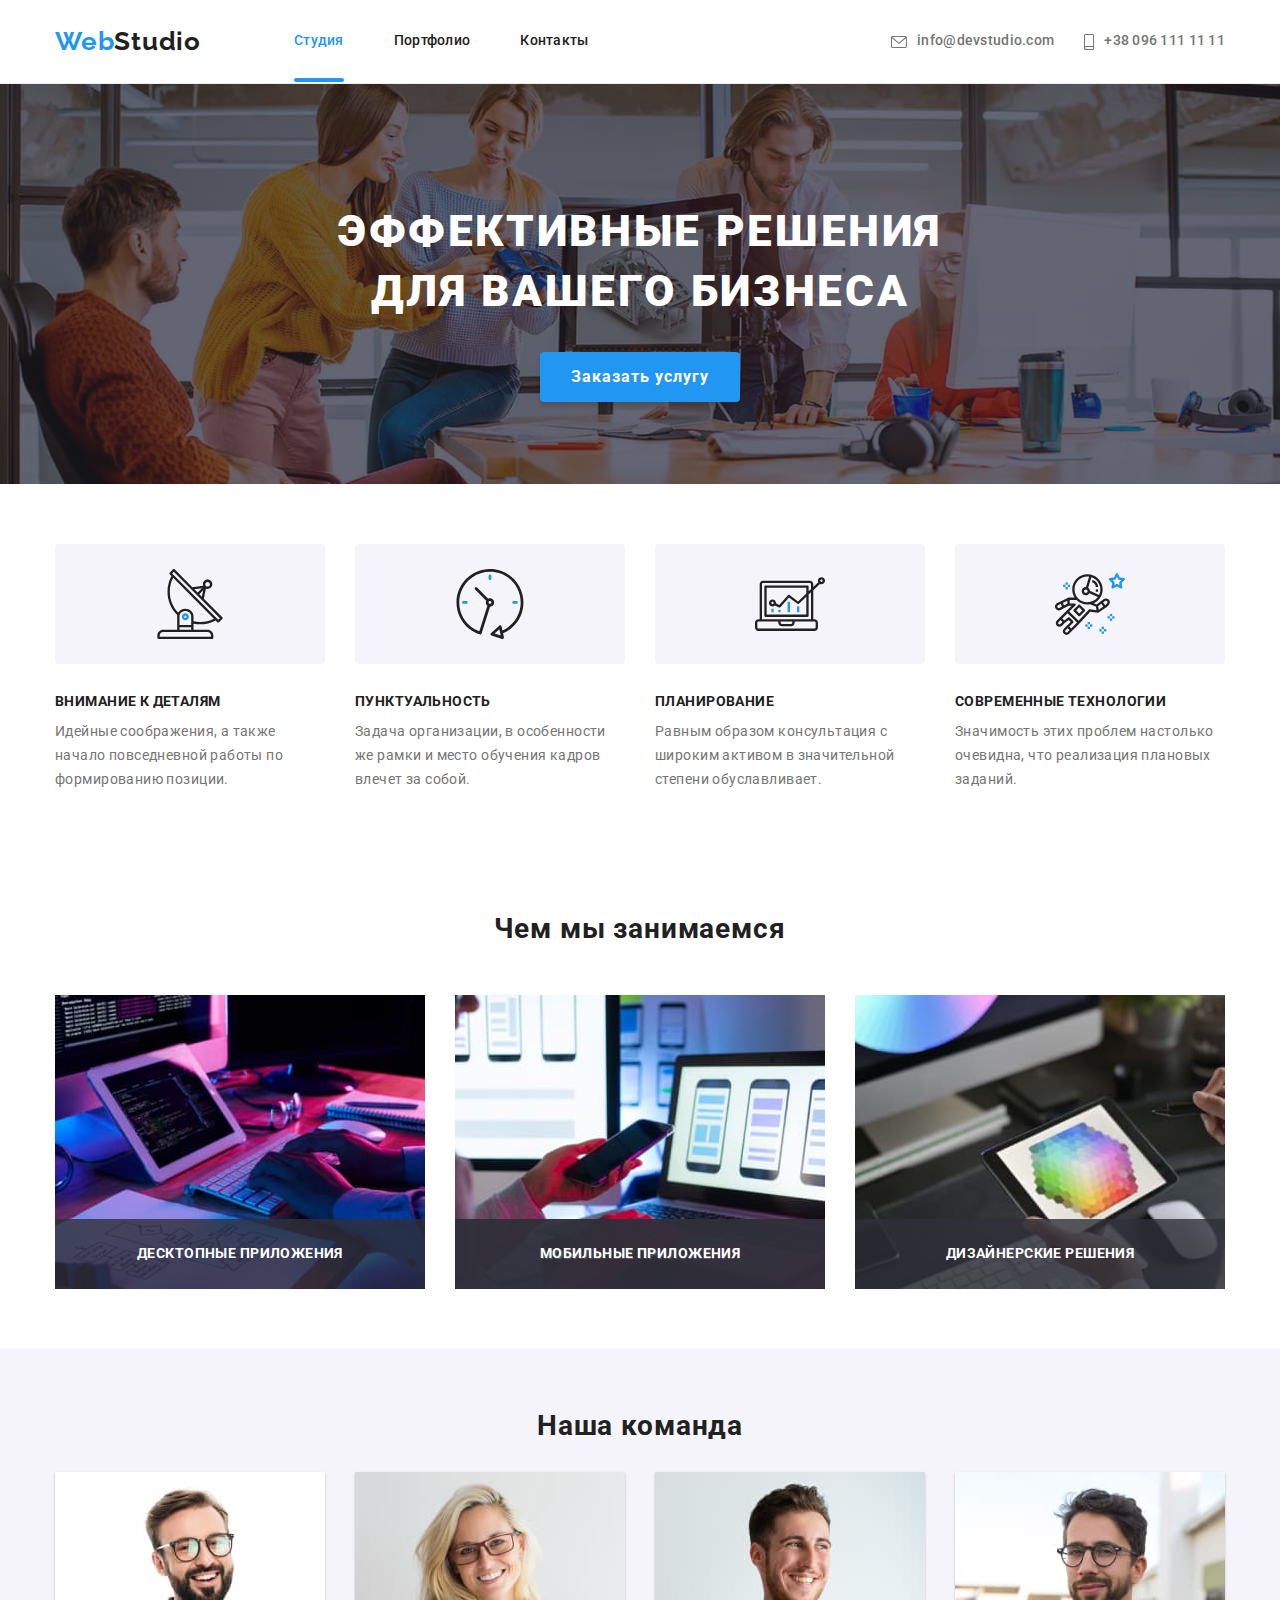
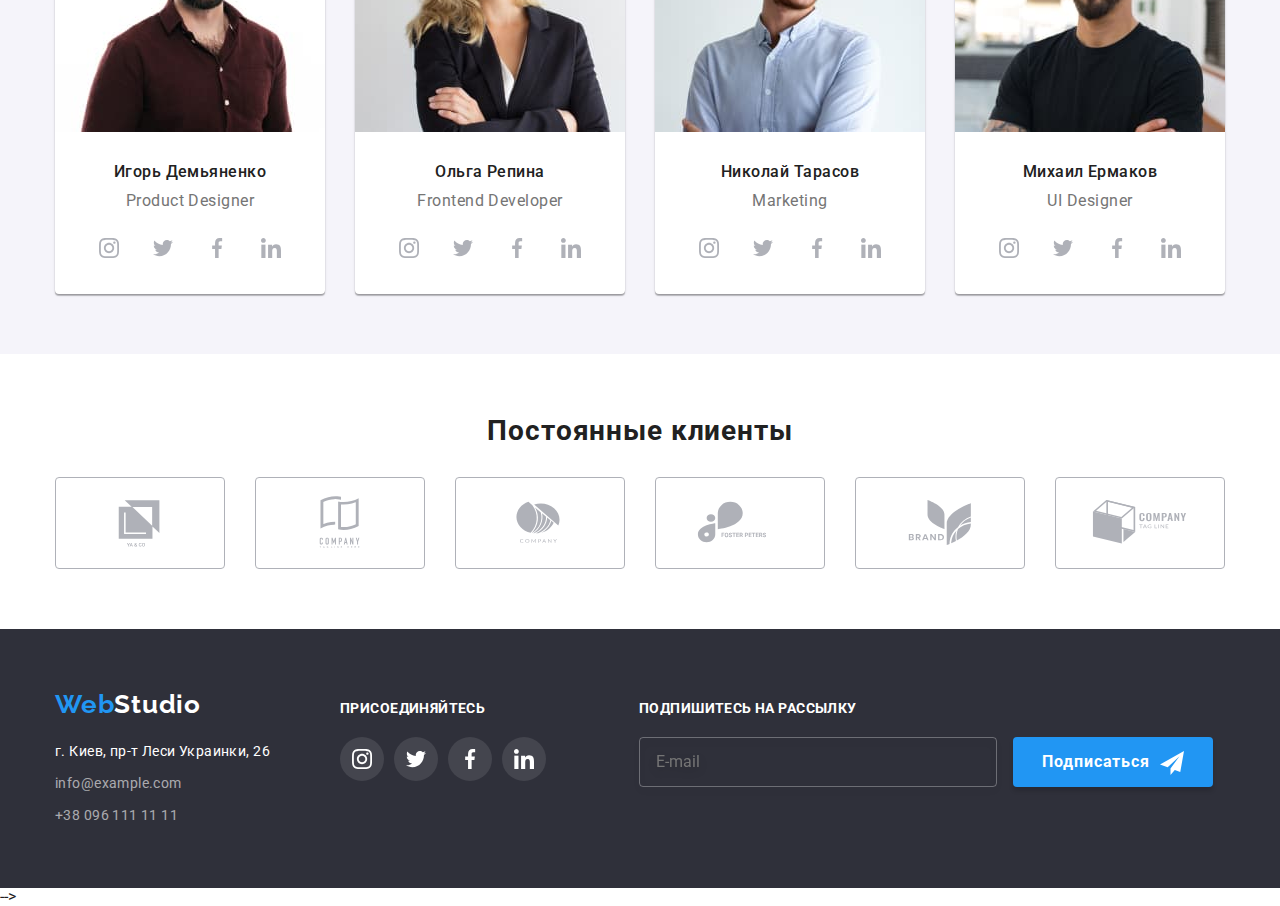
==== index.html @ 26224d2b "Homework-08" ====
<!DOCTYPE html>
<html lang="ru">
  <head>
    <meta charset="UTF-8" />
    <meta http-equiv="X-UA-Compatible" content="IE=edge" />
    <meta name="viewport" content="width=device-width, initial-scale=1.0" />
    <meta name="description" content="Эффективные решения для вашего бизнеса" />
    <title lang="en">WebStudio</title>
    <link rel="stylesheet" href="./css/main.min.css" />
    <link rel="preconnect" href="https://fonts.googleapis.com" />
    <link rel="preconnect" href="https://fonts.gstatic.com" crossorigin />
    <link
      href="https://fonts.googleapis.com/css2?family=Raleway:wght@700&family=Roboto:wght@400;500;700;900&display=swap"
      rel="stylesheet"
    />
  </head>
  <body>
    <header class="header header--line">
      <div class="container container--header">
        <a class="link logo" href="" lang="en"><span class="w-logo">Web</span>Studio</a>
        <button class="btn-menu-open" type="button" data-menu-button-open aria-expanded="false">
          <svg
            class="svg-icon-menu"
            width="40"
            height="40"
            aria-label="Переключатель мобильного меню"
            aria-expanded="false"
            aria-controls="mobile-menu"
          >
            <use class="icon-menu" href="./images/icons.svg#menu"></use>
          </svg>
        </button>
        <div class="sandwich" id="mobile-menu" data-menu>
          <button class="btn-close-menu" data-menu-button-close>
            <svg
              class="svg-icon-menu"
              width="40"
              height="40"
              aria-label="Переключатель мобильного меню"
            >
              <use class="icon-close-menu" href="./images/icons.svg#close-menu"></use>
            </svg>
          </button>
          <nav class="nav">
            <ul class="nav__list">
              <li>
                <a class="link nav__link current" href="./">Студия</a>
              </li>
              <li><a class="link nav__link" href="./portfolio.html">Портфолио</a></li>
              <li><a class="link nav__link" href="">Контакты</a></li>
            </ul>
          </nav>
          <div class="header-contakt">
            <a class="link nav__email" href="mailto:info@devstudio.com">
              <svg width="14" height="10" class="icon-envelope">
                <use href="./images/icons.svg#envelope"></use>
              </svg>info@devstudio.com
            </a>

            <a class="link nav__tel" href="tel:+380961111111">
              <svg width="10" height="14" class="icon-smartphone">
                <use href="./images/icons.svg#smartphone"></use>
              </svg>+38 096 111 11 11
            </a>
          </div>
          <ul class="sandwich-social-list">
            <li class="sandwich__social-link"><a class="link" href="">Instagram</a></li>
            <li class="sandwich__social-link"><a class="link" href="">Twitter</a></li>
            <li class="sandwich__social-link"><a class="link" href="">Facebook</a></li>
            <li class="sandwich__social-link"><a class="link" href="">LinkedIn</a></li>
          </ul>
        </div>
      </div>
    </header>

    <main>
      <section class="section hero">
        <div class="container">
          <h1 class="header-1">ЭФФЕКТИВНЫЕ РЕШЕНИЯ ДЛЯ ВАШЕГО БИЗНЕСА</h1>
          <button data-modal-open class="button button--hero" type="button">Заказать услугу</button>
        </div>
      </section>

      <section class="section skills">
        <div class="container">
          <!-- Hide h2 Наши скилы -->
          <h2 class="visually-hidden">Наши скилы</h2>
          <ul class="skills__list">
            <li>
              <div class="field">
                <svg class="field__icon-skills">
                  <use href="./images/icons.svg#antenna"></use>
                </svg>
              </div>
              <h3 class="skills__header-3">ВНИМАНИЕ К ДЕТАЛЯМ</h3>
              <p class="skills__text">
                Идейные соображения, а также начало повседневной работы по формированию позиции.
              </p>
            </li>
            <li>
              <div class="field">
                <svg class="field__icon-skills">
                  <use href="./images/icons.svg#clock"></use>
                </svg>
              </div>
              <h3 class="skills__header-3">ПУНКТУАЛЬНОСТЬ</h3>
              <p class="skills__text">
                Задача организации, в особенности же рамки и место обучения кадров влечет за собой.
              </p>
            </li>
            <li>
              <div class="field">
                <svg class="field__icon-skills">
                  <use href="./images/icons.svg#diagram"></use>
                </svg>
              </div>
              <h3 class="skills__header-3">ПЛАНИРОВАНИЕ</h3>
              <p class="skills__text">
                Равным образом консультация с широким активом в значительной степени обуславливает.
              </p>
            </li>
            <li>
              <div class="field">
                <svg class="field__icon-skills">
                  <use href="./images/icons.svg#astronaut"></use>
                </svg>
              </div>
              <h3 class="skills__header-3">СОВРЕМЕННЫЕ ТЕХНОЛОГИИ</h3>
              <p class="skills__text">
                Значимость этих проблем настолько очевидна, что реализация плановых заданий.
              </p>
            </li>
          </ul>
        </div>
      </section>

      <section class="section section--we-do">
        <div class="container">
          <h2 class="header-2">Чем мы занимаемся</h2>
          <ul class="we-do">
            <li>
              <div class="works-board">
                <img
                  srcset="./images/image1-d.jpg, ./images/image1-d@2x.jpg 2x"
                  src="./images/image1-d.jpg"
                  alt="Рабочий стол 1"
                  width="370"
                />
                <p class="works-board__label">Десктопные приложения</p>
              </div>
            </li>
            <li>
              <div class="works-board">
                <img
                  srcset="./images/image2-d.jpg, ./images/image2-d@2x.jpg 2x"
                  src="./images/image2-d.jpg"
                  alt="Рабочий стол 2"
                  width="370"
                />
                <p class="works-board__label">Мобильные приложения</p>
              </div>
            </li>
            <li>
              <div class="works-board">
                <img
                  srcset="./images/image3-d.jpg, ./images/image3-d@2x.jpg 2x"
                  src="./images/image3-d.jpg"
                  alt="Рабочий стол 3"
                  width="370"
                />
                <p class="works-board__label">Дизайнерские решения</p>
              </div>
            </li>
          </ul>
        </div>
      </section>

      <section class="section section--command">
        <div class="container">
          <h2 class="header-2">Наша команда</h2>
          <ul class="command">
            <li class="staff">
              <img
                class="staff__photo"
                srcset="
                  ./images/worker1-d.jpg    270w,
                  ./images/worker1-t.jpg    354w,
                  ./images/worker1.jpg      450w,
                  ./images/worker1-d@2x.jpg 540w,
                  ./images/worker1-t@2x.jpg 708w,
                  ./images/worker1@2x.jpg   900w
                "
                sizes="(min-width: 1200px) 270px, (min-width: 768px) 354px, 100vw"
                src="./images/worker1.jpg"
                alt="Photo of worker1"
              />
              <h3 class="staff__name">Игорь Демьяненко</h3>
              <p class="staff__profession">Product Designer</p>
              <ul class="set-social-icons">
                <li class="icon-social-canvas">
                  <a class="link social-link" href="#">
                    <svg class="icon-social">
                      <use href="./images/icons.svg#instagram"></use>
                    </svg>
                  </a>
                </li>
                <li>
                  <a class="link social-link" href="#">
                    <svg class="icon-social">
                      <use href="./images/icons.svg#twitter"></use>
                    </svg>
                  </a>
                </li>
                <li>
                  <a class="link social-link" href="#">
                    <svg class="icon-social">
                      <use href="./images/icons.svg#facebook"></use>
                    </svg>
                  </a>
                </li>
                <li>
                  <a class="link social-link" href="#">
                    <svg class="icon-social">
                      <use href="./images/icons.svg#linkedin"></use>
                    </svg>
                  </a>
                </li>
              </ul>
            </li>
            <li class="staff">
              <img
                class="staff__photo"
                srcset="
                  ./images/worker2-d.jpg    270w,
                  ./images/worker2-t.jpg    354w,
                  ./images/worker2.jpg      450w,
                  ./images/worker2-d@2x.jpg 540w,
                  ./images/worker2-t@2x.jpg 708w,
                  ./images/worker2@2x.jpg   900w
                "
                sizes="(min-width: 1200px) 270px, (min-width: 768px) 354px, 100vw"
                src="./images/worker2.jpg"
                alt="Photo of worker2"
              />
              <h3 class="staff__name">Ольга Репина</h3>
              <p class="staff__profession">Frontend Developer</p>
              <ul class="set-social-icons">
                <li>
                  <a class="link social-link" href="#">
                    <svg class="icon-social">
                      <use href="./images/icons.svg#instagram"></use>
                    </svg>
                  </a>
                </li>
                <li>
                  <a class="link social-link" href="#">
                    <svg class="icon-social">
                      <use href="./images/icons.svg#twitter"></use>
                    </svg>
                  </a>
                </li>
                <li>
                  <a class="link social-link" href="#">
                    <svg class="icon-social">
                      <use href="./images/icons.svg#facebook"></use>
                    </svg>
                  </a>
                </li>
                <li>
                  <a class="link social-link" href="#">
                    <svg class="icon-social">
                      <use href="./images/icons.svg#linkedin"></use>
                    </svg>
                  </a>
                </li>
              </ul>
            </li>
            <li class="staff">
              <img
                class="staff__photo"
                srcset="
                  ./images/worker3-d.jpg    270w,
                  ./images/worker3-t.jpg    354w,
                  ./images/worker3.jpg      450w,
                  ./images/worker3-d@2x.jpg 540w,
                  ./images/worker3-t@2x.jpg 708w,
                  ./images/worker3@2x.jpg   900w
                "
                sizes="(min-width: 1200px) 270px, (min-width: 768px) 354px, 100vw"
                src="./images/worker3.jpg"
                alt="Photo of worker3"
              />
              <h3 class="staff__name">Николай Тарасов</h3>
              <p class="staff__profession">Marketing</p>
              <ul class="set-social-icons">
                <li>
                  <a class="link social-link" href="#">
                    <svg class="icon-social">
                      <use href="./images/icons.svg#instagram"></use>
                    </svg>
                  </a>
                </li>
                <li>
                  <a class="link social-link" href="#">
                    <svg class="icon-social">
                      <use href="./images/icons.svg#twitter"></use>
                    </svg>
                  </a>
                </li>
                <li>
                  <a class="link social-link" href="#">
                    <svg class="icon-social">
                      <use href="./images/icons.svg#facebook"></use>
                    </svg>
                  </a>
                </li>
                <li>
                  <a class="link social-link" href="#">
                    <svg class="icon-social">
                      <use href="./images/icons.svg#linkedin"></use>
                    </svg>
                  </a>
                </li>
              </ul>
            </li>
            <li class="staff">
              <img
                class="staff__photo"
                srcset="
                  ./images/worker4-d.jpg    270w,
                  ./images/worker4-t.jpg    354w,
                  ./images/worker4.jpg      450w,
                  ./images/worker4-d@2x.jpg 540w,
                  ./images/worker4-t@2x.jpg 708w,
                  ./images/worker4@2x.jpg   900w
                "
                sizes="(min-width: 1200px) 270px, (min-width: 768px) 354px, 100vw"
                src="./images/worker4.jpg"
                alt="Photo of worker4"
              />
              <h3 class="staff__name">Михаил Ермаков</h3>
              <p class="staff__profession">UI Designer</p>
              <ul class="set-social-icons">
                <li>
                  <a class="link social-link" href="#">
                    <svg class="icon-social">
                      <use href="./images/icons.svg#instagram"></use>
                    </svg>
                  </a>
                </li>
                <li>
                  <a class="link social-link" href="#">
                    <svg class="icon-social">
                      <use href="./images/icons.svg#twitter"></use>
                    </svg>
                  </a>
                </li>
                <li>
                  <a class="link social-link" href="#">
                    <svg class="icon-social">
                      <use href="./images/icons.svg#facebook"></use>
                    </svg>
                  </a>
                </li>
                <li>
                  <a class="link social-link" href="#">
                    <svg class="icon-social">
                      <use href="./images/icons.svg#linkedin"></use>
                    </svg>
                  </a>
                </li>
              </ul>
            </li>
          </ul>
        </div>
      </section>

      <section class="section">
        <div class="container">
          <h2 class="header-2">Постоянные клиенты</h2>
          <ul class="clients">
            <li class="client">
              <a class="link client__link" href="#">
                <svg class="icon-client">
                  <use href="./images/icons.svg#logo-client-1"></use>
                </svg>
              </a>
            </li>
            <li class="client">
              <a class="link client__link" href="#">
                <svg class="icon-client"><use href="./images/icons.svg#logo-client-2"></use></svg>
              </a>
            </li>
            <li class="client">
              <a class="link client__link" href="#">
                <svg class="icon-client"><use href="./images/icons.svg#logo-client-3"></use></svg>
              </a>
            </li>
            <li class="client">
              <a class="link client__link" href="#">
                <svg class="icon-client"><use href="./images/icons.svg#logo-client-4"></use></svg>
              </a>
            </li>
            <li class="client">
              <a class="link client__link" href="#">
                <svg class="icon-client"><use href="./images/icons.svg#logo-client-5"></use></svg>
              </a>
            </li>
            <li class="client">
              <a class="link client__link" href="#">
                <svg class="icon-client"><use href="./images/icons.svg#logo-client-6"></use></svg>
              </a>
            </li>
          </ul>
        </div>
      </section>
    </main>

    <footer class="footer">
      <div class="container container--footer">
        <div class="footer-info">
          <div class="logo-address">
            <a class="link logo logo--footer" href="" lang="en"
              ><span class="w-logo">Web</span>Studio</a
            >
            <div class="address">
              <address class="addr">г. Киев, пр-т Леси Украинки, 26</address>
              <ul class="">
                <li class="address__contakt">
                  <a class="link contakt" href="mailto:info@example.com">info@example.com</a>
                </li>
                <li class="address__contakt">
                  <a class="link contakt" href="tel:+380961111111">+38 096 111 11 11</a>
                </li>
              </ul>
            </div>
          </div>
          <div class="offer">
            <p class="offer__label">присоединяйтесь</p>
            <ul class="set-social-icons offer__set-social-icons">
              <li>
                <a class="link offer__social-link" href="#">
                  <svg class="icon-social">
                    <use href="./images/icons.svg#instagram"></use>
                  </svg>
                </a>
              </li>
              <li>
                <a class="link offer__social-link" href="#">
                  <svg class="icon-social">
                    <use href="./images/icons.svg#twitter"></use>
                  </svg>
                </a>
              </li>
              <li>
                <a class="link offer__social-link" href="#">
                  <svg class="icon-social">
                    <use href="./images/icons.svg#facebook"></use>
                  </svg>
                </a>
              </li>
              <li>
                <a class="link offer__social-link" href="#">
                  <svg class="icon-social">
                    <use href="./images/icons.svg#linkedin"></use>
                  </svg>
                </a>
              </li>
            </ul>
          </div>
        </div>

        <form class="subscriber" name="subscriber" action="#">
          <label class="subscriber__label" for="subscriber-mail"> Подпишитесь на рассылку</label>
          <input
            class="subscriber__mail"
            type="email"
            name="subscriber-mail"
            id="mail-subscriber"
            placeholder="E-mail"
          />
          <button class="button button__subscriber" type="submit" name="subscriber-button">
            Подписаться<svg class="button--send" width="24" height="24">
              <use href="./images/icons.svg#send"></use>
            </svg>
          </button>
        </form>
      </div>
    </footer>

    <!--  _______________ Modal window ______________   -->
    <div class="backdrop is-hidden" data-modal>
      <div class="modal">
        <form class="form" action="#">
          <h2 class="form__h2">Оставьте свои данные, мы вам перезвоним</h2>
          <label class="form__label-input" for="name">Имя </label>
          <div class="form__input-zone">
            <input class="form__input" type="text" name="name" id="name" />
            <svg class="form__icon">
              <use href="./images/icons.svg#person"></use>
            </svg>
          </div>
          <label class="form__label-input" for="tel">Телефон</label>
          <div class="form__input-zone">
            <input class="form__input" type="tel" name="tel" id="tel" />
            <svg class="form__icon">
              <use href="./images/icons.svg#phone"></use>
            </svg>
          </div>
          <label class="form__label-input" for="email">Почта</label>
          <div class="form__input-zone">
            <input class="form__input" type="email" name="email" id="email" />
            <svg class="form__icon">
              <use href="./images/icons.svg#email"></use>
            </svg>
          </div>
          <label class="form__label-input" for="comment">Комментарий</label>
          <textarea
            class="form__textarea"
            name="comment"
            id="comment"
            placeholder="Введите текст"
          ></textarea>
          <div class="form__checkbox">
            <input
              class="visually-hidden form__input-checkbox"
              type="checkbox"
              name="agreement"
              id="agreement"
            />
            <label class="form__label-checkbox" for="agreement">
              <span>
                <svg class="form__icon-check" width="16" height="15">
                  <use href="./images/icons.svg#icon-check"></use>
                </svg>
              </span>
              <p>Соглашаюсь с рассылкой и принимаю&#160;<a href="">Условия договора</a></p>
            </label>
          </div>
          <button class="button button--modal" type="button" name="send">Отправить</button>
        </form>
        <button type="submit" class="modal__btn-close" data-modal-close>
          <svg class="icon-close">
            <use href="./images/icons.svg#close-modal"></use>
          </svg>
          <span class="visually-hidden">Закрыть</span>
        </button>
      </div>
    </div>
    -->

    <script src="./js/modal.js"></script>
    <script src="./js/menu.js"></script>
  </body>
</html>
---- css/main.min.css ----
/*! modern-normalize v1.1.0 | MIT License | https://github.com/sindresorhus/modern-normalize */*,::before,::after{-webkit-box-sizing:border-box;box-sizing:border-box}html{line-height:1.15;-webkit-text-size-adjust:100%;-moz-tab-size:4;-o-tab-size:4;tab-size:4}body{margin:0;font-family:system-ui,-apple-system,"Segoe UI",Roboto,Helvetica,Arial,sans-serif,"Apple Color Emoji","Segoe UI Emoji"}hr{height:0;color:inherit}abbr[title]{-webkit-text-decoration:underline dotted;text-decoration:underline dotted}b,strong{font-weight:bolder}code,kbd,samp,pre{font-family:ui-monospace, SFMono-Regular, Consolas, 'Liberation Mono', Menlo, monospace;font-size:1em}small{font-size:80%}sub,sup{font-size:75%;line-height:0;position:relative;vertical-align:baseline}sub{bottom:-0.25em}sup{top:-0.5em}table{text-indent:0;border-color:inherit}button,input,optgroup,select,textarea{font-family:inherit;font-size:100%;line-height:1.15;margin:0}button,select{text-transform:none}button,[type='button'],[type='reset'],[type='submit']{-webkit-appearance:button}::-moz-focus-inner{border-style:none;padding:0}:-moz-focusring{outline:1px dotted ButtonText}:-moz-ui-invalid{box-shadow:none}legend{padding:0}progress{vertical-align:baseline}::-webkit-inner-spin-button,::-webkit-outer-spin-button{height:auto}[type='search']{-webkit-appearance:textfield;outline-offset:-2px}::-webkit-search-decoration{-webkit-appearance:none}::-webkit-file-upload-button{-webkit-appearance:button;font:inherit}summary{display:list-item}:root{--accent-color: #2196f3;--main-color: #212121;--main-color2: #757575;--main-color3: #afb1b8;--hero-bg: #c4c4c4;--icon-color: #fff;--icon-color2: AFB1B8;--icon-bg: #ffffff1a;--bg-color: #f5f4fa;--bg-color2: #2f303a;--bg-card-color: #fff;--color-logo: #000000;--footer-color: #fff;--footer-color2: #ffffff99;--btn-text-color: #fff;--btn-text-color2: #212121;--btn-background-color: #f5f4fa;--modal-ovarley: #00000033;--modal-bg-color: #fff;--transition-cub: cubic-bezier(0.4, 0, 0.2, 1);--transition-during: 250ms}body{font-family:'Roboto', sans-serif;color:var(--main-color)}h1,h2,h3,p,ul{padding:0;margin:0}ul{list-style:none}.container{margin:0 auto;padding-left:15px;padding-right:15px;max-width:480px}.section{padding-top:60px;padding-bottom:60px}.visually-hidden{position:absolute;width:1px;height:1px;margin:-1px;border:0;padding:0;white-space:nowrap;-webkit-clip-path:inset(100%);clip-path:inset(100%);clip:rect(0 0 0 0);overflow:hidden}.link{display:block;text-decoration:none;color:var(--main-color);font-weight:500;font-size:14px;line-height:1.14;letter-spacing:.02em;cursor:pointer;-webkit-transition-property:color;transition-property:color;-webkit-transition-duration:var(--transition-during);transition-duration:var(--transition-during);-webkit-transition-timing-function:var(--transition-cub);transition-timing-function:var(--transition-cub)}.link:hover,.link:focus{color:var(--accent-color)}@media screen and (min-width: 768px){.container{max-width:initial;width:768px}}@media screen and (min-width: 1200px){.container{max-width:initial;width:1200px}}.logo{font-family:Raleway;font-style:normal;font-weight:700;font-size:24px;line-height:1.19;letter-spacing:.03em;color:var(--main-color)}@media screen and (min-width: 1200px){.logo{font-family:Raleway;font-style:normal;font-weight:700;font-size:26px;line-height:1.19;letter-spacing:.03em}}.button{font-family:inherit;font-style:normal;font-weight:700;font-size:16px;line-height:1.86;letter-spacing:.06em;text-align:center;width:200px;height:50px;padding:0;color:var(--btn-text-color);background-color:var(--accent-color);-webkit-box-shadow:0px 4px 4px rgba(0,0,0,0.15);box-shadow:0px 4px 4px rgba(0,0,0,0.15);border:none;border-radius:4px;-webkit-transition-property:background-color;transition-property:background-color;-webkit-transition-duration:var(--transition-during);transition-duration:var(--transition-during);-webkit-transition-timing-function:var(--transition-cub);transition-timing-function:var(--transition-cub)}@media screen and (min-width: 1200px){.button:hover,.button:focus,.button:active{background-color:#188ce8}}.set-social-icons{display:-webkit-box;display:-ms-flexbox;display:flex;-webkit-box-pack:center;-ms-flex-pack:center;justify-content:center;margin:0 auto}.set-social-icons>:not(:last-child){margin-right:10px}.icon-social{width:20px;height:20px;fill:currentColor}.social-link{display:-webkit-box;display:-ms-flexbox;display:flex;-webkit-box-pack:center;-ms-flex-pack:center;justify-content:center;-webkit-box-align:center;-ms-flex-align:center;align-items:center;width:44px;height:44px;border-radius:50%;color:var(--main-color3)}.social-link{background-color:var(--icon-bg);-webkit-transition-property:background-color;transition-property:background-color;-webkit-transition-duration:var(--transition-during);transition-duration:var(--transition-during);-webkit-transition-timing-function:var(--transition-cub);transition-timing-function:var(--transition-cub)}.social-link:hover,.social-link:focus{color:var(--icon-color);background-color:var(--accent-color)}.header{position:relative;margin:0 auto;padding-top:16px;padding-bottom:16px;max-width:480px}.header--line{border-bottom:1px solid #ececec}.w-logo{color:var(--accent-color)}.svg-icon-menu{fill:var(--main-color)}.btn-menu-open{position:absolute;right:15px;top:10px;display:-webkit-box;display:-ms-flexbox;display:flex;border:none;padding:0;background-color:transparent}@media screen and (min-width: 768px){.container--header{display:-webkit-box;display:-ms-flexbox;display:flex;-webkit-box-align:center;-ms-flex-align:center;align-items:center;position:relative;width:768px}.header{max-width:initial;padding-top:26px;padding-bottom:26px}.btn-menu-open{display:none}}@media screen and (min-width: 1200px){.container--header{width:1200px}}.sandwich{display:none;padding:40px calc(50vw - 200px);position:fixed;-webkit-box-orient:vertical;-webkit-box-direction:normal;-ms-flex-direction:column;flex-direction:column;left:0;top:0;z-index:100;width:100vw;height:100vh;opacity:0;visibility:hidden;background-color:var(--modal-bg-color)}.sandwich.is-open{display:-webkit-box;display:-ms-flexbox;display:flex;opacity:1;visibility:visible}.nav__list>:not(:last-child){margin-bottom:32px}.nav__link{font-family:Roboto;font-style:normal;font-weight:500;font-size:40px;line-height:1.17;letter-spacing:.02em;color:var(--main-color)}.btn-close-menu{display:block;position:fixed;top:10px;right:initial;left:calc(50vw + 185px);border:none;padding:0;z-index:101;background-color:transparent}.btn-close-menu:hover .svg-icon-menu,.btn-close-menu:focus .svg-icon-menu,.btn-close-menu:active .svg-icon-menu{fill:var(--accent-color)}.header-contakt{display:-webkit-box;display:-ms-flexbox;display:flex;-webkit-box-orient:vertical;-webkit-box-direction:reverse;-ms-flex-direction:column-reverse;flex-direction:column-reverse;margin-top:auto}.nav__tel{font-family:Roboto;font-style:normal;font-weight:500;font-size:34px;line-height:1.17;letter-spacing:.02em;color:var(--accent-color)}.nav__email{font-family:Roboto;font-style:normal;font-weight:500;font-size:24px;line-height:1.17;letter-spacing:.02em;color:var(--main-color2);margin-top:32px}.icon-envelope,.icon-smartphone{display:none}.sandwich-social-list{display:-webkit-box;display:-ms-flexbox;display:flex;-webkit-box-pack:center;-ms-flex-pack:center;justify-content:center}.sandwich__social-link{display:-webkit-box;display:-ms-flexbox;display:flex;-ms-flex-line-pack:center;align-content:center;margin-top:64px}.sandwich__social-link>:nth-child(n+1){font-family:Roboto;font-style:normal;font-weight:500;font-size:18px;line-height:1.12;letter-spacing:.02em;color:var(--accent-color)}.sandwich__social-link:not(:last-child)::after{content:'';height:22px;width:0;border-left:1px solid rgba(33,33,33,0.2);margin-left:10px;margin-right:10px}@media screen and (max-width: 480px){.sandwich{padding:40px 48px}.btn-close-menu{left:initial;right:15px}}@media screen and (min-width: 768px){.sandwich{position:initial;opacity:1;visibility:visible;display:-webkit-box;display:-ms-flexbox;display:flex;-webkit-box-orient:horizontal;-webkit-box-direction:normal;-ms-flex-direction:row;flex-direction:row;-webkit-box-align:center;-ms-flex-align:center;align-items:center;width:initial;height:initial;padding:initial;margin-left:88px;-webkit-box-flex:1;-ms-flex-positive:1;flex-grow:1}.btn-close-menu{display:none}.nav__list{display:-webkit-box;display:-ms-flexbox;display:flex;-webkit-box-align:center;-ms-flex-align:center;align-items:center}.nav__list>:not(:last-child){margin-bottom:initial;margin-right:50px}.nav__list>:nth-child(n+1){position:relative}.nav__link{font-family:Roboto;font-style:normal;font-weight:500;font-size:14px;line-height:1.14;letter-spacing:.02em;color:var(--main-color)}.sandwich-social-list{display:none}.header-contakt{position:absolute;display:-webkit-box;display:-ms-flexbox;display:flex;-webkit-box-orient:vertical;-webkit-box-direction:normal;-ms-flex-direction:column;flex-direction:column;top:-5px;right:15px}.nav__email,.nav__tel{font-family:Roboto;font-style:normal;font-weight:500;font-size:12px;line-height:1.16;letter-spacing:.02em;color:var(--main-color2);margin:initial}.nav__email{margin-bottom:10px}.icon-envelope,.icon-smartphone{vertical-align:middle;display:initial;margin-right:8px;fill:currentColor}.current::after{content:'';position:absolute;bottom:-33px;left:0;width:100%;height:4px;border-radius:2px;background-color:var(--accent-color)}}@media screen and (min-width: 1200px){.sandwich{position:initial;opacity:1;visibility:visible;display:-webkit-box;display:-ms-flexbox;display:flex;-webkit-box-orient:horizontal;-webkit-box-direction:normal;-ms-flex-direction:row;flex-direction:row;-webkit-box-align:center;-ms-flex-align:center;align-items:center;width:initial;height:initial;padding:initial;margin-left:93px;-webkit-box-flex:1;-ms-flex-positive:1;flex-grow:1}.header-contakt{position:initial;display:-webkit-box;display:-ms-flexbox;display:flex;-webkit-box-orient:horizontal;-webkit-box-direction:normal;-ms-flex-direction:row;flex-direction:row;-webkit-box-align:center;-ms-flex-align:center;align-items:center;margin-left:auto}.nav__email,.nav__tel{display:block;font-family:Roboto;font-style:normal;font-weight:500;font-size:14px;line-height:1.14;letter-spacing:.02em}.nav__email{margin-right:30px;margin-bottom:0}.icon-smartphone{width:10px;height:16px;margin-right:10px}.icon-envelope{width:16px;height:12px;margin-right:10px}}.current{color:var(--accent-color)}.backdrop{position:fixed;top:0;left:0;width:100%;height:100%;z-index:199;background-color:var(--modal-ovarley)}.backdrop.is-hidden{visibility:hidden;pointer-events:none}.backdrop.is-hidden .modal{opacity:0;visibility:hidden;-webkit-transform:translate(-50%, -50%) rotateX(90deg);transform:translate(-50%, -50%) rotateX(90deg);-webkit-transition-property:opacity, visibility, -webkit-transform;transition-property:opacity, visibility, -webkit-transform;transition-property:transform, opacity, visibility;transition-property:transform, opacity, visibility, -webkit-transform;-webkit-transition-duration:var(--transition-during);transition-duration:var(--transition-during);-webkit-transition-timing-function:var(--transition-cub);transition-timing-function:var(--transition-cub)}.modal{position:relative;top:50%;left:50%;z-index:200;max-width:450px;height:auto;padding:40px;background:var(--modal-bg-color);-webkit-box-shadow:0px 1px 3px rgba(0,0,0,0.12),0px 1px 1px rgba(0,0,0,0.14),0px 2px 1px rgba(0,0,0,0.2);box-shadow:0px 1px 3px rgba(0,0,0,0.12),0px 1px 1px rgba(0,0,0,0.14),0px 2px 1px rgba(0,0,0,0.2);border-radius:4px;opacity:1;visibility:visible;-webkit-transform:translate(-50%, -50%) rotateX(0deg);transform:translate(-50%, -50%) rotateX(0deg);-webkit-transition-property:opacity, -webkit-transform;transition-property:opacity, -webkit-transform;transition-property:transform, opacity;transition-property:transform, opacity, -webkit-transform;-webkit-transition-duration:var(--transition-during);transition-duration:var(--transition-during);-webkit-transition-timing-function:var(--transition-cub);transition-timing-function:var(--transition-cub)}.modal__btn-close{position:absolute;display:-webkit-box;display:-ms-flexbox;display:flex;-webkit-box-align:center;-ms-flex-align:center;align-items:center;-webkit-box-pack:center;-ms-flex-pack:center;justify-content:center;width:30px;height:30px;padding:0;top:8px;right:8px;-webkit-box-sizing:border-box;box-sizing:border-box;background:var(--modal-bg-color);border:1px solid rgba(0,0,0,0.1);border-radius:50%;cursor:pointer;-webkit-transition-property:fill;transition-property:fill;-webkit-transition-duration:var(--transition-during);transition-duration:var(--transition-during);-webkit-transition-timing-function:var(--transition-cub);transition-timing-function:var(--transition-cub)}.modal__btn-close:focus .icon-close,.modal__btn-close:hover .icon-close,.modal__btn-close:active .icon-close{fill:var(--accent-color)}.icon-close{width:18px;height:18px}.form{display:block}.form__h2{font-family:Roboto;font-style:normal;font-weight:700;font-size:20px;line-height:1.5;letter-spacing:.03em;text-align:center;color:var(--btn-text-color2);margin-bottom:12px}.form__label-input{display:block;font-family:Roboto;font-style:normal;font-weight:400;font-size:12px;line-height:1.16;letter-spacing:.01em;color:var(--main-color2);margin-bottom:4px}.form__input-zone{position:relative;color:var(--main-color);margin-bottom:10px}.form__input{width:100%;height:40px;padding-left:42px;border:1px solid rgba(33,33,33,0.2);-webkit-box-sizing:border-box;box-sizing:border-box;border-radius:4px;background-color:transparent;font-family:Roboto;font-style:normal;font-weight:400;font-size:12px;line-height:1.16;letter-spacing:.01em;color:rgba(117,117,117,0.5);-webkit-transition-property:border-color;transition-property:border-color;-webkit-transition-duration:var(--transition-during);transition-duration:var(--transition-during);-webkit-transition-timing-function:var(--transition-cub);transition-timing-function:var(--transition-cub)}.form__icon{position:absolute;width:18px;height:18px;top:50%;left:12px;-webkit-transform:translateY(-50%);transform:translateY(-50%);fill:currentColor;-webkit-transition-property:fill;transition-property:fill;-webkit-transition-duration:var(--transition-during);transition-duration:var(--transition-during);-webkit-transition-timing-function:var(--transition-cub);transition-timing-function:var(--transition-cub)}.form__input:hover,.form__input:focus,.form__textarea:hover,.form__textarea:focus{border-color:var(--accent-color);outline:none;cursor:pointer}.form__input:hover+.form__icon,.form__input:focus+.form__icon{fill:var(--accent-color)}.form__textarea{width:100%;height:120px;padding:12px 16px;margin-bottom:20px;border:1px solid rgba(33,33,33,0.2);-webkit-box-sizing:border-box;box-sizing:border-box;border-radius:4px;resize:none;font-family:Roboto;font-style:normal;font-weight:400;font-size:12px;line-height:1.16;letter-spacing:.01em;color:rgba(117,117,117,0.5);-webkit-transition-property:border-color;transition-property:border-color;-webkit-transition-duration:var(--transition-during);transition-duration:var(--transition-during);-webkit-transition-timing-function:var(--transition-cub);transition-timing-function:var(--transition-cub)}.form__checkbox{margin-bottom:30px;text-align:center}.form__label-checkbox{display:-webkit-box;display:-ms-flexbox;display:flex;-webkit-box-align:center;-ms-flex-align:center;align-items:center;font-family:Roboto;font-style:normal;font-weight:400;font-size:12px;line-height:1.17;letter-spacing:.03em;margin-bottom:30px;color:var(--main-color2)}.form__label-checkbox a{color:var(--accent-color)}.form__label-checkbox span{display:-webkit-box;display:-ms-flexbox;display:flex;-webkit-box-align:center;-ms-flex-align:center;align-items:center;width:16px;height:15px;margin-right:7px;border:2px solid var(--btn-text-color2);border-radius:2px}.form__icon-check{fill:transparent;-webkit-transition-property:fill;transition-property:fill;-webkit-transition-duration:var(--transition-during);transition-duration:var(--transition-during);-webkit-transition-timing-function:var(--transition-cub);transition-timing-function:var(--transition-cub)}.form__input-checkbox:checked+.form__label-checkbox span{background-color:var(--accent-color);border:none}.form__input-checkbox:checked+.form__label-checkbox .form__icon-check{fill:#fff}.form__input-checkbox:focus+.form__label-checkbox span{outline:2px solid var(--accent-color)}.button--modal{display:block;margin-right:auto;margin-left:auto;cursor:pointer}.button--modal:hover,.button--modal:focus{background-color:#188ce8}@media screen and (max-height: 615px){.modal{height:calc(100vh - 10px);overflow-y:scroll}}.hero{height:400px;background-color:var(--hero-bg);background-image:-webkit-gradient(linear, left top, left bottom, from(rgba(47,48,58,0.4)), to(rgba(47,48,58,0.4))),url(../images/hero-bg.jpg);background-image:linear-gradient(rgba(47,48,58,0.4), rgba(47,48,58,0.4)),url(../images/hero-bg.jpg);background-size:480px;background-repeat:no-repeat;background-position:center;padding-top:118px;padding-bottom:118px;text-align:center}@media (min-device-pixel-ratio: 2), (-webkit-min-device-pixel-ratio: 2), (min-resolution: 192dpi), (min-resolution: 2dppx){.hero{background-image:-webkit-gradient(linear, left top, left bottom, from(rgba(47,48,58,0.4)), to(rgba(47,48,58,0.4))),url(../images/hero-bg@2x.jpg);background-image:linear-gradient(rgba(47,48,58,0.4), rgba(47,48,58,0.4)),url(../images/hero-bg@2x.jpg)}}.header-1{font-family:Roboto;font-style:normal;font-weight:900;font-size:26px;line-height:1.61;letter-spacing:.06em;color:var(--footer-color);margin:0 auto 30px;text-transform:uppercase;max-width:360px}.button--hero:hover,.button--hero:focus{background-color:#188ce8}@media screen and (min-width: 768px){.hero{background-image:-webkit-gradient(linear, left top, left bottom, from(rgba(47,48,58,0.4)), to(rgba(47,48,58,0.4))),url(../images/hero-bg-t.jpg);background-image:linear-gradient(rgba(47,48,58,0.4), rgba(47,48,58,0.4)),url(../images/hero-bg-t.jpg);background-size:cover}}@media screen and (min-width: 768px) and (min-device-pixel-ratio: 2), screen and (min-width: 768px) and (-webkit-min-device-pixel-ratio: 2), screen and (min-width: 768px) and (min-resolution: 192dpi), screen and (min-width: 768px) and (min-resolution: 2dppx){.hero{background-image:-webkit-gradient(linear, left top, left bottom, from(rgba(47,48,58,0.4)), to(rgba(47,48,58,0.4))),url(../images/hero-bg-t@2x.jpg);background-image:linear-gradient(rgba(47,48,58,0.4), rgba(47,48,58,0.4)),url(../images/hero-bg-t@2x.jpg)}}@media screen and (min-width: 1200px){.hero{background-image:-webkit-gradient(linear, left top, left bottom, from(rgba(47,48,58,0.4)), to(rgba(47,48,58,0.4))),url(../images/hero-bg-d.jpg);background-image:linear-gradient(rgba(47,48,58,0.4), rgba(47,48,58,0.4)),url(../images/hero-bg-d.jpg);background-size:cover}}@media screen and (min-width: 1200px) and (min-device-pixel-ratio: 2), screen and (min-width: 1200px) and (-webkit-min-device-pixel-ratio: 2), screen and (min-width: 1200px) and (min-resolution: 192dpi), screen and (min-width: 1200px) and (min-resolution: 2dppx){.hero{background-image:-webkit-gradient(linear, left top, left bottom, from(rgba(47,48,58,0.4)), to(rgba(47,48,58,0.4))),url(../images/hero-bg-d@2x.jpg);background-image:linear-gradient(rgba(47,48,58,0.4), rgba(47,48,58,0.4)),url(../images/hero-bg-d@2x.jpg)}}@media screen and (min-width: 1200px){.header-1{font-family:Roboto;font-style:normal;font-weight:900;font-size:44px;line-height:1.36;letter-spacing:.06em;max-width:700px}}.skills__list>:not(:last-child){margin-bottom:30px}.field{display:-webkit-box;display:-ms-flexbox;display:flex;-webkit-box-pack:center;-ms-flex-pack:center;justify-content:center;-webkit-box-align:center;-ms-flex-align:center;align-items:center;height:120px;background-color:var(--bg-color);border-radius:4px}.field__icon-skills{width:70px;height:70px}.skills__header-3{font-family:Roboto;font-style:normal;font-weight:700;font-size:14px;line-height:1.14;letter-spacing:.03em;text-transform:uppercase;text-align:center;margin-top:30px;color:var(--main-color)}.skills__text{font-family:Roboto;font-style:normal;font-weight:400;font-size:14px;line-height:1.71;letter-spacing:.03em;color:var(--main-color2);margin-top:10px}@media screen and (min-width: 768px){.skills__list{display:-webkit-box;display:-ms-flexbox;display:flex;-ms-flex-wrap:wrap;flex-wrap:wrap}.skills__list>:nth-child(n+1){-ms-flex-preferred-size:calc((100% + 30px) / 2 - 30px);flex-basis:calc((100% + 30px) / 2 - 30px);margin:30px 30px 0 0}.skills__list>:nth-child(-n+2){margin-top:0}.skills__list>:nth-child(2n){margin-right:0}.skills__header-3{text-align:start}}@media screen and (min-width: 1200px){.skills__list>:nth-child(n+1){-ms-flex-preferred-size:calc((100% + 30px) / 4 - 30px);flex-basis:calc((100% + 30px) / 4 - 30px);margin:30px 30px 0 0}.skills__list>:nth-child(-n+4){margin-top:0}.skills__list>:nth-child(4n){margin-right:0}}.section--we-do{display:none}@media screen and (min-width: 1200px){.section--we-do{display:block}.header-2{font-family:Roboto;font-style:normal;font-weight:700;font-size:36px;line-height:1.16;letter-spacing:.03em;text-align:center}.we-do{display:-webkit-box;display:-ms-flexbox;display:flex;-webkit-box-pack:center;-ms-flex-pack:center;justify-content:center;margin-top:50px}.we-do>:not(:last-child){margin-right:30px}.works-board{position:relative}.works-board>:nth-child(n+1){display:block}.works-board__label{position:absolute;bottom:0;padding-top:27px;font-family:Roboto;font-style:normal;font-weight:700;font-size:14px;line-height:1.14;letter-spacing:.03em;text-align:center;text-transform:uppercase;color:var(--btn-text-color);background-color:rgba(47,48,58,0.8);height:70px;width:100%}}.section--command{background:var(--bg-color)}.header-2{font-family:Roboto;font-style:normal;font-weight:700;font-size:28px;line-height:1.18;letter-spacing:.03em;margin-bottom:30px;text-align:center}.command>:not(:last-child){margin-bottom:30px}.command>:nth-child(n+1){padding-bottom:24px;background-color:var(--bg-card-color);-webkit-box-shadow:0px 1px 3px rgba(0,0,0,0.12),0px 1px 1px rgba(0,0,0,0.14),0px 2px 1px rgba(0,0,0,0.2);box-shadow:0px 1px 3px rgba(0,0,0,0.12),0px 1px 1px rgba(0,0,0,0.14),0px 2px 1px rgba(0,0,0,0.2);border-radius:0px 0px 4px 4px}.staff__photo{display:block;max-width:100%;height:auto;overflow:hidden;margin-bottom:30px}.staff__name{font-family:Roboto;font-style:normal;font-weight:500;font-size:16px;line-height:1.19;letter-spacing:.03em;color:var(--main-color);text-align:center;margin-bottom:10px}.staff__profession{font-family:Roboto;font-style:normal;font-weight:400;font-size:16px;line-height:1.19;letter-spacing:.03em;color:var(--main-color2);text-align:center;margin-bottom:16px}@media screen and (min-width: 768px){.command{display:-webkit-box;display:-ms-flexbox;display:flex;-ms-flex-wrap:wrap;flex-wrap:wrap}.command>:nth-child(n+1){-ms-flex-preferred-size:calc((100% + 30px) / 2 - 30px);flex-basis:calc((100% + 30px) / 2 - 30px);margin:30px 30px 0 0}.command>:nth-child(-n+2){margin-top:0}.command>:nth-child(2n){margin-right:0}}@media screen and (min-width: 1200px){.command{display:-webkit-box;display:-ms-flexbox;display:flex;-ms-flex-wrap:wrap;flex-wrap:wrap}.command>:nth-child(n+1){-ms-flex-preferred-size:calc((100% + 30px) / 4 - 30px);flex-basis:calc((100% + 30px) / 4 - 30px);margin:30px 30px 0 0}.command>:nth-child(-n+4){margin-top:0}.command>:nth-child(4n){margin-right:0}}.clients{display:-webkit-box;display:-ms-flexbox;display:flex;-ms-flex-wrap:wrap;flex-wrap:wrap;margin-top:30px}.client{display:block;-ms-flex-preferred-size:calc((100% + 30px) / 2 - 30px);flex-basis:calc((100% + 30px) / 2 - 30px);margin-top:30px;margin-right:30px;cursor:pointer}.client:nth-child(2n+2){margin-right:0}.client:nth-child(-n+2){margin-top:0}.icon-client{width:106px;height:60px;fill:currentColor}.client__link{display:-webkit-box;display:-ms-flexbox;display:flex;-webkit-box-pack:center;-ms-flex-pack:center;justify-content:center;-webkit-box-align:center;-ms-flex-align:center;align-items:center;border:1px solid var(--main-color3);border-radius:4px;height:92px;color:var(--main-color3);outline:none;-webkit-transition-property:border-color, color;transition-property:border-color, color;-webkit-transition-duration:var(--transition-during),var(--transition-during);transition-duration:var(--transition-during),var(--transition-during);-webkit-transition-timing-function:var(--transition-cub),var(--transition-cub);transition-timing-function:var(--transition-cub),var(--transition-cub)}.client__link:hover,.client__link:active,.client__link:focus{border-color:var(--accent-color)}@media screen and (min-width: 768px){.clients>:nth-child(n){-ms-flex-preferred-size:calc((100% + 30px) / 3 - 30px);flex-basis:calc((100% + 30px) / 3 - 30px);margin:30px 30px 0 0}.clients>:nth-child(-n+3){margin-top:0}.clients>:nth-child(3n){margin-right:0}}@media screen and (min-width: 1200px){.clients>:nth-child(n){-ms-flex-preferred-size:calc((100% + 30px) / 6 - 30px);flex-basis:calc((100% + 30px) / 6 - 30px);margin:30px 30px 0 0}.clients>:nth-child(-n+6){margin-top:0}.clients>:nth-child(6n){margin-right:0}}.footer{padding-top:60px;padding-bottom:60px;background-color:var(--bg-color2)}.container--footer{text-align:center}@media screen and (min-width: 768px){.container--footer{text-align:initial}}.logo--footer{color:var(--footer-color)}.address{margin-top:20px;margin-left:auto;margin-right:auto}.addr{font-family:Roboto;font-style:normal;font-weight:400;font-size:14px;line-height:1.71;letter-spacing:.03em;color:var(--footer-color)}.contakt{font-family:Roboto;font-style:normal;font-weight:400;font-size:14px;line-height:1.71;letter-spacing:.03em;color:var(--footer-color2);margin-top:8px}.offer{margin:60px auto 0;text-align:center}.offer__label{font-family:Roboto;font-style:normal;font-weight:700;font-size:14px;line-height:1.14;letter-spacing:.03em;text-transform:uppercase;color:var(--footer-color)}.offer__set-social-icons{margin-top:20px}.offer__social-link{display:-webkit-box;display:-ms-flexbox;display:flex;-webkit-box-pack:center;-ms-flex-pack:center;justify-content:center;-webkit-box-align:center;-ms-flex-align:center;align-items:center;width:44px;height:44px;border-radius:50%;background-color:var(--icon-bg);color:var(--footer-color)}.subscriber{max-width:100%;margin-top:60px;text-align:center}.subscriber__label{display:block;font-family:Roboto;font-style:normal;font-weight:700;font-size:14px;line-height:1.14;letter-spacing:.03em;text-transform:uppercase;color:var(--footer-color)}.subscriber__mail{display:block;margin-top:20px;width:100%;height:50px;background-color:transparent;color:var(--footer-color2);border:1px solid rgba(255,255,255,0.3);-webkit-box-sizing:border-box;box-sizing:border-box;-webkit-filter:drop-shadow(0px 4px 4px rgba(0,0,0,0.15));filter:drop-shadow(0px 4px 4px rgba(0,0,0,0.15));border-radius:4px;padding-left:16px}.button__subscriber{margin-top:20px}.button--send{margin-left:10px;vertical-align:middle}@media screen and (min-width: 768px){.footer-info{margin-left:61px;display:-webkit-box;display:-ms-flexbox;display:flex;-webkit-box-pack:start;-ms-flex-pack:start;justify-content:start;-webkit-box-align:start;-ms-flex-align:start;align-items:start}.logo-address{text-align:center}.logo--footer{margin:initial;margin-bottom:20px}.address{margin:initial}.offer{margin:5px auto 20px;text-align:start}.subscriber__mail{width:450px;margin-left:auto;margin-right:auto}}@media screen and (min-width: 1200px){.footer-info{margin-left:0}.logo-address{text-align:left}.offer{margin:12px 0 0 70px}.container--footer{display:-webkit-box;display:-ms-flexbox;display:flex}.subscriber{margin-top:12px;margin-left:93px;text-align:left}.subscriber__mail{display:initial;width:358px;margin-right:12px}.offer__social-link{background-color:var(--icon-bg);-webkit-transition-property:background-color;transition-property:background-color;-webkit-transition-duration:var(--transition-during);transition-duration:var(--transition-during);-webkit-transition-timing-function:var(--transition-cub);transition-timing-function:var(--transition-cub)}.offer__social-link:hover,.offer__social-link:focus{background-color:var(--accent-color)}.offer__social-link:hover .icon-social,.offer__social-link:focus .icon-social{fill:var(--footer-color)}}.btn-container{display:-webkit-box;display:-ms-flexbox;display:flex;-ms-flex-wrap:wrap;flex-wrap:wrap;-webkit-box-pack:start;-ms-flex-pack:start;justify-content:flex-start}.btn-container>:not(:last-child){margin-right:8px}.btn{font-family:Roboto;font-style:normal;font-weight:500;font-size:16px;line-height:1.62;letter-spacing:.03em;text-align:center;color:var(--btn-text-color2);background-color:var(--btn-background-color);border:transparent;padding:6px 22px;border-radius:4px;margin-bottom:15px;-webkit-transition-property:color, background-color, -webkit-box-shadow;transition-property:color, background-color, -webkit-box-shadow;transition-property:color, background-color, box-shadow;transition-property:color, background-color, box-shadow, -webkit-box-shadow;-webkit-transition-duration:var(--transition-during);transition-duration:var(--transition-during);-webkit-transition-timing-function:var(--transition-cub);transition-timing-function:var(--transition-cub)}.btn:hover,.btn :active,.btn :focus{color:var(--btn-text-color);background-color:var(--accent-color);-webkit-box-shadow:0px 3px 1px rgba(0,0,0,0.1),0px 1px 2px rgba(0,0,0,0.08),0px 2px 2px rgba(0,0,0,0.12);box-shadow:0px 3px 1px rgba(0,0,0,0.1),0px 1px 2px rgba(0,0,0,0.08),0px 2px 2px rgba(0,0,0,0.12)}.card__label{padding:20px 24px;border:1px solid #eeeeee;border-top:none}.card__caption{font-family:Roboto;font-style:normal;font-weight:700;font-size:18px;line-height:2;letter-spacing:.06em;color:var(--main-color);margin-bottom:4px}.card__comment{font-family:Roboto;font-style:normal;font-weight:400;font-size:16px;line-height:1.87;letter-spacing:.03em;color:var(--main-color2)}.card-set{display:block;margin-top:25px}.card{max-width:450px}.card:not(:last-child){margin-bottom:30px}.card:hover .card__img-overlay{-webkit-transform:translateY(0);transform:translateY(0)}@media screen and (min-width: 768px){.btn{margin-bottom:0}.card-set{display:-webkit-box;display:-ms-flexbox;display:flex;-ms-flex-wrap:wrap;flex-wrap:wrap;margin-top:30px}.card{max-width:initial;display:-webkit-box;display:-ms-flexbox;display:flex}.card:nth-child(n){-ms-flex-preferred-size:calc((100% + 30px) / 2 - 30px);flex-basis:calc((100% + 30px) / 2 - 30px);margin:30px 30px 0 0}.card:nth-child(-n+2){margin-top:0}.card:nth-child(2n){margin-right:0}.card>:nth-child(n){-webkit-box-flex:1;-ms-flex-positive:1;flex-grow:1;display:-webkit-box;display:-ms-flexbox;display:flex;-webkit-box-orient:vertical;-webkit-box-direction:normal;-ms-flex-direction:column;flex-direction:column}.card__label{-webkit-box-flex:1;-ms-flex-positive:1;flex-grow:1}}@media screen and (min-width: 1200px){.card-set{display:-webkit-box;display:-ms-flexbox;display:flex;-ms-flex-wrap:wrap;flex-wrap:wrap;margin-top:50px}.card{max-width:initial;display:-webkit-box;display:-ms-flexbox;display:flex}.card:nth-child(n){-ms-flex-preferred-size:calc((100% + 30px) / 3 - 30px);flex-basis:calc((100% + 30px) / 3 - 30px);margin:30px 30px 0 0}.card:nth-child(-n+3){margin-top:0}.card:nth-child(3n){margin-right:0}.card>:nth-child(n){-webkit-box-flex:1;-ms-flex-positive:1;flex-grow:1;display:-webkit-box;display:-ms-flexbox;display:flex;-webkit-box-orient:vertical;-webkit-box-direction:normal;-ms-flex-direction:column;flex-direction:column}.card__label{-webkit-box-flex:1;-ms-flex-positive:1;flex-grow:1}}.card__representation{position:relative;overflow:hidden}.card__img-overlay{display:inline-block;position:absolute;top:0;width:100%;height:100%;font-family:Roboto;font-style:normal;font-weight:400;font-size:18px;line-height:1.56;letter-spacing:.03em;color:#ffffff;background-color:rgba(33,150,243,0.9);padding:24px 24px;overflow:hidden;overflow-y:auto;-webkit-transform:translateY(101%);transform:translateY(101%);-webkit-transition:-webkit-transform var(--transition-during) var(--transition-cub);transition:-webkit-transform var(--transition-during) var(--transition-cub);transition:transform var(--transition-during) var(--transition-cub);transition:transform var(--transition-during) var(--transition-cub), -webkit-transform var(--transition-during) var(--transition-cub)}@media screen and (min-width: 768px){.card__img-overlay{padding:49px 24px}}@media screen and (min-width: 1200px){.card__img-overlay{overflow-y:hidden;padding:63px 24px}}@media screen and (min-width: 768px){.card__img-overlay{padding:42px 24px}}.image{display:block;max-width:100%;height:auto}
/*# sourceMappingURL=main.min.css.map */
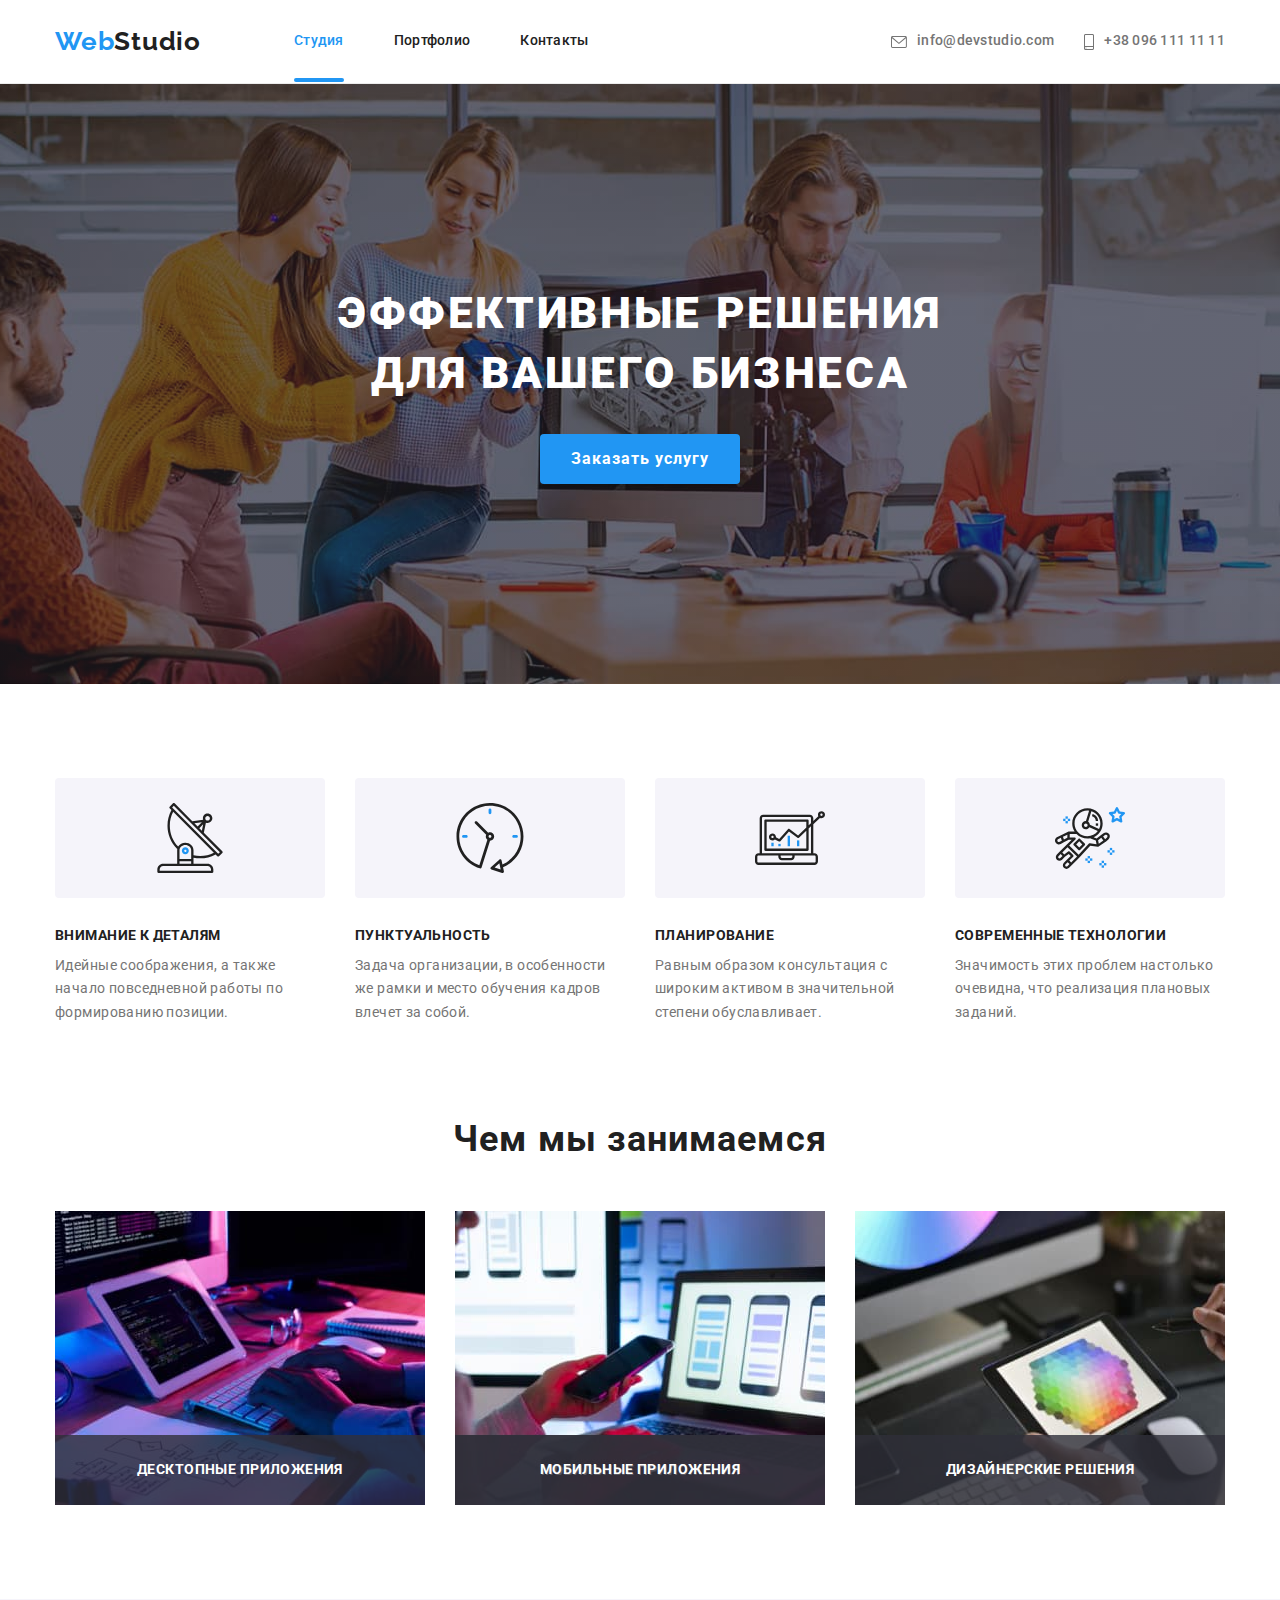
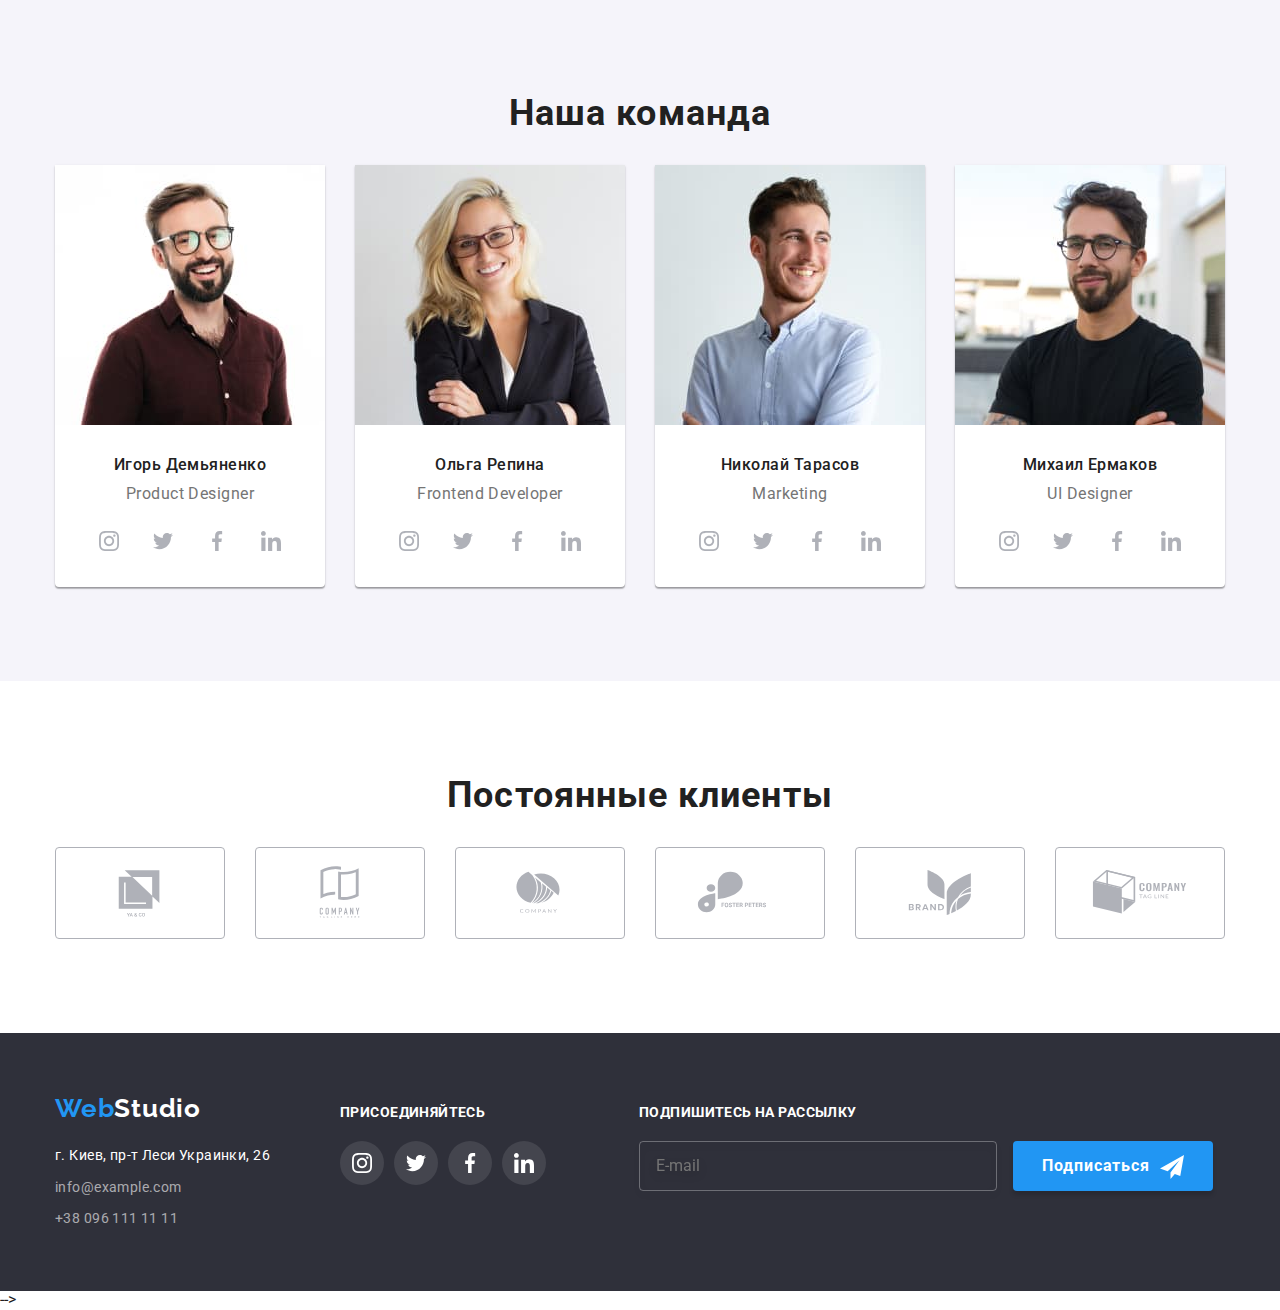
==== commit 009979ab: "Homework 08" ====
--- a/index.html
+++ b/index.html
@@ -53,14 +53,14 @@
           <div class="header-contakt">
             <a class="link nav__email" href="mailto:info@devstudio.com">
               <svg width="14" height="10" class="icon-envelope">
-                <use href="./images/icons.svg#envelope"></use>
-              </svg>info@devstudio.com
+                <use href="./images/icons.svg#envelope"></use></svg
+              >info@devstudio.com
             </a>
 
             <a class="link nav__tel" href="tel:+380961111111">
               <svg width="10" height="14" class="icon-smartphone">
-                <use href="./images/icons.svg#smartphone"></use>
-              </svg>+38 096 111 11 11
+                <use href="./images/icons.svg#smartphone"></use></svg
+              >+38 096 111 11 11
             </a>
           </div>
           <ul class="sandwich-social-list">
--- a/css/main.min.css
+++ b/css/main.min.css
@@ -1,2 +1,2 @@
-/*! modern-normalize v1.1.0 | MIT License | https://github.com/sindresorhus/modern-normalize */*,::before,::after{-webkit-box-sizing:border-box;box-sizing:border-box}html{line-height:1.15;-webkit-text-size-adjust:100%;-moz-tab-size:4;-o-tab-size:4;tab-size:4}body{margin:0;font-family:system-ui,-apple-system,"Segoe UI",Roboto,Helvetica,Arial,sans-serif,"Apple Color Emoji","Segoe UI Emoji"}hr{height:0;color:inherit}abbr[title]{-webkit-text-decoration:underline dotted;text-decoration:underline dotted}b,strong{font-weight:bolder}code,kbd,samp,pre{font-family:ui-monospace, SFMono-Regular, Consolas, 'Liberation Mono', Menlo, monospace;font-size:1em}small{font-size:80%}sub,sup{font-size:75%;line-height:0;position:relative;vertical-align:baseline}sub{bottom:-0.25em}sup{top:-0.5em}table{text-indent:0;border-color:inherit}button,input,optgroup,select,textarea{font-family:inherit;font-size:100%;line-height:1.15;margin:0}button,select{text-transform:none}button,[type='button'],[type='reset'],[type='submit']{-webkit-appearance:button}::-moz-focus-inner{border-style:none;padding:0}:-moz-focusring{outline:1px dotted ButtonText}:-moz-ui-invalid{box-shadow:none}legend{padding:0}progress{vertical-align:baseline}::-webkit-inner-spin-button,::-webkit-outer-spin-button{height:auto}[type='search']{-webkit-appearance:textfield;outline-offset:-2px}::-webkit-search-decoration{-webkit-appearance:none}::-webkit-file-upload-button{-webkit-appearance:button;font:inherit}summary{display:list-item}:root{--accent-color: #2196f3;--main-color: #212121;--main-color2: #757575;--main-color3: #afb1b8;--hero-bg: #c4c4c4;--icon-color: #fff;--icon-color2: AFB1B8;--icon-bg: #ffffff1a;--bg-color: #f5f4fa;--bg-color2: #2f303a;--bg-card-color: #fff;--color-logo: #000000;--footer-color: #fff;--footer-color2: #ffffff99;--btn-text-color: #fff;--btn-text-color2: #212121;--btn-background-color: #f5f4fa;--modal-ovarley: #00000033;--modal-bg-color: #fff;--transition-cub: cubic-bezier(0.4, 0, 0.2, 1);--transition-during: 250ms}body{font-family:'Roboto', sans-serif;color:var(--main-color)}h1,h2,h3,p,ul{padding:0;margin:0}ul{list-style:none}.container{margin:0 auto;padding-left:15px;padding-right:15px;max-width:480px}.section{padding-top:60px;padding-bottom:60px}.visually-hidden{position:absolute;width:1px;height:1px;margin:-1px;border:0;padding:0;white-space:nowrap;-webkit-clip-path:inset(100%);clip-path:inset(100%);clip:rect(0 0 0 0);overflow:hidden}.link{display:block;text-decoration:none;color:var(--main-color);font-weight:500;font-size:14px;line-height:1.14;letter-spacing:.02em;cursor:pointer;-webkit-transition-property:color;transition-property:color;-webkit-transition-duration:var(--transition-during);transition-duration:var(--transition-during);-webkit-transition-timing-function:var(--transition-cub);transition-timing-function:var(--transition-cub)}.link:hover,.link:focus{color:var(--accent-color)}@media screen and (min-width: 768px){.container{max-width:initial;width:768px}}@media screen and (min-width: 1200px){.container{max-width:initial;width:1200px}}.logo{font-family:Raleway;font-style:normal;font-weight:700;font-size:24px;line-height:1.19;letter-spacing:.03em;color:var(--main-color)}@media screen and (min-width: 1200px){.logo{font-family:Raleway;font-style:normal;font-weight:700;font-size:26px;line-height:1.19;letter-spacing:.03em}}.button{font-family:inherit;font-style:normal;font-weight:700;font-size:16px;line-height:1.86;letter-spacing:.06em;text-align:center;width:200px;height:50px;padding:0;color:var(--btn-text-color);background-color:var(--accent-color);-webkit-box-shadow:0px 4px 4px rgba(0,0,0,0.15);box-shadow:0px 4px 4px rgba(0,0,0,0.15);border:none;border-radius:4px;-webkit-transition-property:background-color;transition-property:background-color;-webkit-transition-duration:var(--transition-during);transition-duration:var(--transition-during);-webkit-transition-timing-function:var(--transition-cub);transition-timing-function:var(--transition-cub)}@media screen and (min-width: 1200px){.button:hover,.button:focus,.button:active{background-color:#188ce8}}.set-social-icons{display:-webkit-box;display:-ms-flexbox;display:flex;-webkit-box-pack:center;-ms-flex-pack:center;justify-content:center;margin:0 auto}.set-social-icons>:not(:last-child){margin-right:10px}.icon-social{width:20px;height:20px;fill:currentColor}.social-link{display:-webkit-box;display:-ms-flexbox;display:flex;-webkit-box-pack:center;-ms-flex-pack:center;justify-content:center;-webkit-box-align:center;-ms-flex-align:center;align-items:center;width:44px;height:44px;border-radius:50%;color:var(--main-color3)}.social-link{background-color:var(--icon-bg);-webkit-transition-property:background-color;transition-property:background-color;-webkit-transition-duration:var(--transition-during);transition-duration:var(--transition-during);-webkit-transition-timing-function:var(--transition-cub);transition-timing-function:var(--transition-cub)}.social-link:hover,.social-link:focus{color:var(--icon-color);background-color:var(--accent-color)}.header{position:relative;margin:0 auto;padding-top:16px;padding-bottom:16px;max-width:480px}.header--line{border-bottom:1px solid #ececec}.w-logo{color:var(--accent-color)}.svg-icon-menu{fill:var(--main-color)}.btn-menu-open{position:absolute;right:15px;top:10px;display:-webkit-box;display:-ms-flexbox;display:flex;border:none;padding:0;background-color:transparent}@media screen and (min-width: 768px){.container--header{display:-webkit-box;display:-ms-flexbox;display:flex;-webkit-box-align:center;-ms-flex-align:center;align-items:center;position:relative;width:768px}.header{max-width:initial;padding-top:26px;padding-bottom:26px}.btn-menu-open{display:none}}@media screen and (min-width: 1200px){.container--header{width:1200px}}.sandwich{display:none;padding:40px calc(50vw - 200px);position:fixed;-webkit-box-orient:vertical;-webkit-box-direction:normal;-ms-flex-direction:column;flex-direction:column;left:0;top:0;z-index:100;width:100vw;height:100vh;opacity:0;visibility:hidden;background-color:var(--modal-bg-color)}.sandwich.is-open{display:-webkit-box;display:-ms-flexbox;display:flex;opacity:1;visibility:visible}.nav__list>:not(:last-child){margin-bottom:32px}.nav__link{font-family:Roboto;font-style:normal;font-weight:500;font-size:40px;line-height:1.17;letter-spacing:.02em;color:var(--main-color)}.btn-close-menu{display:block;position:fixed;top:10px;right:initial;left:calc(50vw + 185px);border:none;padding:0;z-index:101;background-color:transparent}.btn-close-menu:hover .svg-icon-menu,.btn-close-menu:focus .svg-icon-menu,.btn-close-menu:active .svg-icon-menu{fill:var(--accent-color)}.header-contakt{display:-webkit-box;display:-ms-flexbox;display:flex;-webkit-box-orient:vertical;-webkit-box-direction:reverse;-ms-flex-direction:column-reverse;flex-direction:column-reverse;margin-top:auto}.nav__tel{font-family:Roboto;font-style:normal;font-weight:500;font-size:34px;line-height:1.17;letter-spacing:.02em;color:var(--accent-color)}.nav__email{font-family:Roboto;font-style:normal;font-weight:500;font-size:24px;line-height:1.17;letter-spacing:.02em;color:var(--main-color2);margin-top:32px}.icon-envelope,.icon-smartphone{display:none}.sandwich-social-list{display:-webkit-box;display:-ms-flexbox;display:flex;-webkit-box-pack:center;-ms-flex-pack:center;justify-content:center}.sandwich__social-link{display:-webkit-box;display:-ms-flexbox;display:flex;-ms-flex-line-pack:center;align-content:center;margin-top:64px}.sandwich__social-link>:nth-child(n+1){font-family:Roboto;font-style:normal;font-weight:500;font-size:18px;line-height:1.12;letter-spacing:.02em;color:var(--accent-color)}.sandwich__social-link:not(:last-child)::after{content:'';height:22px;width:0;border-left:1px solid rgba(33,33,33,0.2);margin-left:10px;margin-right:10px}@media screen and (max-width: 480px){.sandwich{padding:40px 48px}.btn-close-menu{left:initial;right:15px}}@media screen and (min-width: 768px){.sandwich{position:initial;opacity:1;visibility:visible;display:-webkit-box;display:-ms-flexbox;display:flex;-webkit-box-orient:horizontal;-webkit-box-direction:normal;-ms-flex-direction:row;flex-direction:row;-webkit-box-align:center;-ms-flex-align:center;align-items:center;width:initial;height:initial;padding:initial;margin-left:88px;-webkit-box-flex:1;-ms-flex-positive:1;flex-grow:1}.btn-close-menu{display:none}.nav__list{display:-webkit-box;display:-ms-flexbox;display:flex;-webkit-box-align:center;-ms-flex-align:center;align-items:center}.nav__list>:not(:last-child){margin-bottom:initial;margin-right:50px}.nav__list>:nth-child(n+1){position:relative}.nav__link{font-family:Roboto;font-style:normal;font-weight:500;font-size:14px;line-height:1.14;letter-spacing:.02em;color:var(--main-color)}.sandwich-social-list{display:none}.header-contakt{position:absolute;display:-webkit-box;display:-ms-flexbox;display:flex;-webkit-box-orient:vertical;-webkit-box-direction:normal;-ms-flex-direction:column;flex-direction:column;top:-5px;right:15px}.nav__email,.nav__tel{font-family:Roboto;font-style:normal;font-weight:500;font-size:12px;line-height:1.16;letter-spacing:.02em;color:var(--main-color2);margin:initial}.nav__email{margin-bottom:10px}.icon-envelope,.icon-smartphone{vertical-align:middle;display:initial;margin-right:8px;fill:currentColor}.current::after{content:'';position:absolute;bottom:-33px;left:0;width:100%;height:4px;border-radius:2px;background-color:var(--accent-color)}}@media screen and (min-width: 1200px){.sandwich{position:initial;opacity:1;visibility:visible;display:-webkit-box;display:-ms-flexbox;display:flex;-webkit-box-orient:horizontal;-webkit-box-direction:normal;-ms-flex-direction:row;flex-direction:row;-webkit-box-align:center;-ms-flex-align:center;align-items:center;width:initial;height:initial;padding:initial;margin-left:93px;-webkit-box-flex:1;-ms-flex-positive:1;flex-grow:1}.header-contakt{position:initial;display:-webkit-box;display:-ms-flexbox;display:flex;-webkit-box-orient:horizontal;-webkit-box-direction:normal;-ms-flex-direction:row;flex-direction:row;-webkit-box-align:center;-ms-flex-align:center;align-items:center;margin-left:auto}.nav__email,.nav__tel{display:block;font-family:Roboto;font-style:normal;font-weight:500;font-size:14px;line-height:1.14;letter-spacing:.02em}.nav__email{margin-right:30px;margin-bottom:0}.icon-smartphone{width:10px;height:16px;margin-right:10px}.icon-envelope{width:16px;height:12px;margin-right:10px}}.current{color:var(--accent-color)}.backdrop{position:fixed;top:0;left:0;width:100%;height:100%;z-index:199;background-color:var(--modal-ovarley)}.backdrop.is-hidden{visibility:hidden;pointer-events:none}.backdrop.is-hidden .modal{opacity:0;visibility:hidden;-webkit-transform:translate(-50%, -50%) rotateX(90deg);transform:translate(-50%, -50%) rotateX(90deg);-webkit-transition-property:opacity, visibility, -webkit-transform;transition-property:opacity, visibility, -webkit-transform;transition-property:transform, opacity, visibility;transition-property:transform, opacity, visibility, -webkit-transform;-webkit-transition-duration:var(--transition-during);transition-duration:var(--transition-during);-webkit-transition-timing-function:var(--transition-cub);transition-timing-function:var(--transition-cub)}.modal{position:relative;top:50%;left:50%;z-index:200;max-width:450px;height:auto;padding:40px;background:var(--modal-bg-color);-webkit-box-shadow:0px 1px 3px rgba(0,0,0,0.12),0px 1px 1px rgba(0,0,0,0.14),0px 2px 1px rgba(0,0,0,0.2);box-shadow:0px 1px 3px rgba(0,0,0,0.12),0px 1px 1px rgba(0,0,0,0.14),0px 2px 1px rgba(0,0,0,0.2);border-radius:4px;opacity:1;visibility:visible;-webkit-transform:translate(-50%, -50%) rotateX(0deg);transform:translate(-50%, -50%) rotateX(0deg);-webkit-transition-property:opacity, -webkit-transform;transition-property:opacity, -webkit-transform;transition-property:transform, opacity;transition-property:transform, opacity, -webkit-transform;-webkit-transition-duration:var(--transition-during);transition-duration:var(--transition-during);-webkit-transition-timing-function:var(--transition-cub);transition-timing-function:var(--transition-cub)}.modal__btn-close{position:absolute;display:-webkit-box;display:-ms-flexbox;display:flex;-webkit-box-align:center;-ms-flex-align:center;align-items:center;-webkit-box-pack:center;-ms-flex-pack:center;justify-content:center;width:30px;height:30px;padding:0;top:8px;right:8px;-webkit-box-sizing:border-box;box-sizing:border-box;background:var(--modal-bg-color);border:1px solid rgba(0,0,0,0.1);border-radius:50%;cursor:pointer;-webkit-transition-property:fill;transition-property:fill;-webkit-transition-duration:var(--transition-during);transition-duration:var(--transition-during);-webkit-transition-timing-function:var(--transition-cub);transition-timing-function:var(--transition-cub)}.modal__btn-close:focus .icon-close,.modal__btn-close:hover .icon-close,.modal__btn-close:active .icon-close{fill:var(--accent-color)}.icon-close{width:18px;height:18px}.form{display:block}.form__h2{font-family:Roboto;font-style:normal;font-weight:700;font-size:20px;line-height:1.5;letter-spacing:.03em;text-align:center;color:var(--btn-text-color2);margin-bottom:12px}.form__label-input{display:block;font-family:Roboto;font-style:normal;font-weight:400;font-size:12px;line-height:1.16;letter-spacing:.01em;color:var(--main-color2);margin-bottom:4px}.form__input-zone{position:relative;color:var(--main-color);margin-bottom:10px}.form__input{width:100%;height:40px;padding-left:42px;border:1px solid rgba(33,33,33,0.2);-webkit-box-sizing:border-box;box-sizing:border-box;border-radius:4px;background-color:transparent;font-family:Roboto;font-style:normal;font-weight:400;font-size:12px;line-height:1.16;letter-spacing:.01em;color:rgba(117,117,117,0.5);-webkit-transition-property:border-color;transition-property:border-color;-webkit-transition-duration:var(--transition-during);transition-duration:var(--transition-during);-webkit-transition-timing-function:var(--transition-cub);transition-timing-function:var(--transition-cub)}.form__icon{position:absolute;width:18px;height:18px;top:50%;left:12px;-webkit-transform:translateY(-50%);transform:translateY(-50%);fill:currentColor;-webkit-transition-property:fill;transition-property:fill;-webkit-transition-duration:var(--transition-during);transition-duration:var(--transition-during);-webkit-transition-timing-function:var(--transition-cub);transition-timing-function:var(--transition-cub)}.form__input:hover,.form__input:focus,.form__textarea:hover,.form__textarea:focus{border-color:var(--accent-color);outline:none;cursor:pointer}.form__input:hover+.form__icon,.form__input:focus+.form__icon{fill:var(--accent-color)}.form__textarea{width:100%;height:120px;padding:12px 16px;margin-bottom:20px;border:1px solid rgba(33,33,33,0.2);-webkit-box-sizing:border-box;box-sizing:border-box;border-radius:4px;resize:none;font-family:Roboto;font-style:normal;font-weight:400;font-size:12px;line-height:1.16;letter-spacing:.01em;color:rgba(117,117,117,0.5);-webkit-transition-property:border-color;transition-property:border-color;-webkit-transition-duration:var(--transition-during);transition-duration:var(--transition-during);-webkit-transition-timing-function:var(--transition-cub);transition-timing-function:var(--transition-cub)}.form__checkbox{margin-bottom:30px;text-align:center}.form__label-checkbox{display:-webkit-box;display:-ms-flexbox;display:flex;-webkit-box-align:center;-ms-flex-align:center;align-items:center;font-family:Roboto;font-style:normal;font-weight:400;font-size:12px;line-height:1.17;letter-spacing:.03em;margin-bottom:30px;color:var(--main-color2)}.form__label-checkbox a{color:var(--accent-color)}.form__label-checkbox span{display:-webkit-box;display:-ms-flexbox;display:flex;-webkit-box-align:center;-ms-flex-align:center;align-items:center;width:16px;height:15px;margin-right:7px;border:2px solid var(--btn-text-color2);border-radius:2px}.form__icon-check{fill:transparent;-webkit-transition-property:fill;transition-property:fill;-webkit-transition-duration:var(--transition-during);transition-duration:var(--transition-during);-webkit-transition-timing-function:var(--transition-cub);transition-timing-function:var(--transition-cub)}.form__input-checkbox:checked+.form__label-checkbox span{background-color:var(--accent-color);border:none}.form__input-checkbox:checked+.form__label-checkbox .form__icon-check{fill:#fff}.form__input-checkbox:focus+.form__label-checkbox span{outline:2px solid var(--accent-color)}.button--modal{display:block;margin-right:auto;margin-left:auto;cursor:pointer}.button--modal:hover,.button--modal:focus{background-color:#188ce8}@media screen and (max-height: 615px){.modal{height:calc(100vh - 10px);overflow-y:scroll}}.hero{height:400px;background-color:var(--hero-bg);background-image:-webkit-gradient(linear, left top, left bottom, from(rgba(47,48,58,0.4)), to(rgba(47,48,58,0.4))),url(../images/hero-bg.jpg);background-image:linear-gradient(rgba(47,48,58,0.4), rgba(47,48,58,0.4)),url(../images/hero-bg.jpg);background-size:480px;background-repeat:no-repeat;background-position:center;padding-top:118px;padding-bottom:118px;text-align:center}@media (min-device-pixel-ratio: 2), (-webkit-min-device-pixel-ratio: 2), (min-resolution: 192dpi), (min-resolution: 2dppx){.hero{background-image:-webkit-gradient(linear, left top, left bottom, from(rgba(47,48,58,0.4)), to(rgba(47,48,58,0.4))),url(../images/hero-bg@2x.jpg);background-image:linear-gradient(rgba(47,48,58,0.4), rgba(47,48,58,0.4)),url(../images/hero-bg@2x.jpg)}}.header-1{font-family:Roboto;font-style:normal;font-weight:900;font-size:26px;line-height:1.61;letter-spacing:.06em;color:var(--footer-color);margin:0 auto 30px;text-transform:uppercase;max-width:360px}.button--hero:hover,.button--hero:focus{background-color:#188ce8}@media screen and (min-width: 768px){.hero{background-image:-webkit-gradient(linear, left top, left bottom, from(rgba(47,48,58,0.4)), to(rgba(47,48,58,0.4))),url(../images/hero-bg-t.jpg);background-image:linear-gradient(rgba(47,48,58,0.4), rgba(47,48,58,0.4)),url(../images/hero-bg-t.jpg);background-size:cover}}@media screen and (min-width: 768px) and (min-device-pixel-ratio: 2), screen and (min-width: 768px) and (-webkit-min-device-pixel-ratio: 2), screen and (min-width: 768px) and (min-resolution: 192dpi), screen and (min-width: 768px) and (min-resolution: 2dppx){.hero{background-image:-webkit-gradient(linear, left top, left bottom, from(rgba(47,48,58,0.4)), to(rgba(47,48,58,0.4))),url(../images/hero-bg-t@2x.jpg);background-image:linear-gradient(rgba(47,48,58,0.4), rgba(47,48,58,0.4)),url(../images/hero-bg-t@2x.jpg)}}@media screen and (min-width: 1200px){.hero{background-image:-webkit-gradient(linear, left top, left bottom, from(rgba(47,48,58,0.4)), to(rgba(47,48,58,0.4))),url(../images/hero-bg-d.jpg);background-image:linear-gradient(rgba(47,48,58,0.4), rgba(47,48,58,0.4)),url(../images/hero-bg-d.jpg);background-size:cover}}@media screen and (min-width: 1200px) and (min-device-pixel-ratio: 2), screen and (min-width: 1200px) and (-webkit-min-device-pixel-ratio: 2), screen and (min-width: 1200px) and (min-resolution: 192dpi), screen and (min-width: 1200px) and (min-resolution: 2dppx){.hero{background-image:-webkit-gradient(linear, left top, left bottom, from(rgba(47,48,58,0.4)), to(rgba(47,48,58,0.4))),url(../images/hero-bg-d@2x.jpg);background-image:linear-gradient(rgba(47,48,58,0.4), rgba(47,48,58,0.4)),url(../images/hero-bg-d@2x.jpg)}}@media screen and (min-width: 1200px){.header-1{font-family:Roboto;font-style:normal;font-weight:900;font-size:44px;line-height:1.36;letter-spacing:.06em;max-width:700px}}.skills__list>:not(:last-child){margin-bottom:30px}.field{display:-webkit-box;display:-ms-flexbox;display:flex;-webkit-box-pack:center;-ms-flex-pack:center;justify-content:center;-webkit-box-align:center;-ms-flex-align:center;align-items:center;height:120px;background-color:var(--bg-color);border-radius:4px}.field__icon-skills{width:70px;height:70px}.skills__header-3{font-family:Roboto;font-style:normal;font-weight:700;font-size:14px;line-height:1.14;letter-spacing:.03em;text-transform:uppercase;text-align:center;margin-top:30px;color:var(--main-color)}.skills__text{font-family:Roboto;font-style:normal;font-weight:400;font-size:14px;line-height:1.71;letter-spacing:.03em;color:var(--main-color2);margin-top:10px}@media screen and (min-width: 768px){.skills__list{display:-webkit-box;display:-ms-flexbox;display:flex;-ms-flex-wrap:wrap;flex-wrap:wrap}.skills__list>:nth-child(n+1){-ms-flex-preferred-size:calc((100% + 30px) / 2 - 30px);flex-basis:calc((100% + 30px) / 2 - 30px);margin:30px 30px 0 0}.skills__list>:nth-child(-n+2){margin-top:0}.skills__list>:nth-child(2n){margin-right:0}.skills__header-3{text-align:start}}@media screen and (min-width: 1200px){.skills__list>:nth-child(n+1){-ms-flex-preferred-size:calc((100% + 30px) / 4 - 30px);flex-basis:calc((100% + 30px) / 4 - 30px);margin:30px 30px 0 0}.skills__list>:nth-child(-n+4){margin-top:0}.skills__list>:nth-child(4n){margin-right:0}}.section--we-do{display:none}@media screen and (min-width: 1200px){.section--we-do{display:block}.header-2{font-family:Roboto;font-style:normal;font-weight:700;font-size:36px;line-height:1.16;letter-spacing:.03em;text-align:center}.we-do{display:-webkit-box;display:-ms-flexbox;display:flex;-webkit-box-pack:center;-ms-flex-pack:center;justify-content:center;margin-top:50px}.we-do>:not(:last-child){margin-right:30px}.works-board{position:relative}.works-board>:nth-child(n+1){display:block}.works-board__label{position:absolute;bottom:0;padding-top:27px;font-family:Roboto;font-style:normal;font-weight:700;font-size:14px;line-height:1.14;letter-spacing:.03em;text-align:center;text-transform:uppercase;color:var(--btn-text-color);background-color:rgba(47,48,58,0.8);height:70px;width:100%}}.section--command{background:var(--bg-color)}.header-2{font-family:Roboto;font-style:normal;font-weight:700;font-size:28px;line-height:1.18;letter-spacing:.03em;margin-bottom:30px;text-align:center}.command>:not(:last-child){margin-bottom:30px}.command>:nth-child(n+1){padding-bottom:24px;background-color:var(--bg-card-color);-webkit-box-shadow:0px 1px 3px rgba(0,0,0,0.12),0px 1px 1px rgba(0,0,0,0.14),0px 2px 1px rgba(0,0,0,0.2);box-shadow:0px 1px 3px rgba(0,0,0,0.12),0px 1px 1px rgba(0,0,0,0.14),0px 2px 1px rgba(0,0,0,0.2);border-radius:0px 0px 4px 4px}.staff__photo{display:block;max-width:100%;height:auto;overflow:hidden;margin-bottom:30px}.staff__name{font-family:Roboto;font-style:normal;font-weight:500;font-size:16px;line-height:1.19;letter-spacing:.03em;color:var(--main-color);text-align:center;margin-bottom:10px}.staff__profession{font-family:Roboto;font-style:normal;font-weight:400;font-size:16px;line-height:1.19;letter-spacing:.03em;color:var(--main-color2);text-align:center;margin-bottom:16px}@media screen and (min-width: 768px){.command{display:-webkit-box;display:-ms-flexbox;display:flex;-ms-flex-wrap:wrap;flex-wrap:wrap}.command>:nth-child(n+1){-ms-flex-preferred-size:calc((100% + 30px) / 2 - 30px);flex-basis:calc((100% + 30px) / 2 - 30px);margin:30px 30px 0 0}.command>:nth-child(-n+2){margin-top:0}.command>:nth-child(2n){margin-right:0}}@media screen and (min-width: 1200px){.command{display:-webkit-box;display:-ms-flexbox;display:flex;-ms-flex-wrap:wrap;flex-wrap:wrap}.command>:nth-child(n+1){-ms-flex-preferred-size:calc((100% + 30px) / 4 - 30px);flex-basis:calc((100% + 30px) / 4 - 30px);margin:30px 30px 0 0}.command>:nth-child(-n+4){margin-top:0}.command>:nth-child(4n){margin-right:0}}.clients{display:-webkit-box;display:-ms-flexbox;display:flex;-ms-flex-wrap:wrap;flex-wrap:wrap;margin-top:30px}.client{display:block;-ms-flex-preferred-size:calc((100% + 30px) / 2 - 30px);flex-basis:calc((100% + 30px) / 2 - 30px);margin-top:30px;margin-right:30px;cursor:pointer}.client:nth-child(2n+2){margin-right:0}.client:nth-child(-n+2){margin-top:0}.icon-client{width:106px;height:60px;fill:currentColor}.client__link{display:-webkit-box;display:-ms-flexbox;display:flex;-webkit-box-pack:center;-ms-flex-pack:center;justify-content:center;-webkit-box-align:center;-ms-flex-align:center;align-items:center;border:1px solid var(--main-color3);border-radius:4px;height:92px;color:var(--main-color3);outline:none;-webkit-transition-property:border-color, color;transition-property:border-color, color;-webkit-transition-duration:var(--transition-during),var(--transition-during);transition-duration:var(--transition-during),var(--transition-during);-webkit-transition-timing-function:var(--transition-cub),var(--transition-cub);transition-timing-function:var(--transition-cub),var(--transition-cub)}.client__link:hover,.client__link:active,.client__link:focus{border-color:var(--accent-color)}@media screen and (min-width: 768px){.clients>:nth-child(n){-ms-flex-preferred-size:calc((100% + 30px) / 3 - 30px);flex-basis:calc((100% + 30px) / 3 - 30px);margin:30px 30px 0 0}.clients>:nth-child(-n+3){margin-top:0}.clients>:nth-child(3n){margin-right:0}}@media screen and (min-width: 1200px){.clients>:nth-child(n){-ms-flex-preferred-size:calc((100% + 30px) / 6 - 30px);flex-basis:calc((100% + 30px) / 6 - 30px);margin:30px 30px 0 0}.clients>:nth-child(-n+6){margin-top:0}.clients>:nth-child(6n){margin-right:0}}.footer{padding-top:60px;padding-bottom:60px;background-color:var(--bg-color2)}.container--footer{text-align:center}@media screen and (min-width: 768px){.container--footer{text-align:initial}}.logo--footer{color:var(--footer-color)}.address{margin-top:20px;margin-left:auto;margin-right:auto}.addr{font-family:Roboto;font-style:normal;font-weight:400;font-size:14px;line-height:1.71;letter-spacing:.03em;color:var(--footer-color)}.contakt{font-family:Roboto;font-style:normal;font-weight:400;font-size:14px;line-height:1.71;letter-spacing:.03em;color:var(--footer-color2);margin-top:8px}.offer{margin:60px auto 0;text-align:center}.offer__label{font-family:Roboto;font-style:normal;font-weight:700;font-size:14px;line-height:1.14;letter-spacing:.03em;text-transform:uppercase;color:var(--footer-color)}.offer__set-social-icons{margin-top:20px}.offer__social-link{display:-webkit-box;display:-ms-flexbox;display:flex;-webkit-box-pack:center;-ms-flex-pack:center;justify-content:center;-webkit-box-align:center;-ms-flex-align:center;align-items:center;width:44px;height:44px;border-radius:50%;background-color:var(--icon-bg);color:var(--footer-color)}.subscriber{max-width:100%;margin-top:60px;text-align:center}.subscriber__label{display:block;font-family:Roboto;font-style:normal;font-weight:700;font-size:14px;line-height:1.14;letter-spacing:.03em;text-transform:uppercase;color:var(--footer-color)}.subscriber__mail{display:block;margin-top:20px;width:100%;height:50px;background-color:transparent;color:var(--footer-color2);border:1px solid rgba(255,255,255,0.3);-webkit-box-sizing:border-box;box-sizing:border-box;-webkit-filter:drop-shadow(0px 4px 4px rgba(0,0,0,0.15));filter:drop-shadow(0px 4px 4px rgba(0,0,0,0.15));border-radius:4px;padding-left:16px}.button__subscriber{margin-top:20px}.button--send{margin-left:10px;vertical-align:middle}@media screen and (min-width: 768px){.footer-info{margin-left:61px;display:-webkit-box;display:-ms-flexbox;display:flex;-webkit-box-pack:start;-ms-flex-pack:start;justify-content:start;-webkit-box-align:start;-ms-flex-align:start;align-items:start}.logo-address{text-align:center}.logo--footer{margin:initial;margin-bottom:20px}.address{margin:initial}.offer{margin:5px auto 20px;text-align:start}.subscriber__mail{width:450px;margin-left:auto;margin-right:auto}}@media screen and (min-width: 1200px){.footer-info{margin-left:0}.logo-address{text-align:left}.offer{margin:12px 0 0 70px}.container--footer{display:-webkit-box;display:-ms-flexbox;display:flex}.subscriber{margin-top:12px;margin-left:93px;text-align:left}.subscriber__mail{display:initial;width:358px;margin-right:12px}.offer__social-link{background-color:var(--icon-bg);-webkit-transition-property:background-color;transition-property:background-color;-webkit-transition-duration:var(--transition-during);transition-duration:var(--transition-during);-webkit-transition-timing-function:var(--transition-cub);transition-timing-function:var(--transition-cub)}.offer__social-link:hover,.offer__social-link:focus{background-color:var(--accent-color)}.offer__social-link:hover .icon-social,.offer__social-link:focus .icon-social{fill:var(--footer-color)}}.btn-container{display:-webkit-box;display:-ms-flexbox;display:flex;-ms-flex-wrap:wrap;flex-wrap:wrap;-webkit-box-pack:start;-ms-flex-pack:start;justify-content:flex-start}.btn-container>:not(:last-child){margin-right:8px}.btn{font-family:Roboto;font-style:normal;font-weight:500;font-size:16px;line-height:1.62;letter-spacing:.03em;text-align:center;color:var(--btn-text-color2);background-color:var(--btn-background-color);border:transparent;padding:6px 22px;border-radius:4px;margin-bottom:15px;-webkit-transition-property:color, background-color, -webkit-box-shadow;transition-property:color, background-color, -webkit-box-shadow;transition-property:color, background-color, box-shadow;transition-property:color, background-color, box-shadow, -webkit-box-shadow;-webkit-transition-duration:var(--transition-during);transition-duration:var(--transition-during);-webkit-transition-timing-function:var(--transition-cub);transition-timing-function:var(--transition-cub)}.btn:hover,.btn :active,.btn :focus{color:var(--btn-text-color);background-color:var(--accent-color);-webkit-box-shadow:0px 3px 1px rgba(0,0,0,0.1),0px 1px 2px rgba(0,0,0,0.08),0px 2px 2px rgba(0,0,0,0.12);box-shadow:0px 3px 1px rgba(0,0,0,0.1),0px 1px 2px rgba(0,0,0,0.08),0px 2px 2px rgba(0,0,0,0.12)}.card__label{padding:20px 24px;border:1px solid #eeeeee;border-top:none}.card__caption{font-family:Roboto;font-style:normal;font-weight:700;font-size:18px;line-height:2;letter-spacing:.06em;color:var(--main-color);margin-bottom:4px}.card__comment{font-family:Roboto;font-style:normal;font-weight:400;font-size:16px;line-height:1.87;letter-spacing:.03em;color:var(--main-color2)}.card-set{display:block;margin-top:25px}.card{max-width:450px}.card:not(:last-child){margin-bottom:30px}.card:hover .card__img-overlay{-webkit-transform:translateY(0);transform:translateY(0)}@media screen and (min-width: 768px){.btn{margin-bottom:0}.card-set{display:-webkit-box;display:-ms-flexbox;display:flex;-ms-flex-wrap:wrap;flex-wrap:wrap;margin-top:30px}.card{max-width:initial;display:-webkit-box;display:-ms-flexbox;display:flex}.card:nth-child(n){-ms-flex-preferred-size:calc((100% + 30px) / 2 - 30px);flex-basis:calc((100% + 30px) / 2 - 30px);margin:30px 30px 0 0}.card:nth-child(-n+2){margin-top:0}.card:nth-child(2n){margin-right:0}.card>:nth-child(n){-webkit-box-flex:1;-ms-flex-positive:1;flex-grow:1;display:-webkit-box;display:-ms-flexbox;display:flex;-webkit-box-orient:vertical;-webkit-box-direction:normal;-ms-flex-direction:column;flex-direction:column}.card__label{-webkit-box-flex:1;-ms-flex-positive:1;flex-grow:1}}@media screen and (min-width: 1200px){.card-set{display:-webkit-box;display:-ms-flexbox;display:flex;-ms-flex-wrap:wrap;flex-wrap:wrap;margin-top:50px}.card{max-width:initial;display:-webkit-box;display:-ms-flexbox;display:flex}.card:nth-child(n){-ms-flex-preferred-size:calc((100% + 30px) / 3 - 30px);flex-basis:calc((100% + 30px) / 3 - 30px);margin:30px 30px 0 0}.card:nth-child(-n+3){margin-top:0}.card:nth-child(3n){margin-right:0}.card>:nth-child(n){-webkit-box-flex:1;-ms-flex-positive:1;flex-grow:1;display:-webkit-box;display:-ms-flexbox;display:flex;-webkit-box-orient:vertical;-webkit-box-direction:normal;-ms-flex-direction:column;flex-direction:column}.card__label{-webkit-box-flex:1;-ms-flex-positive:1;flex-grow:1}}.card__representation{position:relative;overflow:hidden}.card__img-overlay{display:inline-block;position:absolute;top:0;width:100%;height:100%;font-family:Roboto;font-style:normal;font-weight:400;font-size:18px;line-height:1.56;letter-spacing:.03em;color:#ffffff;background-color:rgba(33,150,243,0.9);padding:24px 24px;overflow:hidden;overflow-y:auto;-webkit-transform:translateY(101%);transform:translateY(101%);-webkit-transition:-webkit-transform var(--transition-during) var(--transition-cub);transition:-webkit-transform var(--transition-during) var(--transition-cub);transition:transform var(--transition-during) var(--transition-cub);transition:transform var(--transition-during) var(--transition-cub), -webkit-transform var(--transition-during) var(--transition-cub)}@media screen and (min-width: 768px){.card__img-overlay{padding:49px 24px}}@media screen and (min-width: 1200px){.card__img-overlay{overflow-y:hidden;padding:63px 24px}}@media screen and (min-width: 768px){.card__img-overlay{padding:42px 24px}}.image{display:block;max-width:100%;height:auto}
+/*! modern-normalize v1.1.0 | MIT License | https://github.com/sindresorhus/modern-normalize */*,::before,::after{-webkit-box-sizing:border-box;box-sizing:border-box}html{line-height:1.15;-webkit-text-size-adjust:100%;-moz-tab-size:4;-o-tab-size:4;tab-size:4}body{margin:0;font-family:system-ui,-apple-system,"Segoe UI",Roboto,Helvetica,Arial,sans-serif,"Apple Color Emoji","Segoe UI Emoji"}hr{height:0;color:inherit}abbr[title]{-webkit-text-decoration:underline dotted;text-decoration:underline dotted}b,strong{font-weight:bolder}code,kbd,samp,pre{font-family:ui-monospace, SFMono-Regular, Consolas, 'Liberation Mono', Menlo, monospace;font-size:1em}small{font-size:80%}sub,sup{font-size:75%;line-height:0;position:relative;vertical-align:baseline}sub{bottom:-0.25em}sup{top:-0.5em}table{text-indent:0;border-color:inherit}button,input,optgroup,select,textarea{font-family:inherit;font-size:100%;line-height:1.15;margin:0}button,select{text-transform:none}button,[type='button'],[type='reset'],[type='submit']{-webkit-appearance:button}::-moz-focus-inner{border-style:none;padding:0}:-moz-focusring{outline:1px dotted ButtonText}:-moz-ui-invalid{box-shadow:none}legend{padding:0}progress{vertical-align:baseline}::-webkit-inner-spin-button,::-webkit-outer-spin-button{height:auto}[type='search']{-webkit-appearance:textfield;outline-offset:-2px}::-webkit-search-decoration{-webkit-appearance:none}::-webkit-file-upload-button{-webkit-appearance:button;font:inherit}summary{display:list-item}:root{--accent-color: #2196f3;--main-color: #212121;--main-color2: #757575;--main-color3: #afb1b8;--hero-bg: #c4c4c4;--icon-color: #fff;--icon-color2: AFB1B8;--icon-bg: #ffffff1a;--bg-color: #f5f4fa;--bg-color2: #2f303a;--bg-card-color: #fff;--color-logo: #000000;--footer-color: #fff;--footer-color2: #ffffff99;--btn-text-color: #fff;--btn-text-color2: #212121;--btn-background-color: #f5f4fa;--modal-ovarley: #00000033;--modal-bg-color: #fff;--transition-cub: cubic-bezier(0.4, 0, 0.2, 1);--transition-during: 250ms}body{font-family:'Roboto', sans-serif;color:var(--main-color)}h1,h2,h3,p,ul{padding:0;margin:0}ul{list-style:none}.container{margin:0 auto;padding-left:15px;padding-right:15px;max-width:480px}.section{padding-top:60px;padding-bottom:60px}.visually-hidden{position:absolute;width:1px;height:1px;margin:-1px;border:0;padding:0;white-space:nowrap;-webkit-clip-path:inset(100%);clip-path:inset(100%);clip:rect(0 0 0 0);overflow:hidden}.link{display:block;text-decoration:none;color:var(--main-color);font-weight:500;font-size:14px;line-height:1.14;letter-spacing:.02em;cursor:pointer;-webkit-transition-property:color;transition-property:color;-webkit-transition-duration:var(--transition-during);transition-duration:var(--transition-during);-webkit-transition-timing-function:var(--transition-cub);transition-timing-function:var(--transition-cub)}.link:hover,.link:focus{color:var(--accent-color)}@media screen and (min-width: 768px){.container{max-width:initial;width:768px}}@media screen and (min-width: 1200px){.container{max-width:initial;width:1200px}.section{padding-top:94px;padding-bottom:94px}}.logo{font-family:Raleway;font-style:normal;font-weight:700;font-size:24px;line-height:1.19;letter-spacing:.03em;color:var(--main-color)}@media screen and (min-width: 1200px){.logo{font-family:Raleway;font-style:normal;font-weight:700;font-size:26px;line-height:1.19;letter-spacing:.03em}}.button{font-family:inherit;font-style:normal;font-weight:700;font-size:16px;line-height:1.86;letter-spacing:.06em;text-align:center;width:200px;height:50px;padding:0;color:var(--btn-text-color);background-color:var(--accent-color);-webkit-box-shadow:0px 4px 4px rgba(0,0,0,0.15);box-shadow:0px 4px 4px rgba(0,0,0,0.15);border:none;border-radius:4px;-webkit-transition-property:background-color;transition-property:background-color;-webkit-transition-duration:var(--transition-during);transition-duration:var(--transition-during);-webkit-transition-timing-function:var(--transition-cub);transition-timing-function:var(--transition-cub)}@media screen and (min-width: 1200px){.button:hover,.button:focus,.button:active{background-color:#188ce8}}.set-social-icons{display:-webkit-box;display:-ms-flexbox;display:flex;-webkit-box-pack:center;-ms-flex-pack:center;justify-content:center;margin:0 auto}.set-social-icons>:not(:last-child){margin-right:10px}.icon-social{width:20px;height:20px;fill:currentColor}.social-link{display:-webkit-box;display:-ms-flexbox;display:flex;-webkit-box-pack:center;-ms-flex-pack:center;justify-content:center;-webkit-box-align:center;-ms-flex-align:center;align-items:center;width:44px;height:44px;border-radius:50%;color:var(--main-color3)}.social-link{background-color:var(--icon-bg);-webkit-transition-property:background-color;transition-property:background-color;-webkit-transition-duration:var(--transition-during);transition-duration:var(--transition-during);-webkit-transition-timing-function:var(--transition-cub);transition-timing-function:var(--transition-cub)}.social-link:hover,.social-link:focus{color:var(--icon-color);background-color:var(--accent-color)}.header{position:relative;margin:0 auto;padding-top:16px;padding-bottom:16px;max-width:480px}@media screen and (min-width: 481px) and (max-width: 767px){.header{max-width:initial}.header .container--header{width:480px}}.header--line{border-bottom:1px solid #ececec}.w-logo{color:var(--accent-color)}.svg-icon-menu{fill:var(--main-color)}.btn-menu-open{position:absolute;right:15px;top:10px;display:-webkit-box;display:-ms-flexbox;display:flex;border:none;padding:0;background-color:transparent}@media screen and (min-width: 481px) and (max-width: 767px){.btn-menu-open{right:calc(50vw - 225px)}}@media screen and (min-width: 768px){.container--header{display:-webkit-box;display:-ms-flexbox;display:flex;-webkit-box-align:center;-ms-flex-align:center;align-items:center;position:relative;width:768px}.header{max-width:initial;padding-top:26px;padding-bottom:26px}.btn-menu-open{display:none}}@media screen and (min-width: 1200px){.container--header{width:1200px}}.sandwich{display:none;padding:40px calc(50vw - 200px);position:fixed;-webkit-box-orient:vertical;-webkit-box-direction:normal;-ms-flex-direction:column;flex-direction:column;left:0;top:0;z-index:100;width:100vw;height:100vh;opacity:0;visibility:hidden;background-color:var(--modal-bg-color)}.sandwich.is-open{display:-webkit-box;display:-ms-flexbox;display:flex;opacity:1;visibility:visible}.nav__list>:not(:last-child){margin-bottom:32px}.nav__link{font-family:Roboto;font-style:normal;font-weight:500;font-size:40px;line-height:1.17;letter-spacing:.02em;color:var(--main-color)}.btn-close-menu{display:block;position:fixed;top:10px;right:calc(50vw - 225px);border:none;padding:0;z-index:101;background-color:transparent}.btn-close-menu:hover .svg-icon-menu,.btn-close-menu:focus .svg-icon-menu,.btn-close-menu:active .svg-icon-menu{fill:var(--accent-color)}.header-contakt{display:-webkit-box;display:-ms-flexbox;display:flex;-webkit-box-orient:vertical;-webkit-box-direction:reverse;-ms-flex-direction:column-reverse;flex-direction:column-reverse;margin-top:auto}.nav__tel{font-family:Roboto;font-style:normal;font-weight:500;font-size:34px;line-height:1.17;letter-spacing:.02em;color:var(--accent-color)}.nav__email{font-family:Roboto;font-style:normal;font-weight:500;font-size:24px;line-height:1.17;letter-spacing:.02em;color:var(--main-color2);margin-top:32px}.icon-envelope,.icon-smartphone{display:none}.sandwich-social-list{display:-webkit-box;display:-ms-flexbox;display:flex;-webkit-box-pack:center;-ms-flex-pack:center;justify-content:center}.sandwich__social-link{display:-webkit-box;display:-ms-flexbox;display:flex;-ms-flex-line-pack:center;align-content:center;margin-top:64px}.sandwich__social-link>:nth-child(n+1){font-family:Roboto;font-style:normal;font-weight:500;font-size:18px;line-height:1.12;letter-spacing:.02em;color:var(--accent-color)}.sandwich__social-link:not(:last-child)::after{content:'';height:22px;width:0;border-left:1px solid rgba(33,33,33,0.2);margin-left:10px;margin-right:10px}@media screen and (max-width: 480px){.sandwich{padding:40px 48px}.btn-close-menu{left:initial;right:15px}}@media screen and (min-width: 768px){.sandwich{position:initial;opacity:1;visibility:visible;display:-webkit-box;display:-ms-flexbox;display:flex;-webkit-box-orient:horizontal;-webkit-box-direction:normal;-ms-flex-direction:row;flex-direction:row;-webkit-box-align:center;-ms-flex-align:center;align-items:center;width:initial;height:initial;padding:initial;margin-left:88px;-webkit-box-flex:1;-ms-flex-positive:1;flex-grow:1}.btn-close-menu{display:none}.nav__list{display:-webkit-box;display:-ms-flexbox;display:flex;-webkit-box-align:center;-ms-flex-align:center;align-items:center}.nav__list>:not(:last-child){margin-bottom:initial;margin-right:50px}.nav__list>:nth-child(n+1){position:relative}.nav__link{font-family:Roboto;font-style:normal;font-weight:500;font-size:14px;line-height:1.14;letter-spacing:.02em;color:var(--main-color)}.sandwich-social-list{display:none}.header-contakt{position:absolute;display:-webkit-box;display:-ms-flexbox;display:flex;-webkit-box-orient:vertical;-webkit-box-direction:normal;-ms-flex-direction:column;flex-direction:column;top:-5px;right:15px}.nav__email,.nav__tel{font-family:Roboto;font-style:normal;font-weight:500;font-size:12px;line-height:1.16;letter-spacing:.02em;color:var(--main-color2);margin:initial}.nav__email{margin-bottom:10px}.icon-envelope,.icon-smartphone{vertical-align:middle;display:initial;margin-right:8px;fill:currentColor}.current::after{content:'';position:absolute;bottom:-33px;left:0;width:100%;height:4px;border-radius:2px;background-color:var(--accent-color)}}@media screen and (min-width: 1200px){.sandwich{position:initial;opacity:1;visibility:visible;display:-webkit-box;display:-ms-flexbox;display:flex;-webkit-box-orient:horizontal;-webkit-box-direction:normal;-ms-flex-direction:row;flex-direction:row;-webkit-box-align:center;-ms-flex-align:center;align-items:center;width:initial;height:initial;padding:initial;margin-left:93px;-webkit-box-flex:1;-ms-flex-positive:1;flex-grow:1}.header-contakt{position:initial;display:-webkit-box;display:-ms-flexbox;display:flex;-webkit-box-orient:horizontal;-webkit-box-direction:normal;-ms-flex-direction:row;flex-direction:row;-webkit-box-align:center;-ms-flex-align:center;align-items:center;margin-left:auto}.nav__email,.nav__tel{display:block;font-family:Roboto;font-style:normal;font-weight:500;font-size:14px;line-height:1.14;letter-spacing:.02em}.nav__email{margin-right:30px;margin-bottom:0}.icon-smartphone{width:10px;height:16px;margin-right:10px}.icon-envelope{width:16px;height:12px;margin-right:10px}}.current{color:var(--accent-color)}.backdrop{position:fixed;top:0;left:0;width:100%;height:100%;z-index:199;background-color:var(--modal-ovarley)}.backdrop.is-hidden{visibility:hidden;pointer-events:none}.backdrop.is-hidden .modal{opacity:0;visibility:hidden;-webkit-transform:translate(-50%, -50%) rotateX(90deg);transform:translate(-50%, -50%) rotateX(90deg);-webkit-transition-property:opacity, visibility, -webkit-transform;transition-property:opacity, visibility, -webkit-transform;transition-property:transform, opacity, visibility;transition-property:transform, opacity, visibility, -webkit-transform;-webkit-transition-duration:var(--transition-during);transition-duration:var(--transition-during);-webkit-transition-timing-function:var(--transition-cub);transition-timing-function:var(--transition-cub)}.modal{position:relative;top:50%;left:50%;z-index:200;max-width:450px;height:auto;padding:40px;background:var(--modal-bg-color);-webkit-box-shadow:0px 1px 3px rgba(0,0,0,0.12),0px 1px 1px rgba(0,0,0,0.14),0px 2px 1px rgba(0,0,0,0.2);box-shadow:0px 1px 3px rgba(0,0,0,0.12),0px 1px 1px rgba(0,0,0,0.14),0px 2px 1px rgba(0,0,0,0.2);border-radius:4px;opacity:1;visibility:visible;-webkit-transform:translate(-50%, -50%) rotateX(0deg);transform:translate(-50%, -50%) rotateX(0deg);-webkit-transition-property:opacity, -webkit-transform;transition-property:opacity, -webkit-transform;transition-property:transform, opacity;transition-property:transform, opacity, -webkit-transform;-webkit-transition-duration:var(--transition-during);transition-duration:var(--transition-during);-webkit-transition-timing-function:var(--transition-cub);transition-timing-function:var(--transition-cub)}.modal__btn-close{position:absolute;display:-webkit-box;display:-ms-flexbox;display:flex;-webkit-box-align:center;-ms-flex-align:center;align-items:center;-webkit-box-pack:center;-ms-flex-pack:center;justify-content:center;width:30px;height:30px;padding:0;top:8px;right:8px;-webkit-box-sizing:border-box;box-sizing:border-box;background:var(--modal-bg-color);border:1px solid rgba(0,0,0,0.1);border-radius:50%;cursor:pointer;-webkit-transition-property:fill;transition-property:fill;-webkit-transition-duration:var(--transition-during);transition-duration:var(--transition-during);-webkit-transition-timing-function:var(--transition-cub);transition-timing-function:var(--transition-cub)}.modal__btn-close:focus .icon-close,.modal__btn-close:hover .icon-close,.modal__btn-close:active .icon-close{fill:var(--accent-color)}.icon-close{width:18px;height:18px}.form{display:block}.form__h2{font-family:Roboto;font-style:normal;font-weight:700;font-size:20px;line-height:1.5;letter-spacing:.03em;text-align:center;color:var(--btn-text-color2);margin-bottom:12px}.form__label-input{display:block;font-family:Roboto;font-style:normal;font-weight:400;font-size:12px;line-height:1.16;letter-spacing:.01em;color:var(--main-color2);margin-bottom:4px}.form__input-zone{position:relative;color:var(--main-color);margin-bottom:10px}.form__input{width:100%;height:40px;padding-left:42px;border:1px solid rgba(33,33,33,0.2);-webkit-box-sizing:border-box;box-sizing:border-box;border-radius:4px;background-color:transparent;font-family:Roboto;font-style:normal;font-weight:400;font-size:12px;line-height:1.16;letter-spacing:.01em;color:rgba(117,117,117,0.5);-webkit-transition-property:border-color;transition-property:border-color;-webkit-transition-duration:var(--transition-during);transition-duration:var(--transition-during);-webkit-transition-timing-function:var(--transition-cub);transition-timing-function:var(--transition-cub)}.form__icon{position:absolute;width:18px;height:18px;top:50%;left:12px;-webkit-transform:translateY(-50%);transform:translateY(-50%);fill:currentColor;-webkit-transition-property:fill;transition-property:fill;-webkit-transition-duration:var(--transition-during);transition-duration:var(--transition-during);-webkit-transition-timing-function:var(--transition-cub);transition-timing-function:var(--transition-cub)}.form__input:hover,.form__input:focus,.form__textarea:hover,.form__textarea:focus{border-color:var(--accent-color);outline:none;cursor:pointer}.form__input:hover+.form__icon,.form__input:focus+.form__icon{fill:var(--accent-color)}.form__textarea{width:100%;height:120px;padding:12px 16px;margin-bottom:20px;border:1px solid rgba(33,33,33,0.2);-webkit-box-sizing:border-box;box-sizing:border-box;border-radius:4px;resize:none;font-family:Roboto;font-style:normal;font-weight:400;font-size:12px;line-height:1.16;letter-spacing:.01em;color:rgba(117,117,117,0.5);-webkit-transition-property:border-color;transition-property:border-color;-webkit-transition-duration:var(--transition-during);transition-duration:var(--transition-during);-webkit-transition-timing-function:var(--transition-cub);transition-timing-function:var(--transition-cub)}.form__checkbox{margin-bottom:30px;text-align:center}.form__label-checkbox{display:-webkit-box;display:-ms-flexbox;display:flex;-webkit-box-align:center;-ms-flex-align:center;align-items:center;font-family:Roboto;font-style:normal;font-weight:400;font-size:12px;line-height:1.17;letter-spacing:.03em;margin-bottom:30px;color:var(--main-color2)}.form__label-checkbox a{color:var(--accent-color)}.form__label-checkbox span{display:-webkit-box;display:-ms-flexbox;display:flex;-webkit-box-align:center;-ms-flex-align:center;align-items:center;width:16px;height:15px;margin-right:7px;border:2px solid var(--btn-text-color2);border-radius:2px}.form__icon-check{fill:transparent;-webkit-transition-property:fill;transition-property:fill;-webkit-transition-duration:var(--transition-during);transition-duration:var(--transition-during);-webkit-transition-timing-function:var(--transition-cub);transition-timing-function:var(--transition-cub)}.form__input-checkbox:checked+.form__label-checkbox span{background-color:var(--accent-color);border:none}.form__input-checkbox:checked+.form__label-checkbox .form__icon-check{fill:#fff}.form__input-checkbox:focus+.form__label-checkbox span{outline:2px solid var(--accent-color)}.button--modal{display:block;margin-right:auto;margin-left:auto;cursor:pointer}.button--modal:hover,.button--modal:focus{background-color:#188ce8}@media screen and (max-height: 615px){.modal{height:calc(100vh - 10px);overflow-y:scroll}}.hero{background-color:var(--hero-bg);background-image:-webkit-gradient(linear, left top, left bottom, from(rgba(47,48,58,0.4)), to(rgba(47,48,58,0.4))),url(../images/hero-bg.jpg);background-image:linear-gradient(rgba(47,48,58,0.4), rgba(47,48,58,0.4)),url(../images/hero-bg.jpg);background-size:480px;background-repeat:no-repeat;background-position:center;padding-top:118px;padding-bottom:118px;text-align:center}@media (min-device-pixel-ratio: 2), (-webkit-min-device-pixel-ratio: 2), (min-resolution: 192dpi), (min-resolution: 2dppx){.hero{background-image:-webkit-gradient(linear, left top, left bottom, from(rgba(47,48,58,0.4)), to(rgba(47,48,58,0.4))),url(../images/hero-bg@2x.jpg);background-image:linear-gradient(rgba(47,48,58,0.4), rgba(47,48,58,0.4)),url(../images/hero-bg@2x.jpg)}}.header-1{font-family:Roboto;font-style:normal;font-weight:900;font-size:26px;line-height:1.61;letter-spacing:.06em;color:var(--footer-color);margin:0 auto 30px;text-transform:uppercase;max-width:360px}.button--hero:hover,.button--hero:focus{background-color:#188ce8}@media screen and (min-width: 768px){.hero{padding-top:118px;padding-bottom:118px;background-image:-webkit-gradient(linear, left top, left bottom, from(rgba(47,48,58,0.4)), to(rgba(47,48,58,0.4))),url(../images/hero-bg-t.jpg);background-image:linear-gradient(rgba(47,48,58,0.4), rgba(47,48,58,0.4)),url(../images/hero-bg-t.jpg);background-size:cover}}@media screen and (min-width: 768px) and (min-device-pixel-ratio: 2), screen and (min-width: 768px) and (-webkit-min-device-pixel-ratio: 2), screen and (min-width: 768px) and (min-resolution: 192dpi), screen and (min-width: 768px) and (min-resolution: 2dppx){.hero{background-image:-webkit-gradient(linear, left top, left bottom, from(rgba(47,48,58,0.4)), to(rgba(47,48,58,0.4))),url(../images/hero-bg-t@2x.jpg);background-image:linear-gradient(rgba(47,48,58,0.4), rgba(47,48,58,0.4)),url(../images/hero-bg-t@2x.jpg)}}@media screen and (min-width: 1200px){.hero{padding-top:200px;padding-bottom:200px;background-image:-webkit-gradient(linear, left top, left bottom, from(rgba(47,48,58,0.4)), to(rgba(47,48,58,0.4))),url(../images/hero-bg-d.jpg);background-image:linear-gradient(rgba(47,48,58,0.4), rgba(47,48,58,0.4)),url(../images/hero-bg-d.jpg);background-size:cover}}@media screen and (min-width: 1200px) and (min-device-pixel-ratio: 2), screen and (min-width: 1200px) and (-webkit-min-device-pixel-ratio: 2), screen and (min-width: 1200px) and (min-resolution: 192dpi), screen and (min-width: 1200px) and (min-resolution: 2dppx){.hero{background-image:-webkit-gradient(linear, left top, left bottom, from(rgba(47,48,58,0.4)), to(rgba(47,48,58,0.4))),url(../images/hero-bg-d@2x.jpg);background-image:linear-gradient(rgba(47,48,58,0.4), rgba(47,48,58,0.4)),url(../images/hero-bg-d@2x.jpg)}}@media screen and (min-width: 1200px){.header-1{font-family:Roboto;font-style:normal;font-weight:900;font-size:44px;line-height:1.36;letter-spacing:.06em;max-width:700px}}.skills__list>:not(:last-child){margin-bottom:30px}.field{display:-webkit-box;display:-ms-flexbox;display:flex;-webkit-box-pack:center;-ms-flex-pack:center;justify-content:center;-webkit-box-align:center;-ms-flex-align:center;align-items:center;height:120px;background-color:var(--bg-color);border-radius:4px}.field__icon-skills{width:70px;height:70px}.skills__header-3{font-family:Roboto;font-style:normal;font-weight:700;font-size:14px;line-height:1.14;letter-spacing:.03em;text-transform:uppercase;text-align:center;margin-top:30px;color:var(--main-color)}.skills__text{font-family:Roboto;font-style:normal;font-weight:400;font-size:14px;line-height:1.71;letter-spacing:.03em;color:var(--main-color2);margin-top:10px}@media screen and (min-width: 768px){.skills__list{display:-webkit-box;display:-ms-flexbox;display:flex;-ms-flex-wrap:wrap;flex-wrap:wrap}.skills__list>:nth-child(n+1){-ms-flex-preferred-size:calc((100% + 30px) / 2 - 30px);flex-basis:calc((100% + 30px) / 2 - 30px);margin:30px 30px 0 0}.skills__list>:nth-child(-n+2){margin-top:0}.skills__list>:nth-child(2n){margin-right:0}.skills__header-3{text-align:start}}@media screen and (min-width: 1200px){.skills__list>:nth-child(n+1){-ms-flex-preferred-size:calc((100% + 30px) / 4 - 30px);flex-basis:calc((100% + 30px) / 4 - 30px);margin:30px 30px 0 0}.skills__list>:nth-child(-n+4){margin-top:0}.skills__list>:nth-child(4n){margin-right:0}.skills{padding-bottom:0}}.section--we-do{display:none}@media screen and (min-width: 1200px){.section--we-do{display:block}.header-2{font-family:Roboto;font-style:normal;font-weight:700;font-size:36px;line-height:1.16;letter-spacing:.03em;text-align:center}.we-do{display:-webkit-box;display:-ms-flexbox;display:flex;-webkit-box-pack:center;-ms-flex-pack:center;justify-content:center;margin-top:50px}.we-do>:not(:last-child){margin-right:30px}.works-board{position:relative}.works-board>:nth-child(n+1){display:block}.works-board__label{position:absolute;bottom:0;padding-top:27px;font-family:Roboto;font-style:normal;font-weight:700;font-size:14px;line-height:1.14;letter-spacing:.03em;text-align:center;text-transform:uppercase;color:var(--btn-text-color);background-color:rgba(47,48,58,0.8);height:70px;width:100%}}.section--command{background:var(--bg-color)}.header-2{font-family:Roboto;font-style:normal;font-weight:700;font-size:28px;line-height:1.18;letter-spacing:.03em;margin-bottom:30px;text-align:center}.command>:not(:last-child){margin-bottom:30px}.command>:nth-child(n+1){padding-bottom:24px;background-color:var(--bg-card-color);-webkit-box-shadow:0px 1px 3px rgba(0,0,0,0.12),0px 1px 1px rgba(0,0,0,0.14),0px 2px 1px rgba(0,0,0,0.2);box-shadow:0px 1px 3px rgba(0,0,0,0.12),0px 1px 1px rgba(0,0,0,0.14),0px 2px 1px rgba(0,0,0,0.2);border-radius:0px 0px 4px 4px}.staff__photo{display:block;max-width:100%;height:auto;overflow:hidden;margin-bottom:30px}.staff__name{font-family:Roboto;font-style:normal;font-weight:500;font-size:16px;line-height:1.19;letter-spacing:.03em;color:var(--main-color);text-align:center;margin-bottom:10px}.staff__profession{font-family:Roboto;font-style:normal;font-weight:400;font-size:16px;line-height:1.19;letter-spacing:.03em;color:var(--main-color2);text-align:center;margin-bottom:16px}@media screen and (min-width: 768px){.command{display:-webkit-box;display:-ms-flexbox;display:flex;-ms-flex-wrap:wrap;flex-wrap:wrap}.command>:nth-child(n+1){-ms-flex-preferred-size:calc((100% + 30px) / 2 - 30px);flex-basis:calc((100% + 30px) / 2 - 30px);margin:30px 30px 0 0}.command>:nth-child(-n+2){margin-top:0}.command>:nth-child(2n){margin-right:0}.header-2{font-family:Roboto;font-style:normal;font-weight:700;font-size:28px;line-height:1.18;letter-spacing:.03em;margin-bottom:30px;text-align:center}}@media screen and (min-width: 1200px){.command{display:-webkit-box;display:-ms-flexbox;display:flex;-ms-flex-wrap:wrap;flex-wrap:wrap}.command>:nth-child(n+1){-ms-flex-preferred-size:calc((100% + 30px) / 4 - 30px);flex-basis:calc((100% + 30px) / 4 - 30px);margin:30px 30px 0 0}.command>:nth-child(-n+4){margin-top:0}.command>:nth-child(4n){margin-right:0}.header-2{font-family:Roboto;font-style:normal;font-weight:700;font-size:36px;line-height:1.16;letter-spacing:.03em;text-align:center}}.clients{display:-webkit-box;display:-ms-flexbox;display:flex;-ms-flex-wrap:wrap;flex-wrap:wrap;margin-top:30px}.client{display:block;-ms-flex-preferred-size:calc((100% + 30px) / 2 - 30px);flex-basis:calc((100% + 30px) / 2 - 30px);margin-top:30px;margin-right:30px;cursor:pointer}.client:nth-child(2n+2){margin-right:0}.client:nth-child(-n+2){margin-top:0}.icon-client{width:106px;height:60px;fill:currentColor}.client__link{display:-webkit-box;display:-ms-flexbox;display:flex;-webkit-box-pack:center;-ms-flex-pack:center;justify-content:center;-webkit-box-align:center;-ms-flex-align:center;align-items:center;border:1px solid var(--main-color3);border-radius:4px;height:92px;color:var(--main-color3);outline:none;-webkit-transition-property:border-color, color;transition-property:border-color, color;-webkit-transition-duration:var(--transition-during),var(--transition-during);transition-duration:var(--transition-during),var(--transition-during);-webkit-transition-timing-function:var(--transition-cub),var(--transition-cub);transition-timing-function:var(--transition-cub),var(--transition-cub)}.client__link:hover,.client__link:active,.client__link:focus{border-color:var(--accent-color)}@media screen and (min-width: 768px){.clients>:nth-child(n){-ms-flex-preferred-size:calc((100% + 30px) / 3 - 30px);flex-basis:calc((100% + 30px) / 3 - 30px);margin:30px 30px 0 0}.clients>:nth-child(-n+3){margin-top:0}.clients>:nth-child(3n){margin-right:0}}@media screen and (min-width: 1200px){.clients>:nth-child(n){-ms-flex-preferred-size:calc((100% + 30px) / 6 - 30px);flex-basis:calc((100% + 30px) / 6 - 30px);margin:30px 30px 0 0}.clients>:nth-child(-n+6){margin-top:0}.clients>:nth-child(6n){margin-right:0}}.footer{padding-top:60px;padding-bottom:60px;background-color:var(--bg-color2)}.container--footer{text-align:center}@media screen and (min-width: 768px){.container--footer{text-align:initial}}.logo--footer{color:var(--footer-color)}.address{margin-top:20px;margin-left:auto;margin-right:auto}.addr{font-family:Roboto;font-style:normal;font-weight:400;font-size:14px;line-height:1.71;letter-spacing:.03em;color:var(--footer-color)}.contakt{font-family:Roboto;font-style:normal;font-weight:400;font-size:14px;line-height:1.71;letter-spacing:.03em;color:var(--footer-color2);margin-top:8px}.offer{margin:60px auto 0;text-align:center}.offer__label{font-family:Roboto;font-style:normal;font-weight:700;font-size:14px;line-height:1.14;letter-spacing:.03em;text-transform:uppercase;color:var(--footer-color)}.offer__set-social-icons{margin-top:20px}.offer__social-link{display:-webkit-box;display:-ms-flexbox;display:flex;-webkit-box-pack:center;-ms-flex-pack:center;justify-content:center;-webkit-box-align:center;-ms-flex-align:center;align-items:center;width:44px;height:44px;border-radius:50%;background-color:var(--icon-bg);color:var(--footer-color)}.subscriber{max-width:100%;margin-top:60px;text-align:center}.subscriber__label{display:block;font-family:Roboto;font-style:normal;font-weight:700;font-size:14px;line-height:1.14;letter-spacing:.03em;text-transform:uppercase;color:var(--footer-color)}.subscriber__mail{display:block;margin-top:20px;width:100%;height:50px;background-color:transparent;color:var(--footer-color2);border:1px solid rgba(255,255,255,0.3);-webkit-box-sizing:border-box;box-sizing:border-box;-webkit-filter:drop-shadow(0px 4px 4px rgba(0,0,0,0.15));filter:drop-shadow(0px 4px 4px rgba(0,0,0,0.15));border-radius:4px;padding-left:16px}.button__subscriber{margin-top:20px}.button--send{margin-left:10px;vertical-align:middle}@media screen and (min-width: 768px){.footer-info{margin-left:61px;display:-webkit-box;display:-ms-flexbox;display:flex;-webkit-box-pack:start;-ms-flex-pack:start;justify-content:start;-webkit-box-align:start;-ms-flex-align:start;align-items:start}.logo-address{text-align:center}.logo--footer{margin:initial;margin-bottom:20px}.address{margin:initial}.offer{margin-top:5px;margin-left:165px;text-align:start}.subscriber__mail{width:450px;margin-left:auto;margin-right:auto}}@media screen and (min-width: 1200px){.footer-info{margin-left:0}.logo-address{text-align:left}.offer{margin:12px 0 0 70px}.container--footer{display:-webkit-box;display:-ms-flexbox;display:flex}.subscriber{margin-top:12px;margin-left:93px;text-align:left}.subscriber__mail{display:initial;width:358px;margin-right:12px}.offer__social-link{background-color:var(--icon-bg);-webkit-transition-property:background-color;transition-property:background-color;-webkit-transition-duration:var(--transition-during);transition-duration:var(--transition-during);-webkit-transition-timing-function:var(--transition-cub);transition-timing-function:var(--transition-cub)}.offer__social-link:hover,.offer__social-link:focus{background-color:var(--accent-color)}.offer__social-link:hover .icon-social,.offer__social-link:focus .icon-social{fill:var(--footer-color)}}.btn-container{display:-webkit-box;display:-ms-flexbox;display:flex;-ms-flex-wrap:wrap;flex-wrap:wrap;-webkit-box-pack:start;-ms-flex-pack:start;justify-content:flex-start}.btn-container>:not(:last-child){margin-right:8px}.btn{font-family:Roboto;font-style:normal;font-weight:500;font-size:16px;line-height:1.62;letter-spacing:.03em;text-align:center;color:var(--btn-text-color2);background-color:var(--btn-background-color);border:transparent;padding:6px 22px;border-radius:4px;margin-bottom:15px;-webkit-transition-property:color, background-color, -webkit-box-shadow;transition-property:color, background-color, -webkit-box-shadow;transition-property:color, background-color, box-shadow;transition-property:color, background-color, box-shadow, -webkit-box-shadow;-webkit-transition-duration:var(--transition-during);transition-duration:var(--transition-during);-webkit-transition-timing-function:var(--transition-cub);transition-timing-function:var(--transition-cub)}.btn:hover,.btn :active,.btn :focus{color:var(--btn-text-color);background-color:var(--accent-color);-webkit-box-shadow:0px 3px 1px rgba(0,0,0,0.1),0px 1px 2px rgba(0,0,0,0.08),0px 2px 2px rgba(0,0,0,0.12);box-shadow:0px 3px 1px rgba(0,0,0,0.1),0px 1px 2px rgba(0,0,0,0.08),0px 2px 2px rgba(0,0,0,0.12)}.card__label{padding:20px 24px;border:1px solid #eeeeee;border-top:none}.card__caption{font-family:Roboto;font-style:normal;font-weight:700;font-size:18px;line-height:2;letter-spacing:.06em;color:var(--main-color);margin-bottom:4px}.card__comment{font-family:Roboto;font-style:normal;font-weight:400;font-size:16px;line-height:1.87;letter-spacing:.03em;color:var(--main-color2)}.card-set{display:block;margin-top:25px}.card{max-width:450px}.card:not(:last-child){margin-bottom:30px}.card:hover .card__img-overlay{-webkit-transform:translateY(0);transform:translateY(0)}@media screen and (min-width: 768px){.btn-container{-webkit-box-pack:center;-ms-flex-pack:center;justify-content:center}.btn{margin-bottom:0}.card-set{display:-webkit-box;display:-ms-flexbox;display:flex;-ms-flex-wrap:wrap;flex-wrap:wrap;margin-top:30px}.card{max-width:initial;display:-webkit-box;display:-ms-flexbox;display:flex}.card:nth-child(n){-ms-flex-preferred-size:calc((100% + 30px) / 2 - 30px);flex-basis:calc((100% + 30px) / 2 - 30px);margin:30px 30px 0 0}.card:nth-child(-n+2){margin-top:0}.card:nth-child(2n){margin-right:0}.card>:nth-child(n){-webkit-box-flex:1;-ms-flex-positive:1;flex-grow:1;display:-webkit-box;display:-ms-flexbox;display:flex;-webkit-box-orient:vertical;-webkit-box-direction:normal;-ms-flex-direction:column;flex-direction:column}.card__label{-webkit-box-flex:1;-ms-flex-positive:1;flex-grow:1}}@media screen and (min-width: 1200px){.btn-container{-webkit-box-pack:center;-ms-flex-pack:center;justify-content:center}.card-set{display:-webkit-box;display:-ms-flexbox;display:flex;-ms-flex-wrap:wrap;flex-wrap:wrap;margin-top:50px}.card{max-width:initial;display:-webkit-box;display:-ms-flexbox;display:flex}.card:nth-child(n){-ms-flex-preferred-size:calc((100% + 30px) / 3 - 30px);flex-basis:calc((100% + 30px) / 3 - 30px);margin:30px 30px 0 0}.card:nth-child(-n+3){margin-top:0}.card:nth-child(3n){margin-right:0}.card>:nth-child(n){-webkit-box-flex:1;-ms-flex-positive:1;flex-grow:1;display:-webkit-box;display:-ms-flexbox;display:flex;-webkit-box-orient:vertical;-webkit-box-direction:normal;-ms-flex-direction:column;flex-direction:column}.card__label{-webkit-box-flex:1;-ms-flex-positive:1;flex-grow:1}}.card__representation{position:relative;overflow:hidden}.card__img-overlay{display:inline-block;position:absolute;top:0;width:100%;height:100%;font-family:Roboto;font-style:normal;font-weight:400;font-size:18px;line-height:1.56;letter-spacing:.03em;color:#ffffff;background-color:rgba(33,150,243,0.9);padding:24px 24px;overflow:hidden;overflow-y:auto;-webkit-transform:translateY(101%);transform:translateY(101%);-webkit-transition:-webkit-transform var(--transition-during) var(--transition-cub);transition:-webkit-transform var(--transition-during) var(--transition-cub);transition:transform var(--transition-during) var(--transition-cub);transition:transform var(--transition-during) var(--transition-cub), -webkit-transform var(--transition-during) var(--transition-cub)}@media screen and (min-width: 768px){.card__img-overlay{padding:49px 24px}}@media screen and (min-width: 1200px){.card__img-overlay{overflow-y:hidden;padding:63px 24px}}@media screen and (min-width: 768px){.card__img-overlay{padding:42px 24px}}.image{display:block;max-width:100%;height:auto}
 /*# sourceMappingURL=main.min.css.map */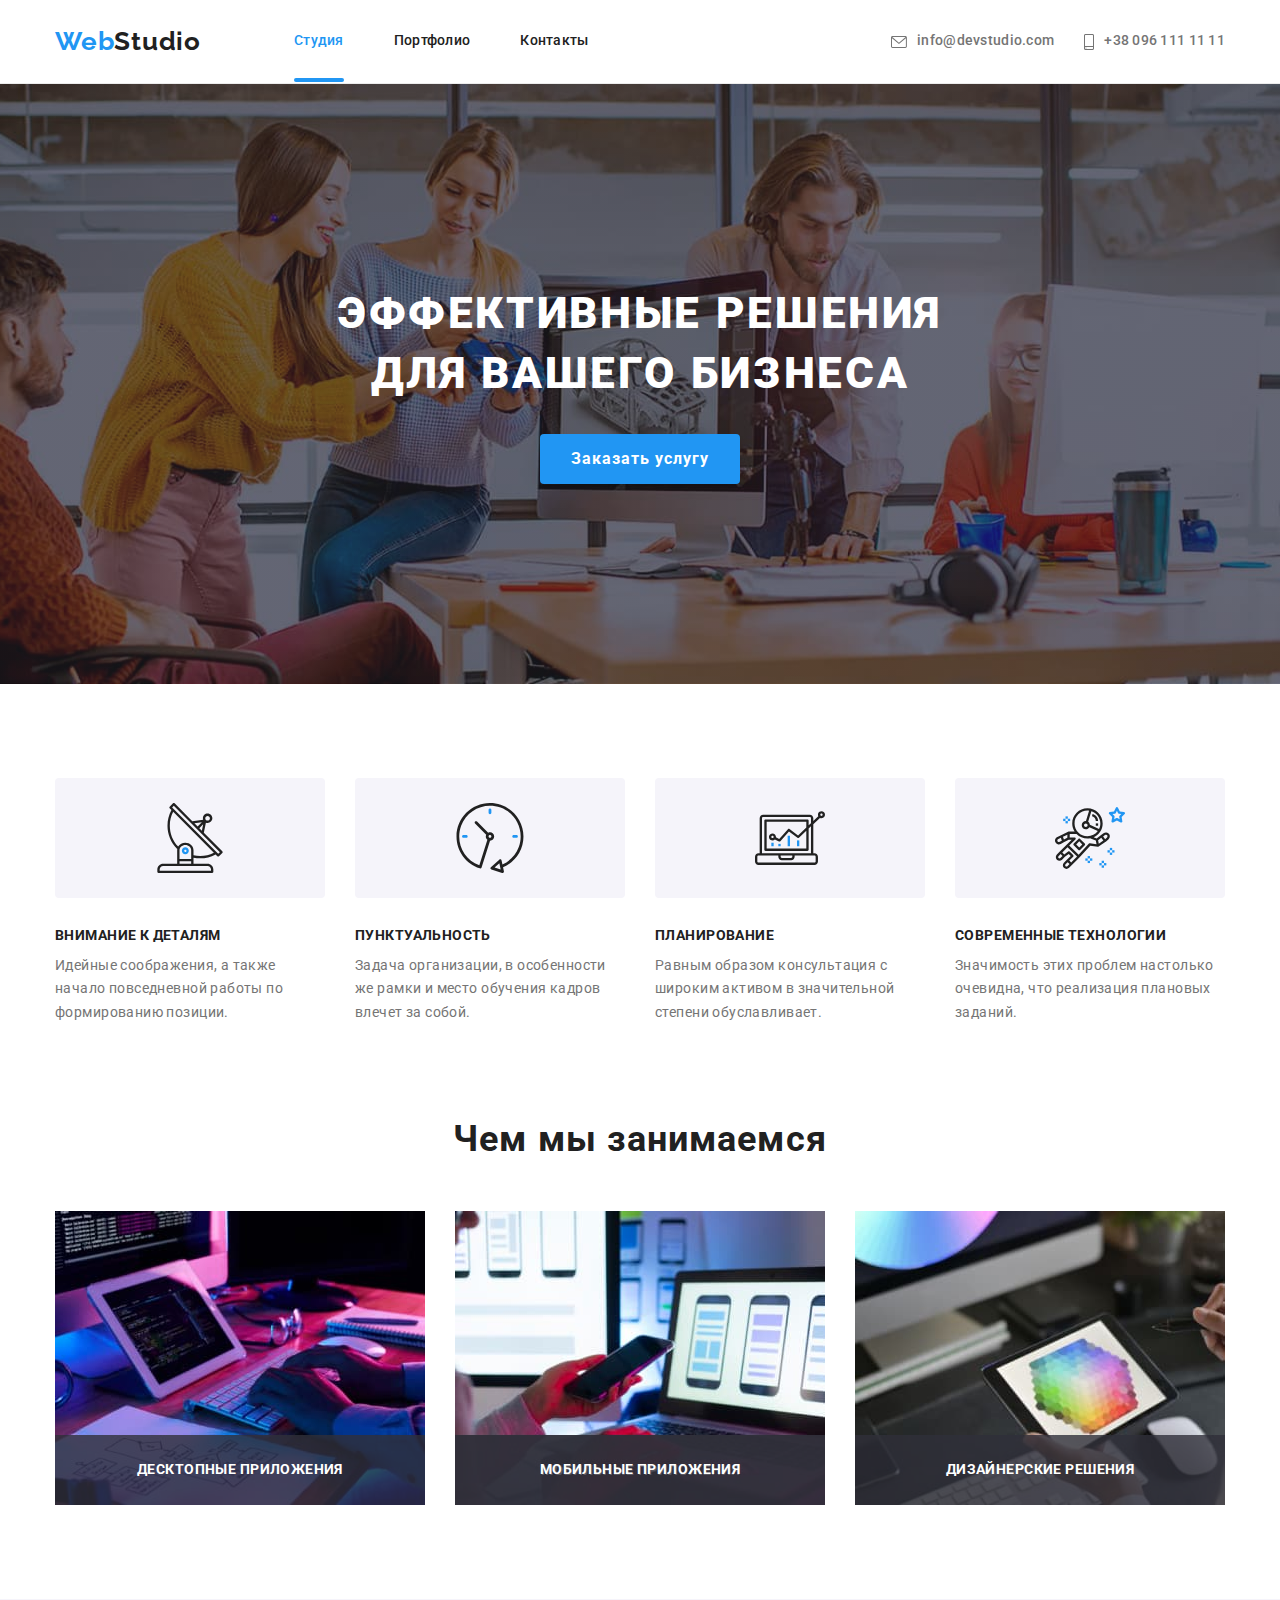
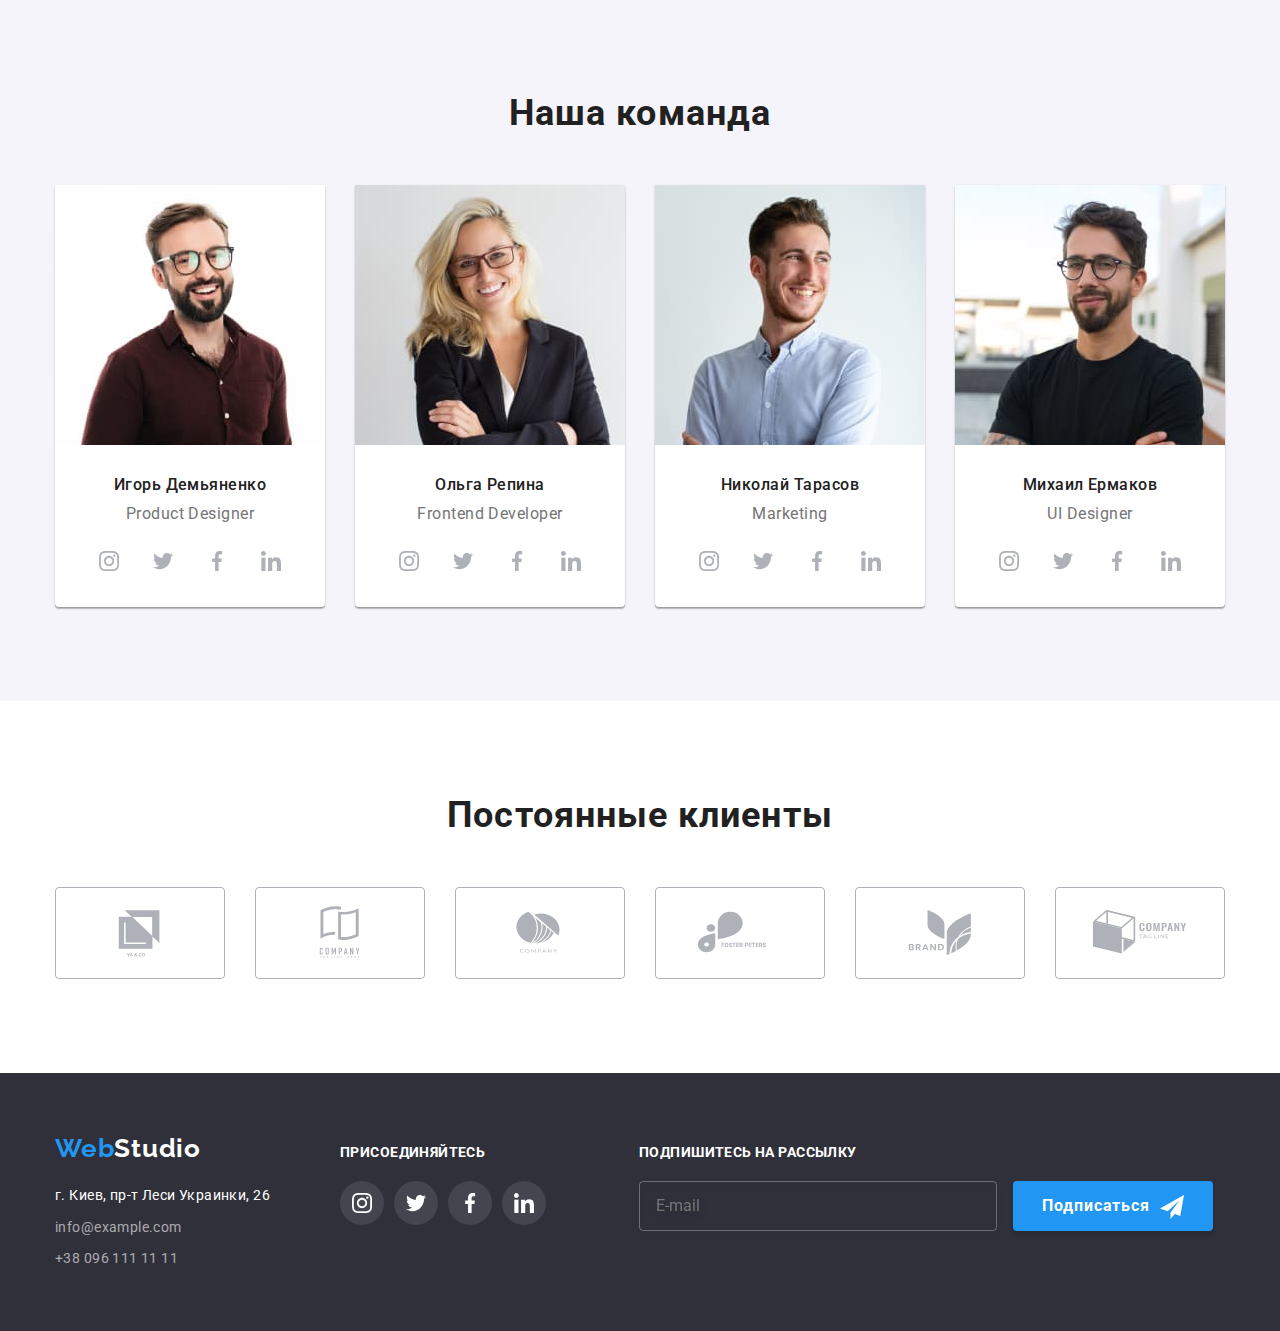
==== commit 7e64f25e: "Homework-08" ====
--- a/index.html
+++ b/index.html
@@ -53,14 +53,14 @@
           <div class="header-contakt">
             <a class="link nav__email" href="mailto:info@devstudio.com">
               <svg width="14" height="10" class="icon-envelope">
-                <use href="./images/icons.svg#envelope"></use></svg
-              >info@devstudio.com
+                <use href="./images/icons.svg#envelope"></use>
+                </svg>info@devstudio.com
             </a>
 
             <a class="link nav__tel" href="tel:+380961111111">
               <svg width="10" height="14" class="icon-smartphone">
-                <use href="./images/icons.svg#smartphone"></use></svg
-              >+38 096 111 11 11
+                <use href="./images/icons.svg#smartphone"></use>
+                </svg>+38 096 111 11 11
             </a>
           </div>
           <ul class="sandwich-social-list">
@@ -83,7 +83,7 @@
 
       <section class="section skills">
         <div class="container">
-          <!-- Hide h2 Наши скилы -->
+      
           <h2 class="visually-hidden">Наши скилы</h2>
           <ul class="skills__list">
             <li>
@@ -489,6 +489,7 @@
     </footer>
 
     <!--  _______________ Modal window ______________   -->
+    
     <div class="backdrop is-hidden" data-modal>
       <div class="modal">
         <form class="form" action="#">
@@ -547,7 +548,6 @@
         </button>
       </div>
     </div>
-    -->
 
     <script src="./js/modal.js"></script>
     <script src="./js/menu.js"></script>
--- a/css/main.min.css
+++ b/css/main.min.css
@@ -1,2 +1,2 @@
-/*! modern-normalize v1.1.0 | MIT License | https://github.com/sindresorhus/modern-normalize */*,::before,::after{-webkit-box-sizing:border-box;box-sizing:border-box}html{line-height:1.15;-webkit-text-size-adjust:100%;-moz-tab-size:4;-o-tab-size:4;tab-size:4}body{margin:0;font-family:system-ui,-apple-system,"Segoe UI",Roboto,Helvetica,Arial,sans-serif,"Apple Color Emoji","Segoe UI Emoji"}hr{height:0;color:inherit}abbr[title]{-webkit-text-decoration:underline dotted;text-decoration:underline dotted}b,strong{font-weight:bolder}code,kbd,samp,pre{font-family:ui-monospace, SFMono-Regular, Consolas, 'Liberation Mono', Menlo, monospace;font-size:1em}small{font-size:80%}sub,sup{font-size:75%;line-height:0;position:relative;vertical-align:baseline}sub{bottom:-0.25em}sup{top:-0.5em}table{text-indent:0;border-color:inherit}button,input,optgroup,select,textarea{font-family:inherit;font-size:100%;line-height:1.15;margin:0}button,select{text-transform:none}button,[type='button'],[type='reset'],[type='submit']{-webkit-appearance:button}::-moz-focus-inner{border-style:none;padding:0}:-moz-focusring{outline:1px dotted ButtonText}:-moz-ui-invalid{box-shadow:none}legend{padding:0}progress{vertical-align:baseline}::-webkit-inner-spin-button,::-webkit-outer-spin-button{height:auto}[type='search']{-webkit-appearance:textfield;outline-offset:-2px}::-webkit-search-decoration{-webkit-appearance:none}::-webkit-file-upload-button{-webkit-appearance:button;font:inherit}summary{display:list-item}:root{--accent-color: #2196f3;--main-color: #212121;--main-color2: #757575;--main-color3: #afb1b8;--hero-bg: #c4c4c4;--icon-color: #fff;--icon-color2: AFB1B8;--icon-bg: #ffffff1a;--bg-color: #f5f4fa;--bg-color2: #2f303a;--bg-card-color: #fff;--color-logo: #000000;--footer-color: #fff;--footer-color2: #ffffff99;--btn-text-color: #fff;--btn-text-color2: #212121;--btn-background-color: #f5f4fa;--modal-ovarley: #00000033;--modal-bg-color: #fff;--transition-cub: cubic-bezier(0.4, 0, 0.2, 1);--transition-during: 250ms}body{font-family:'Roboto', sans-serif;color:var(--main-color)}h1,h2,h3,p,ul{padding:0;margin:0}ul{list-style:none}.container{margin:0 auto;padding-left:15px;padding-right:15px;max-width:480px}.section{padding-top:60px;padding-bottom:60px}.visually-hidden{position:absolute;width:1px;height:1px;margin:-1px;border:0;padding:0;white-space:nowrap;-webkit-clip-path:inset(100%);clip-path:inset(100%);clip:rect(0 0 0 0);overflow:hidden}.link{display:block;text-decoration:none;color:var(--main-color);font-weight:500;font-size:14px;line-height:1.14;letter-spacing:.02em;cursor:pointer;-webkit-transition-property:color;transition-property:color;-webkit-transition-duration:var(--transition-during);transition-duration:var(--transition-during);-webkit-transition-timing-function:var(--transition-cub);transition-timing-function:var(--transition-cub)}.link:hover,.link:focus{color:var(--accent-color)}@media screen and (min-width: 768px){.container{max-width:initial;width:768px}}@media screen and (min-width: 1200px){.container{max-width:initial;width:1200px}.section{padding-top:94px;padding-bottom:94px}}.logo{font-family:Raleway;font-style:normal;font-weight:700;font-size:24px;line-height:1.19;letter-spacing:.03em;color:var(--main-color)}@media screen and (min-width: 1200px){.logo{font-family:Raleway;font-style:normal;font-weight:700;font-size:26px;line-height:1.19;letter-spacing:.03em}}.button{font-family:inherit;font-style:normal;font-weight:700;font-size:16px;line-height:1.86;letter-spacing:.06em;text-align:center;width:200px;height:50px;padding:0;color:var(--btn-text-color);background-color:var(--accent-color);-webkit-box-shadow:0px 4px 4px rgba(0,0,0,0.15);box-shadow:0px 4px 4px rgba(0,0,0,0.15);border:none;border-radius:4px;-webkit-transition-property:background-color;transition-property:background-color;-webkit-transition-duration:var(--transition-during);transition-duration:var(--transition-during);-webkit-transition-timing-function:var(--transition-cub);transition-timing-function:var(--transition-cub)}@media screen and (min-width: 1200px){.button:hover,.button:focus,.button:active{background-color:#188ce8}}.set-social-icons{display:-webkit-box;display:-ms-flexbox;display:flex;-webkit-box-pack:center;-ms-flex-pack:center;justify-content:center;margin:0 auto}.set-social-icons>:not(:last-child){margin-right:10px}.icon-social{width:20px;height:20px;fill:currentColor}.social-link{display:-webkit-box;display:-ms-flexbox;display:flex;-webkit-box-pack:center;-ms-flex-pack:center;justify-content:center;-webkit-box-align:center;-ms-flex-align:center;align-items:center;width:44px;height:44px;border-radius:50%;color:var(--main-color3)}.social-link{background-color:var(--icon-bg);-webkit-transition-property:background-color;transition-property:background-color;-webkit-transition-duration:var(--transition-during);transition-duration:var(--transition-during);-webkit-transition-timing-function:var(--transition-cub);transition-timing-function:var(--transition-cub)}.social-link:hover,.social-link:focus{color:var(--icon-color);background-color:var(--accent-color)}.header{position:relative;margin:0 auto;padding-top:16px;padding-bottom:16px;max-width:480px}@media screen and (min-width: 481px) and (max-width: 767px){.header{max-width:initial}.header .container--header{width:480px}}.header--line{border-bottom:1px solid #ececec}.w-logo{color:var(--accent-color)}.svg-icon-menu{fill:var(--main-color)}.btn-menu-open{position:absolute;right:15px;top:10px;display:-webkit-box;display:-ms-flexbox;display:flex;border:none;padding:0;background-color:transparent}@media screen and (min-width: 481px) and (max-width: 767px){.btn-menu-open{right:calc(50vw - 225px)}}@media screen and (min-width: 768px){.container--header{display:-webkit-box;display:-ms-flexbox;display:flex;-webkit-box-align:center;-ms-flex-align:center;align-items:center;position:relative;width:768px}.header{max-width:initial;padding-top:26px;padding-bottom:26px}.btn-menu-open{display:none}}@media screen and (min-width: 1200px){.container--header{width:1200px}}.sandwich{display:none;padding:40px calc(50vw - 200px);position:fixed;-webkit-box-orient:vertical;-webkit-box-direction:normal;-ms-flex-direction:column;flex-direction:column;left:0;top:0;z-index:100;width:100vw;height:100vh;opacity:0;visibility:hidden;background-color:var(--modal-bg-color)}.sandwich.is-open{display:-webkit-box;display:-ms-flexbox;display:flex;opacity:1;visibility:visible}.nav__list>:not(:last-child){margin-bottom:32px}.nav__link{font-family:Roboto;font-style:normal;font-weight:500;font-size:40px;line-height:1.17;letter-spacing:.02em;color:var(--main-color)}.btn-close-menu{display:block;position:fixed;top:10px;right:calc(50vw - 225px);border:none;padding:0;z-index:101;background-color:transparent}.btn-close-menu:hover .svg-icon-menu,.btn-close-menu:focus .svg-icon-menu,.btn-close-menu:active .svg-icon-menu{fill:var(--accent-color)}.header-contakt{display:-webkit-box;display:-ms-flexbox;display:flex;-webkit-box-orient:vertical;-webkit-box-direction:reverse;-ms-flex-direction:column-reverse;flex-direction:column-reverse;margin-top:auto}.nav__tel{font-family:Roboto;font-style:normal;font-weight:500;font-size:34px;line-height:1.17;letter-spacing:.02em;color:var(--accent-color)}.nav__email{font-family:Roboto;font-style:normal;font-weight:500;font-size:24px;line-height:1.17;letter-spacing:.02em;color:var(--main-color2);margin-top:32px}.icon-envelope,.icon-smartphone{display:none}.sandwich-social-list{display:-webkit-box;display:-ms-flexbox;display:flex;-webkit-box-pack:center;-ms-flex-pack:center;justify-content:center}.sandwich__social-link{display:-webkit-box;display:-ms-flexbox;display:flex;-ms-flex-line-pack:center;align-content:center;margin-top:64px}.sandwich__social-link>:nth-child(n+1){font-family:Roboto;font-style:normal;font-weight:500;font-size:18px;line-height:1.12;letter-spacing:.02em;color:var(--accent-color)}.sandwich__social-link:not(:last-child)::after{content:'';height:22px;width:0;border-left:1px solid rgba(33,33,33,0.2);margin-left:10px;margin-right:10px}@media screen and (max-width: 480px){.sandwich{padding:40px 48px}.btn-close-menu{left:initial;right:15px}}@media screen and (min-width: 768px){.sandwich{position:initial;opacity:1;visibility:visible;display:-webkit-box;display:-ms-flexbox;display:flex;-webkit-box-orient:horizontal;-webkit-box-direction:normal;-ms-flex-direction:row;flex-direction:row;-webkit-box-align:center;-ms-flex-align:center;align-items:center;width:initial;height:initial;padding:initial;margin-left:88px;-webkit-box-flex:1;-ms-flex-positive:1;flex-grow:1}.btn-close-menu{display:none}.nav__list{display:-webkit-box;display:-ms-flexbox;display:flex;-webkit-box-align:center;-ms-flex-align:center;align-items:center}.nav__list>:not(:last-child){margin-bottom:initial;margin-right:50px}.nav__list>:nth-child(n+1){position:relative}.nav__link{font-family:Roboto;font-style:normal;font-weight:500;font-size:14px;line-height:1.14;letter-spacing:.02em;color:var(--main-color)}.sandwich-social-list{display:none}.header-contakt{position:absolute;display:-webkit-box;display:-ms-flexbox;display:flex;-webkit-box-orient:vertical;-webkit-box-direction:normal;-ms-flex-direction:column;flex-direction:column;top:-5px;right:15px}.nav__email,.nav__tel{font-family:Roboto;font-style:normal;font-weight:500;font-size:12px;line-height:1.16;letter-spacing:.02em;color:var(--main-color2);margin:initial}.nav__email{margin-bottom:10px}.icon-envelope,.icon-smartphone{vertical-align:middle;display:initial;margin-right:8px;fill:currentColor}.current::after{content:'';position:absolute;bottom:-33px;left:0;width:100%;height:4px;border-radius:2px;background-color:var(--accent-color)}}@media screen and (min-width: 1200px){.sandwich{position:initial;opacity:1;visibility:visible;display:-webkit-box;display:-ms-flexbox;display:flex;-webkit-box-orient:horizontal;-webkit-box-direction:normal;-ms-flex-direction:row;flex-direction:row;-webkit-box-align:center;-ms-flex-align:center;align-items:center;width:initial;height:initial;padding:initial;margin-left:93px;-webkit-box-flex:1;-ms-flex-positive:1;flex-grow:1}.header-contakt{position:initial;display:-webkit-box;display:-ms-flexbox;display:flex;-webkit-box-orient:horizontal;-webkit-box-direction:normal;-ms-flex-direction:row;flex-direction:row;-webkit-box-align:center;-ms-flex-align:center;align-items:center;margin-left:auto}.nav__email,.nav__tel{display:block;font-family:Roboto;font-style:normal;font-weight:500;font-size:14px;line-height:1.14;letter-spacing:.02em}.nav__email{margin-right:30px;margin-bottom:0}.icon-smartphone{width:10px;height:16px;margin-right:10px}.icon-envelope{width:16px;height:12px;margin-right:10px}}.current{color:var(--accent-color)}.backdrop{position:fixed;top:0;left:0;width:100%;height:100%;z-index:199;background-color:var(--modal-ovarley)}.backdrop.is-hidden{visibility:hidden;pointer-events:none}.backdrop.is-hidden .modal{opacity:0;visibility:hidden;-webkit-transform:translate(-50%, -50%) rotateX(90deg);transform:translate(-50%, -50%) rotateX(90deg);-webkit-transition-property:opacity, visibility, -webkit-transform;transition-property:opacity, visibility, -webkit-transform;transition-property:transform, opacity, visibility;transition-property:transform, opacity, visibility, -webkit-transform;-webkit-transition-duration:var(--transition-during);transition-duration:var(--transition-during);-webkit-transition-timing-function:var(--transition-cub);transition-timing-function:var(--transition-cub)}.modal{position:relative;top:50%;left:50%;z-index:200;max-width:450px;height:auto;padding:40px;background:var(--modal-bg-color);-webkit-box-shadow:0px 1px 3px rgba(0,0,0,0.12),0px 1px 1px rgba(0,0,0,0.14),0px 2px 1px rgba(0,0,0,0.2);box-shadow:0px 1px 3px rgba(0,0,0,0.12),0px 1px 1px rgba(0,0,0,0.14),0px 2px 1px rgba(0,0,0,0.2);border-radius:4px;opacity:1;visibility:visible;-webkit-transform:translate(-50%, -50%) rotateX(0deg);transform:translate(-50%, -50%) rotateX(0deg);-webkit-transition-property:opacity, -webkit-transform;transition-property:opacity, -webkit-transform;transition-property:transform, opacity;transition-property:transform, opacity, -webkit-transform;-webkit-transition-duration:var(--transition-during);transition-duration:var(--transition-during);-webkit-transition-timing-function:var(--transition-cub);transition-timing-function:var(--transition-cub)}.modal__btn-close{position:absolute;display:-webkit-box;display:-ms-flexbox;display:flex;-webkit-box-align:center;-ms-flex-align:center;align-items:center;-webkit-box-pack:center;-ms-flex-pack:center;justify-content:center;width:30px;height:30px;padding:0;top:8px;right:8px;-webkit-box-sizing:border-box;box-sizing:border-box;background:var(--modal-bg-color);border:1px solid rgba(0,0,0,0.1);border-radius:50%;cursor:pointer;-webkit-transition-property:fill;transition-property:fill;-webkit-transition-duration:var(--transition-during);transition-duration:var(--transition-during);-webkit-transition-timing-function:var(--transition-cub);transition-timing-function:var(--transition-cub)}.modal__btn-close:focus .icon-close,.modal__btn-close:hover .icon-close,.modal__btn-close:active .icon-close{fill:var(--accent-color)}.icon-close{width:18px;height:18px}.form{display:block}.form__h2{font-family:Roboto;font-style:normal;font-weight:700;font-size:20px;line-height:1.5;letter-spacing:.03em;text-align:center;color:var(--btn-text-color2);margin-bottom:12px}.form__label-input{display:block;font-family:Roboto;font-style:normal;font-weight:400;font-size:12px;line-height:1.16;letter-spacing:.01em;color:var(--main-color2);margin-bottom:4px}.form__input-zone{position:relative;color:var(--main-color);margin-bottom:10px}.form__input{width:100%;height:40px;padding-left:42px;border:1px solid rgba(33,33,33,0.2);-webkit-box-sizing:border-box;box-sizing:border-box;border-radius:4px;background-color:transparent;font-family:Roboto;font-style:normal;font-weight:400;font-size:12px;line-height:1.16;letter-spacing:.01em;color:rgba(117,117,117,0.5);-webkit-transition-property:border-color;transition-property:border-color;-webkit-transition-duration:var(--transition-during);transition-duration:var(--transition-during);-webkit-transition-timing-function:var(--transition-cub);transition-timing-function:var(--transition-cub)}.form__icon{position:absolute;width:18px;height:18px;top:50%;left:12px;-webkit-transform:translateY(-50%);transform:translateY(-50%);fill:currentColor;-webkit-transition-property:fill;transition-property:fill;-webkit-transition-duration:var(--transition-during);transition-duration:var(--transition-during);-webkit-transition-timing-function:var(--transition-cub);transition-timing-function:var(--transition-cub)}.form__input:hover,.form__input:focus,.form__textarea:hover,.form__textarea:focus{border-color:var(--accent-color);outline:none;cursor:pointer}.form__input:hover+.form__icon,.form__input:focus+.form__icon{fill:var(--accent-color)}.form__textarea{width:100%;height:120px;padding:12px 16px;margin-bottom:20px;border:1px solid rgba(33,33,33,0.2);-webkit-box-sizing:border-box;box-sizing:border-box;border-radius:4px;resize:none;font-family:Roboto;font-style:normal;font-weight:400;font-size:12px;line-height:1.16;letter-spacing:.01em;color:rgba(117,117,117,0.5);-webkit-transition-property:border-color;transition-property:border-color;-webkit-transition-duration:var(--transition-during);transition-duration:var(--transition-during);-webkit-transition-timing-function:var(--transition-cub);transition-timing-function:var(--transition-cub)}.form__checkbox{margin-bottom:30px;text-align:center}.form__label-checkbox{display:-webkit-box;display:-ms-flexbox;display:flex;-webkit-box-align:center;-ms-flex-align:center;align-items:center;font-family:Roboto;font-style:normal;font-weight:400;font-size:12px;line-height:1.17;letter-spacing:.03em;margin-bottom:30px;color:var(--main-color2)}.form__label-checkbox a{color:var(--accent-color)}.form__label-checkbox span{display:-webkit-box;display:-ms-flexbox;display:flex;-webkit-box-align:center;-ms-flex-align:center;align-items:center;width:16px;height:15px;margin-right:7px;border:2px solid var(--btn-text-color2);border-radius:2px}.form__icon-check{fill:transparent;-webkit-transition-property:fill;transition-property:fill;-webkit-transition-duration:var(--transition-during);transition-duration:var(--transition-during);-webkit-transition-timing-function:var(--transition-cub);transition-timing-function:var(--transition-cub)}.form__input-checkbox:checked+.form__label-checkbox span{background-color:var(--accent-color);border:none}.form__input-checkbox:checked+.form__label-checkbox .form__icon-check{fill:#fff}.form__input-checkbox:focus+.form__label-checkbox span{outline:2px solid var(--accent-color)}.button--modal{display:block;margin-right:auto;margin-left:auto;cursor:pointer}.button--modal:hover,.button--modal:focus{background-color:#188ce8}@media screen and (max-height: 615px){.modal{height:calc(100vh - 10px);overflow-y:scroll}}.hero{background-color:var(--hero-bg);background-image:-webkit-gradient(linear, left top, left bottom, from(rgba(47,48,58,0.4)), to(rgba(47,48,58,0.4))),url(../images/hero-bg.jpg);background-image:linear-gradient(rgba(47,48,58,0.4), rgba(47,48,58,0.4)),url(../images/hero-bg.jpg);background-size:480px;background-repeat:no-repeat;background-position:center;padding-top:118px;padding-bottom:118px;text-align:center}@media (min-device-pixel-ratio: 2), (-webkit-min-device-pixel-ratio: 2), (min-resolution: 192dpi), (min-resolution: 2dppx){.hero{background-image:-webkit-gradient(linear, left top, left bottom, from(rgba(47,48,58,0.4)), to(rgba(47,48,58,0.4))),url(../images/hero-bg@2x.jpg);background-image:linear-gradient(rgba(47,48,58,0.4), rgba(47,48,58,0.4)),url(../images/hero-bg@2x.jpg)}}.header-1{font-family:Roboto;font-style:normal;font-weight:900;font-size:26px;line-height:1.61;letter-spacing:.06em;color:var(--footer-color);margin:0 auto 30px;text-transform:uppercase;max-width:360px}.button--hero:hover,.button--hero:focus{background-color:#188ce8}@media screen and (min-width: 768px){.hero{padding-top:118px;padding-bottom:118px;background-image:-webkit-gradient(linear, left top, left bottom, from(rgba(47,48,58,0.4)), to(rgba(47,48,58,0.4))),url(../images/hero-bg-t.jpg);background-image:linear-gradient(rgba(47,48,58,0.4), rgba(47,48,58,0.4)),url(../images/hero-bg-t.jpg);background-size:cover}}@media screen and (min-width: 768px) and (min-device-pixel-ratio: 2), screen and (min-width: 768px) and (-webkit-min-device-pixel-ratio: 2), screen and (min-width: 768px) and (min-resolution: 192dpi), screen and (min-width: 768px) and (min-resolution: 2dppx){.hero{background-image:-webkit-gradient(linear, left top, left bottom, from(rgba(47,48,58,0.4)), to(rgba(47,48,58,0.4))),url(../images/hero-bg-t@2x.jpg);background-image:linear-gradient(rgba(47,48,58,0.4), rgba(47,48,58,0.4)),url(../images/hero-bg-t@2x.jpg)}}@media screen and (min-width: 1200px){.hero{padding-top:200px;padding-bottom:200px;background-image:-webkit-gradient(linear, left top, left bottom, from(rgba(47,48,58,0.4)), to(rgba(47,48,58,0.4))),url(../images/hero-bg-d.jpg);background-image:linear-gradient(rgba(47,48,58,0.4), rgba(47,48,58,0.4)),url(../images/hero-bg-d.jpg);background-size:cover}}@media screen and (min-width: 1200px) and (min-device-pixel-ratio: 2), screen and (min-width: 1200px) and (-webkit-min-device-pixel-ratio: 2), screen and (min-width: 1200px) and (min-resolution: 192dpi), screen and (min-width: 1200px) and (min-resolution: 2dppx){.hero{background-image:-webkit-gradient(linear, left top, left bottom, from(rgba(47,48,58,0.4)), to(rgba(47,48,58,0.4))),url(../images/hero-bg-d@2x.jpg);background-image:linear-gradient(rgba(47,48,58,0.4), rgba(47,48,58,0.4)),url(../images/hero-bg-d@2x.jpg)}}@media screen and (min-width: 1200px){.header-1{font-family:Roboto;font-style:normal;font-weight:900;font-size:44px;line-height:1.36;letter-spacing:.06em;max-width:700px}}.skills__list>:not(:last-child){margin-bottom:30px}.field{display:-webkit-box;display:-ms-flexbox;display:flex;-webkit-box-pack:center;-ms-flex-pack:center;justify-content:center;-webkit-box-align:center;-ms-flex-align:center;align-items:center;height:120px;background-color:var(--bg-color);border-radius:4px}.field__icon-skills{width:70px;height:70px}.skills__header-3{font-family:Roboto;font-style:normal;font-weight:700;font-size:14px;line-height:1.14;letter-spacing:.03em;text-transform:uppercase;text-align:center;margin-top:30px;color:var(--main-color)}.skills__text{font-family:Roboto;font-style:normal;font-weight:400;font-size:14px;line-height:1.71;letter-spacing:.03em;color:var(--main-color2);margin-top:10px}@media screen and (min-width: 768px){.skills__list{display:-webkit-box;display:-ms-flexbox;display:flex;-ms-flex-wrap:wrap;flex-wrap:wrap}.skills__list>:nth-child(n+1){-ms-flex-preferred-size:calc((100% + 30px) / 2 - 30px);flex-basis:calc((100% + 30px) / 2 - 30px);margin:30px 30px 0 0}.skills__list>:nth-child(-n+2){margin-top:0}.skills__list>:nth-child(2n){margin-right:0}.skills__header-3{text-align:start}}@media screen and (min-width: 1200px){.skills__list>:nth-child(n+1){-ms-flex-preferred-size:calc((100% + 30px) / 4 - 30px);flex-basis:calc((100% + 30px) / 4 - 30px);margin:30px 30px 0 0}.skills__list>:nth-child(-n+4){margin-top:0}.skills__list>:nth-child(4n){margin-right:0}.skills{padding-bottom:0}}.section--we-do{display:none}@media screen and (min-width: 1200px){.section--we-do{display:block}.header-2{font-family:Roboto;font-style:normal;font-weight:700;font-size:36px;line-height:1.16;letter-spacing:.03em;text-align:center}.we-do{display:-webkit-box;display:-ms-flexbox;display:flex;-webkit-box-pack:center;-ms-flex-pack:center;justify-content:center;margin-top:50px}.we-do>:not(:last-child){margin-right:30px}.works-board{position:relative}.works-board>:nth-child(n+1){display:block}.works-board__label{position:absolute;bottom:0;padding-top:27px;font-family:Roboto;font-style:normal;font-weight:700;font-size:14px;line-height:1.14;letter-spacing:.03em;text-align:center;text-transform:uppercase;color:var(--btn-text-color);background-color:rgba(47,48,58,0.8);height:70px;width:100%}}.section--command{background:var(--bg-color)}.header-2{font-family:Roboto;font-style:normal;font-weight:700;font-size:28px;line-height:1.18;letter-spacing:.03em;margin-bottom:30px;text-align:center}.command>:not(:last-child){margin-bottom:30px}.command>:nth-child(n+1){padding-bottom:24px;background-color:var(--bg-card-color);-webkit-box-shadow:0px 1px 3px rgba(0,0,0,0.12),0px 1px 1px rgba(0,0,0,0.14),0px 2px 1px rgba(0,0,0,0.2);box-shadow:0px 1px 3px rgba(0,0,0,0.12),0px 1px 1px rgba(0,0,0,0.14),0px 2px 1px rgba(0,0,0,0.2);border-radius:0px 0px 4px 4px}.staff__photo{display:block;max-width:100%;height:auto;overflow:hidden;margin-bottom:30px}.staff__name{font-family:Roboto;font-style:normal;font-weight:500;font-size:16px;line-height:1.19;letter-spacing:.03em;color:var(--main-color);text-align:center;margin-bottom:10px}.staff__profession{font-family:Roboto;font-style:normal;font-weight:400;font-size:16px;line-height:1.19;letter-spacing:.03em;color:var(--main-color2);text-align:center;margin-bottom:16px}@media screen and (min-width: 768px){.command{display:-webkit-box;display:-ms-flexbox;display:flex;-ms-flex-wrap:wrap;flex-wrap:wrap}.command>:nth-child(n+1){-ms-flex-preferred-size:calc((100% + 30px) / 2 - 30px);flex-basis:calc((100% + 30px) / 2 - 30px);margin:30px 30px 0 0}.command>:nth-child(-n+2){margin-top:0}.command>:nth-child(2n){margin-right:0}.header-2{font-family:Roboto;font-style:normal;font-weight:700;font-size:28px;line-height:1.18;letter-spacing:.03em;margin-bottom:30px;text-align:center}}@media screen and (min-width: 1200px){.command{display:-webkit-box;display:-ms-flexbox;display:flex;-ms-flex-wrap:wrap;flex-wrap:wrap}.command>:nth-child(n+1){-ms-flex-preferred-size:calc((100% + 30px) / 4 - 30px);flex-basis:calc((100% + 30px) / 4 - 30px);margin:30px 30px 0 0}.command>:nth-child(-n+4){margin-top:0}.command>:nth-child(4n){margin-right:0}.header-2{font-family:Roboto;font-style:normal;font-weight:700;font-size:36px;line-height:1.16;letter-spacing:.03em;text-align:center}}.clients{display:-webkit-box;display:-ms-flexbox;display:flex;-ms-flex-wrap:wrap;flex-wrap:wrap;margin-top:30px}.client{display:block;-ms-flex-preferred-size:calc((100% + 30px) / 2 - 30px);flex-basis:calc((100% + 30px) / 2 - 30px);margin-top:30px;margin-right:30px;cursor:pointer}.client:nth-child(2n+2){margin-right:0}.client:nth-child(-n+2){margin-top:0}.icon-client{width:106px;height:60px;fill:currentColor}.client__link{display:-webkit-box;display:-ms-flexbox;display:flex;-webkit-box-pack:center;-ms-flex-pack:center;justify-content:center;-webkit-box-align:center;-ms-flex-align:center;align-items:center;border:1px solid var(--main-color3);border-radius:4px;height:92px;color:var(--main-color3);outline:none;-webkit-transition-property:border-color, color;transition-property:border-color, color;-webkit-transition-duration:var(--transition-during),var(--transition-during);transition-duration:var(--transition-during),var(--transition-during);-webkit-transition-timing-function:var(--transition-cub),var(--transition-cub);transition-timing-function:var(--transition-cub),var(--transition-cub)}.client__link:hover,.client__link:active,.client__link:focus{border-color:var(--accent-color)}@media screen and (min-width: 768px){.clients>:nth-child(n){-ms-flex-preferred-size:calc((100% + 30px) / 3 - 30px);flex-basis:calc((100% + 30px) / 3 - 30px);margin:30px 30px 0 0}.clients>:nth-child(-n+3){margin-top:0}.clients>:nth-child(3n){margin-right:0}}@media screen and (min-width: 1200px){.clients>:nth-child(n){-ms-flex-preferred-size:calc((100% + 30px) / 6 - 30px);flex-basis:calc((100% + 30px) / 6 - 30px);margin:30px 30px 0 0}.clients>:nth-child(-n+6){margin-top:0}.clients>:nth-child(6n){margin-right:0}}.footer{padding-top:60px;padding-bottom:60px;background-color:var(--bg-color2)}.container--footer{text-align:center}@media screen and (min-width: 768px){.container--footer{text-align:initial}}.logo--footer{color:var(--footer-color)}.address{margin-top:20px;margin-left:auto;margin-right:auto}.addr{font-family:Roboto;font-style:normal;font-weight:400;font-size:14px;line-height:1.71;letter-spacing:.03em;color:var(--footer-color)}.contakt{font-family:Roboto;font-style:normal;font-weight:400;font-size:14px;line-height:1.71;letter-spacing:.03em;color:var(--footer-color2);margin-top:8px}.offer{margin:60px auto 0;text-align:center}.offer__label{font-family:Roboto;font-style:normal;font-weight:700;font-size:14px;line-height:1.14;letter-spacing:.03em;text-transform:uppercase;color:var(--footer-color)}.offer__set-social-icons{margin-top:20px}.offer__social-link{display:-webkit-box;display:-ms-flexbox;display:flex;-webkit-box-pack:center;-ms-flex-pack:center;justify-content:center;-webkit-box-align:center;-ms-flex-align:center;align-items:center;width:44px;height:44px;border-radius:50%;background-color:var(--icon-bg);color:var(--footer-color)}.subscriber{max-width:100%;margin-top:60px;text-align:center}.subscriber__label{display:block;font-family:Roboto;font-style:normal;font-weight:700;font-size:14px;line-height:1.14;letter-spacing:.03em;text-transform:uppercase;color:var(--footer-color)}.subscriber__mail{display:block;margin-top:20px;width:100%;height:50px;background-color:transparent;color:var(--footer-color2);border:1px solid rgba(255,255,255,0.3);-webkit-box-sizing:border-box;box-sizing:border-box;-webkit-filter:drop-shadow(0px 4px 4px rgba(0,0,0,0.15));filter:drop-shadow(0px 4px 4px rgba(0,0,0,0.15));border-radius:4px;padding-left:16px}.button__subscriber{margin-top:20px}.button--send{margin-left:10px;vertical-align:middle}@media screen and (min-width: 768px){.footer-info{margin-left:61px;display:-webkit-box;display:-ms-flexbox;display:flex;-webkit-box-pack:start;-ms-flex-pack:start;justify-content:start;-webkit-box-align:start;-ms-flex-align:start;align-items:start}.logo-address{text-align:center}.logo--footer{margin:initial;margin-bottom:20px}.address{margin:initial}.offer{margin-top:5px;margin-left:165px;text-align:start}.subscriber__mail{width:450px;margin-left:auto;margin-right:auto}}@media screen and (min-width: 1200px){.footer-info{margin-left:0}.logo-address{text-align:left}.offer{margin:12px 0 0 70px}.container--footer{display:-webkit-box;display:-ms-flexbox;display:flex}.subscriber{margin-top:12px;margin-left:93px;text-align:left}.subscriber__mail{display:initial;width:358px;margin-right:12px}.offer__social-link{background-color:var(--icon-bg);-webkit-transition-property:background-color;transition-property:background-color;-webkit-transition-duration:var(--transition-during);transition-duration:var(--transition-during);-webkit-transition-timing-function:var(--transition-cub);transition-timing-function:var(--transition-cub)}.offer__social-link:hover,.offer__social-link:focus{background-color:var(--accent-color)}.offer__social-link:hover .icon-social,.offer__social-link:focus .icon-social{fill:var(--footer-color)}}.btn-container{display:-webkit-box;display:-ms-flexbox;display:flex;-ms-flex-wrap:wrap;flex-wrap:wrap;-webkit-box-pack:start;-ms-flex-pack:start;justify-content:flex-start}.btn-container>:not(:last-child){margin-right:8px}.btn{font-family:Roboto;font-style:normal;font-weight:500;font-size:16px;line-height:1.62;letter-spacing:.03em;text-align:center;color:var(--btn-text-color2);background-color:var(--btn-background-color);border:transparent;padding:6px 22px;border-radius:4px;margin-bottom:15px;-webkit-transition-property:color, background-color, -webkit-box-shadow;transition-property:color, background-color, -webkit-box-shadow;transition-property:color, background-color, box-shadow;transition-property:color, background-color, box-shadow, -webkit-box-shadow;-webkit-transition-duration:var(--transition-during);transition-duration:var(--transition-during);-webkit-transition-timing-function:var(--transition-cub);transition-timing-function:var(--transition-cub)}.btn:hover,.btn :active,.btn :focus{color:var(--btn-text-color);background-color:var(--accent-color);-webkit-box-shadow:0px 3px 1px rgba(0,0,0,0.1),0px 1px 2px rgba(0,0,0,0.08),0px 2px 2px rgba(0,0,0,0.12);box-shadow:0px 3px 1px rgba(0,0,0,0.1),0px 1px 2px rgba(0,0,0,0.08),0px 2px 2px rgba(0,0,0,0.12)}.card__label{padding:20px 24px;border:1px solid #eeeeee;border-top:none}.card__caption{font-family:Roboto;font-style:normal;font-weight:700;font-size:18px;line-height:2;letter-spacing:.06em;color:var(--main-color);margin-bottom:4px}.card__comment{font-family:Roboto;font-style:normal;font-weight:400;font-size:16px;line-height:1.87;letter-spacing:.03em;color:var(--main-color2)}.card-set{display:block;margin-top:25px}.card{max-width:450px}.card:not(:last-child){margin-bottom:30px}.card:hover .card__img-overlay{-webkit-transform:translateY(0);transform:translateY(0)}@media screen and (min-width: 768px){.btn-container{-webkit-box-pack:center;-ms-flex-pack:center;justify-content:center}.btn{margin-bottom:0}.card-set{display:-webkit-box;display:-ms-flexbox;display:flex;-ms-flex-wrap:wrap;flex-wrap:wrap;margin-top:30px}.card{max-width:initial;display:-webkit-box;display:-ms-flexbox;display:flex}.card:nth-child(n){-ms-flex-preferred-size:calc((100% + 30px) / 2 - 30px);flex-basis:calc((100% + 30px) / 2 - 30px);margin:30px 30px 0 0}.card:nth-child(-n+2){margin-top:0}.card:nth-child(2n){margin-right:0}.card>:nth-child(n){-webkit-box-flex:1;-ms-flex-positive:1;flex-grow:1;display:-webkit-box;display:-ms-flexbox;display:flex;-webkit-box-orient:vertical;-webkit-box-direction:normal;-ms-flex-direction:column;flex-direction:column}.card__label{-webkit-box-flex:1;-ms-flex-positive:1;flex-grow:1}}@media screen and (min-width: 1200px){.btn-container{-webkit-box-pack:center;-ms-flex-pack:center;justify-content:center}.card-set{display:-webkit-box;display:-ms-flexbox;display:flex;-ms-flex-wrap:wrap;flex-wrap:wrap;margin-top:50px}.card{max-width:initial;display:-webkit-box;display:-ms-flexbox;display:flex}.card:nth-child(n){-ms-flex-preferred-size:calc((100% + 30px) / 3 - 30px);flex-basis:calc((100% + 30px) / 3 - 30px);margin:30px 30px 0 0}.card:nth-child(-n+3){margin-top:0}.card:nth-child(3n){margin-right:0}.card>:nth-child(n){-webkit-box-flex:1;-ms-flex-positive:1;flex-grow:1;display:-webkit-box;display:-ms-flexbox;display:flex;-webkit-box-orient:vertical;-webkit-box-direction:normal;-ms-flex-direction:column;flex-direction:column}.card__label{-webkit-box-flex:1;-ms-flex-positive:1;flex-grow:1}}.card__representation{position:relative;overflow:hidden}.card__img-overlay{display:inline-block;position:absolute;top:0;width:100%;height:100%;font-family:Roboto;font-style:normal;font-weight:400;font-size:18px;line-height:1.56;letter-spacing:.03em;color:#ffffff;background-color:rgba(33,150,243,0.9);padding:24px 24px;overflow:hidden;overflow-y:auto;-webkit-transform:translateY(101%);transform:translateY(101%);-webkit-transition:-webkit-transform var(--transition-during) var(--transition-cub);transition:-webkit-transform var(--transition-during) var(--transition-cub);transition:transform var(--transition-during) var(--transition-cub);transition:transform var(--transition-during) var(--transition-cub), -webkit-transform var(--transition-during) var(--transition-cub)}@media screen and (min-width: 768px){.card__img-overlay{padding:49px 24px}}@media screen and (min-width: 1200px){.card__img-overlay{overflow-y:hidden;padding:63px 24px}}@media screen and (min-width: 768px){.card__img-overlay{padding:42px 24px}}.image{display:block;max-width:100%;height:auto}
+/*! modern-normalize v1.1.0 | MIT License | https://github.com/sindresorhus/modern-normalize */*,::before,::after{-webkit-box-sizing:border-box;box-sizing:border-box}html{line-height:1.15;-webkit-text-size-adjust:100%;-moz-tab-size:4;-o-tab-size:4;tab-size:4}body{margin:0;font-family:system-ui,-apple-system,"Segoe UI",Roboto,Helvetica,Arial,sans-serif,"Apple Color Emoji","Segoe UI Emoji"}hr{height:0;color:inherit}abbr[title]{-webkit-text-decoration:underline dotted;text-decoration:underline dotted}b,strong{font-weight:bolder}code,kbd,samp,pre{font-family:ui-monospace, SFMono-Regular, Consolas, 'Liberation Mono', Menlo, monospace;font-size:1em}small{font-size:80%}sub,sup{font-size:75%;line-height:0;position:relative;vertical-align:baseline}sub{bottom:-0.25em}sup{top:-0.5em}table{text-indent:0;border-color:inherit}button,input,optgroup,select,textarea{font-family:inherit;font-size:100%;line-height:1.15;margin:0}button,select{text-transform:none}button,[type='button'],[type='reset'],[type='submit']{-webkit-appearance:button}::-moz-focus-inner{border-style:none;padding:0}:-moz-focusring{outline:1px dotted ButtonText}:-moz-ui-invalid{box-shadow:none}legend{padding:0}progress{vertical-align:baseline}::-webkit-inner-spin-button,::-webkit-outer-spin-button{height:auto}[type='search']{-webkit-appearance:textfield;outline-offset:-2px}::-webkit-search-decoration{-webkit-appearance:none}::-webkit-file-upload-button{-webkit-appearance:button;font:inherit}summary{display:list-item}:root{--accent-color: #2196f3;--main-color: #212121;--main-color2: #757575;--main-color3: #afb1b8;--hero-bg: #c4c4c4;--icon-color: #fff;--icon-color2: AFB1B8;--icon-bg: #ffffff1a;--bg-color: #f5f4fa;--bg-color2: #2f303a;--bg-card-color: #fff;--color-logo: #000000;--footer-color: #fff;--footer-color2: #ffffff99;--btn-text-color: #fff;--btn-text-color2: #212121;--btn-background-color: #f5f4fa;--modal-ovarley: #00000033;--modal-bg-color: #fff;--transition-cub: cubic-bezier(0.4, 0, 0.2, 1);--transition-during: 250ms}body{font-family:'Roboto', sans-serif;color:var(--main-color)}h1,h2,h3,p,ul{padding:0;margin:0}ul{list-style:none}.container{margin:0 auto;padding-left:15px;padding-right:15px;max-width:480px}.section{padding-top:60px;padding-bottom:60px}.visually-hidden{position:absolute;width:1px;height:1px;margin:-1px;border:0;padding:0;white-space:nowrap;-webkit-clip-path:inset(100%);clip-path:inset(100%);clip:rect(0 0 0 0);overflow:hidden}.link{display:block;text-decoration:none;color:var(--main-color);font-weight:500;font-size:14px;line-height:1.14;letter-spacing:.02em;cursor:pointer;-webkit-transition-property:color;transition-property:color;-webkit-transition-duration:var(--transition-during);transition-duration:var(--transition-during);-webkit-transition-timing-function:var(--transition-cub);transition-timing-function:var(--transition-cub)}.link:hover,.link:focus{color:var(--accent-color)}@media screen and (min-width: 768px){.container{max-width:initial;width:768px}}@media screen and (min-width: 1200px){.container{max-width:initial;width:1200px}.section{padding-top:94px;padding-bottom:94px}}.logo{font-family:Raleway;font-style:normal;font-weight:700;font-size:24px;line-height:1.19;letter-spacing:.03em;color:var(--main-color)}@media screen and (min-width: 1200px){.logo{font-family:Raleway;font-style:normal;font-weight:700;font-size:26px;line-height:1.19;letter-spacing:.03em}}.button{font-family:inherit;font-style:normal;font-weight:700;font-size:16px;line-height:1.86;letter-spacing:.06em;text-align:center;width:200px;height:50px;padding:0;color:var(--btn-text-color);background-color:var(--accent-color);-webkit-box-shadow:0px 4px 4px rgba(0,0,0,0.15);box-shadow:0px 4px 4px rgba(0,0,0,0.15);border:none;border-radius:4px;-webkit-transition-property:background-color;transition-property:background-color;-webkit-transition-duration:var(--transition-during);transition-duration:var(--transition-during);-webkit-transition-timing-function:var(--transition-cub);transition-timing-function:var(--transition-cub)}@media screen and (min-width: 1200px){.button:hover,.button:focus,.button:active{background-color:#188ce8}}.set-social-icons{display:-webkit-box;display:-ms-flexbox;display:flex;-webkit-box-pack:center;-ms-flex-pack:center;justify-content:center;margin:0 auto}.set-social-icons>:not(:last-child){margin-right:10px}.icon-social{width:20px;height:20px;fill:currentColor}.social-link{display:-webkit-box;display:-ms-flexbox;display:flex;-webkit-box-pack:center;-ms-flex-pack:center;justify-content:center;-webkit-box-align:center;-ms-flex-align:center;align-items:center;width:44px;height:44px;border-radius:50%;color:var(--main-color3)}.social-link{background-color:var(--icon-bg);-webkit-transition-property:background-color;transition-property:background-color;-webkit-transition-duration:var(--transition-during);transition-duration:var(--transition-during);-webkit-transition-timing-function:var(--transition-cub);transition-timing-function:var(--transition-cub)}.social-link:hover,.social-link:focus{color:var(--icon-color);background-color:var(--accent-color)}.header{position:relative;margin:0 auto;padding-top:16px;padding-bottom:16px;max-width:480px}@media screen and (min-width: 481px) and (max-width: 767px){.header{max-width:initial}.header .container--header{width:480px}}.header--line{border-bottom:1px solid #ececec}.w-logo{color:var(--accent-color)}.svg-icon-menu{fill:var(--main-color)}.btn-menu-open{position:absolute;right:15px;top:10px;display:-webkit-box;display:-ms-flexbox;display:flex;border:none;padding:0;background-color:transparent}@media screen and (min-width: 481px) and (max-width: 767px){.btn-menu-open{right:calc(50vw - 225px)}}@media screen and (min-width: 768px){.container--header{display:-webkit-box;display:-ms-flexbox;display:flex;-webkit-box-align:center;-ms-flex-align:center;align-items:center;position:relative;width:768px}.header{max-width:initial;padding-top:26px;padding-bottom:26px}.btn-menu-open{display:none}}@media screen and (min-width: 1200px){.container--header{width:1200px}}.sandwich{display:none;padding:40px calc(50vw - 200px);position:fixed;-webkit-box-orient:vertical;-webkit-box-direction:normal;-ms-flex-direction:column;flex-direction:column;left:0;top:0;z-index:100;width:100vw;height:100vh;opacity:0;visibility:hidden;background-color:var(--modal-bg-color)}.sandwich.is-open{display:-webkit-box;display:-ms-flexbox;display:flex;opacity:1;visibility:visible}.nav__list>:not(:last-child){margin-bottom:32px}.nav__link{font-family:Roboto;font-style:normal;font-weight:500;font-size:40px;line-height:1.17;letter-spacing:.02em;color:var(--main-color)}.btn-close-menu{display:block;position:fixed;top:10px;right:calc(50vw - 225px);border:none;padding:0;z-index:101;background-color:transparent}.btn-close-menu:hover .svg-icon-menu,.btn-close-menu:focus .svg-icon-menu,.btn-close-menu:active .svg-icon-menu{fill:var(--accent-color)}.header-contakt{display:-webkit-box;display:-ms-flexbox;display:flex;-webkit-box-orient:vertical;-webkit-box-direction:reverse;-ms-flex-direction:column-reverse;flex-direction:column-reverse;margin-top:auto}.nav__tel{font-family:Roboto;font-style:normal;font-weight:500;font-size:34px;line-height:1.17;letter-spacing:.02em;color:var(--accent-color)}.nav__email{font-family:Roboto;font-style:normal;font-weight:500;font-size:24px;line-height:1.17;letter-spacing:.02em;color:var(--main-color2);margin-top:32px}.icon-envelope,.icon-smartphone{display:none}.sandwich-social-list{display:-webkit-box;display:-ms-flexbox;display:flex;-webkit-box-pack:center;-ms-flex-pack:center;justify-content:center}.sandwich__social-link{display:-webkit-box;display:-ms-flexbox;display:flex;-ms-flex-line-pack:center;align-content:center;margin-top:64px}.sandwich__social-link>:nth-child(n+1){font-family:Roboto;font-style:normal;font-weight:500;font-size:18px;line-height:1.12;letter-spacing:.02em;color:var(--accent-color)}.sandwich__social-link:not(:last-child)::after{content:'';height:22px;width:0;border-left:1px solid rgba(33,33,33,0.2);margin-left:10px;margin-right:10px}@media screen and (max-width: 480px){.sandwich{padding:40px 48px}.btn-close-menu{left:initial;right:15px}}@media screen and (min-width: 768px){.sandwich{position:initial;opacity:1;visibility:visible;display:-webkit-box;display:-ms-flexbox;display:flex;-webkit-box-orient:horizontal;-webkit-box-direction:normal;-ms-flex-direction:row;flex-direction:row;-webkit-box-align:center;-ms-flex-align:center;align-items:center;width:initial;height:initial;padding:initial;margin-left:88px;-webkit-box-flex:1;-ms-flex-positive:1;flex-grow:1}.btn-close-menu{display:none}.nav__list{display:-webkit-box;display:-ms-flexbox;display:flex;-webkit-box-align:center;-ms-flex-align:center;align-items:center}.nav__list>:not(:last-child){margin-bottom:initial;margin-right:50px}.nav__list>:nth-child(n+1){position:relative}.nav__link{font-family:Roboto;font-style:normal;font-weight:500;font-size:14px;line-height:1.14;letter-spacing:.02em;color:var(--main-color)}.sandwich-social-list{display:none}.header-contakt{position:absolute;display:-webkit-box;display:-ms-flexbox;display:flex;-webkit-box-orient:vertical;-webkit-box-direction:normal;-ms-flex-direction:column;flex-direction:column;top:-5px;right:15px}.nav__email,.nav__tel{font-family:Roboto;font-style:normal;font-weight:500;font-size:12px;line-height:1.16;letter-spacing:.02em;color:var(--main-color2);margin:initial}.nav__email{margin-bottom:10px}.icon-envelope,.icon-smartphone{vertical-align:middle;display:initial;margin-right:8px;fill:currentColor}.current::after{content:'';position:absolute;bottom:-33px;left:0;width:100%;height:4px;border-radius:2px;background-color:var(--accent-color)}}@media screen and (min-width: 1200px){.sandwich{position:initial;opacity:1;visibility:visible;display:-webkit-box;display:-ms-flexbox;display:flex;-webkit-box-orient:horizontal;-webkit-box-direction:normal;-ms-flex-direction:row;flex-direction:row;-webkit-box-align:center;-ms-flex-align:center;align-items:center;width:initial;height:initial;padding:initial;margin-left:93px;-webkit-box-flex:1;-ms-flex-positive:1;flex-grow:1}.header-contakt{position:initial;display:-webkit-box;display:-ms-flexbox;display:flex;-webkit-box-orient:horizontal;-webkit-box-direction:normal;-ms-flex-direction:row;flex-direction:row;-webkit-box-align:center;-ms-flex-align:center;align-items:center;margin-left:auto}.nav__email,.nav__tel{display:block;font-family:Roboto;font-style:normal;font-weight:500;font-size:14px;line-height:1.14;letter-spacing:.02em}.nav__email{margin-right:30px;margin-bottom:0}.icon-smartphone{width:10px;height:16px;margin-right:10px}.icon-envelope{width:16px;height:12px;margin-right:10px}}.current{color:var(--accent-color)}.backdrop{position:fixed;top:0;left:0;width:100%;height:100%;z-index:199;background-color:var(--modal-ovarley)}.backdrop.is-hidden{visibility:hidden;pointer-events:none}.backdrop.is-hidden .modal{opacity:0;visibility:hidden;-webkit-transform:translate(-50%, -50%) rotateX(90deg);transform:translate(-50%, -50%) rotateX(90deg);-webkit-transition-property:opacity, visibility, -webkit-transform;transition-property:opacity, visibility, -webkit-transform;transition-property:transform, opacity, visibility;transition-property:transform, opacity, visibility, -webkit-transform;-webkit-transition-duration:var(--transition-during);transition-duration:var(--transition-during);-webkit-transition-timing-function:var(--transition-cub);transition-timing-function:var(--transition-cub)}.modal{position:relative;top:50%;left:50%;z-index:200;max-width:450px;height:auto;padding:40px;background:var(--modal-bg-color);-webkit-box-shadow:0px 1px 3px rgba(0,0,0,0.12),0px 1px 1px rgba(0,0,0,0.14),0px 2px 1px rgba(0,0,0,0.2);box-shadow:0px 1px 3px rgba(0,0,0,0.12),0px 1px 1px rgba(0,0,0,0.14),0px 2px 1px rgba(0,0,0,0.2);border-radius:4px;opacity:1;visibility:visible;-webkit-transform:translate(-50%, -50%) rotateX(0deg);transform:translate(-50%, -50%) rotateX(0deg);-webkit-transition-property:opacity, -webkit-transform;transition-property:opacity, -webkit-transform;transition-property:transform, opacity;transition-property:transform, opacity, -webkit-transform;-webkit-transition-duration:var(--transition-during);transition-duration:var(--transition-during);-webkit-transition-timing-function:var(--transition-cub);transition-timing-function:var(--transition-cub)}.modal__btn-close{position:absolute;display:-webkit-box;display:-ms-flexbox;display:flex;-webkit-box-align:center;-ms-flex-align:center;align-items:center;-webkit-box-pack:center;-ms-flex-pack:center;justify-content:center;width:30px;height:30px;padding:0;top:8px;right:8px;-webkit-box-sizing:border-box;box-sizing:border-box;background:var(--modal-bg-color);border:1px solid rgba(0,0,0,0.1);border-radius:50%;cursor:pointer;-webkit-transition-property:fill;transition-property:fill;-webkit-transition-duration:var(--transition-during);transition-duration:var(--transition-during);-webkit-transition-timing-function:var(--transition-cub);transition-timing-function:var(--transition-cub)}.modal__btn-close:focus .icon-close,.modal__btn-close:hover .icon-close,.modal__btn-close:active .icon-close{fill:var(--accent-color)}.icon-close{width:18px;height:18px}.form{display:block}.form__h2{font-family:Roboto;font-style:normal;font-weight:700;font-size:20px;line-height:1.5;letter-spacing:.03em;text-align:center;color:var(--btn-text-color2);margin-bottom:12px}.form__label-input{display:block;font-family:Roboto;font-style:normal;font-weight:400;font-size:12px;line-height:1.16;letter-spacing:.01em;color:var(--main-color2);margin-bottom:4px}.form__input-zone{position:relative;color:var(--main-color);margin-bottom:10px}.form__input{width:100%;height:40px;padding-left:42px;border:1px solid rgba(33,33,33,0.2);-webkit-box-sizing:border-box;box-sizing:border-box;border-radius:4px;background-color:transparent;font-family:Roboto;font-style:normal;font-weight:400;font-size:12px;line-height:1.16;letter-spacing:.01em;color:rgba(117,117,117,0.5);-webkit-transition-property:border-color;transition-property:border-color;-webkit-transition-duration:var(--transition-during);transition-duration:var(--transition-during);-webkit-transition-timing-function:var(--transition-cub);transition-timing-function:var(--transition-cub)}.form__icon{position:absolute;width:18px;height:18px;top:50%;left:12px;-webkit-transform:translateY(-50%);transform:translateY(-50%);fill:currentColor;-webkit-transition-property:fill;transition-property:fill;-webkit-transition-duration:var(--transition-during);transition-duration:var(--transition-during);-webkit-transition-timing-function:var(--transition-cub);transition-timing-function:var(--transition-cub)}.form__input:hover,.form__input:focus,.form__textarea:hover,.form__textarea:focus{border-color:var(--accent-color);outline:none;cursor:pointer}.form__input:hover+.form__icon,.form__input:focus+.form__icon{fill:var(--accent-color)}.form__textarea{width:100%;height:120px;padding:12px 16px;margin-bottom:20px;border:1px solid rgba(33,33,33,0.2);-webkit-box-sizing:border-box;box-sizing:border-box;border-radius:4px;resize:none;font-family:Roboto;font-style:normal;font-weight:400;font-size:12px;line-height:1.16;letter-spacing:.01em;color:rgba(117,117,117,0.5);-webkit-transition-property:border-color;transition-property:border-color;-webkit-transition-duration:var(--transition-during);transition-duration:var(--transition-during);-webkit-transition-timing-function:var(--transition-cub);transition-timing-function:var(--transition-cub)}.form__checkbox{margin-bottom:30px;text-align:center}.form__label-checkbox{display:-webkit-box;display:-ms-flexbox;display:flex;-webkit-box-align:center;-ms-flex-align:center;align-items:center;font-family:Roboto;font-style:normal;font-weight:400;font-size:12px;line-height:1.17;letter-spacing:.03em;margin-bottom:30px;color:var(--main-color2)}.form__label-checkbox a{color:var(--accent-color)}.form__label-checkbox span{display:-webkit-box;display:-ms-flexbox;display:flex;-webkit-box-align:center;-ms-flex-align:center;align-items:center;width:16px;height:15px;margin-right:7px;border:2px solid var(--btn-text-color2);border-radius:2px}.form__icon-check{fill:transparent;-webkit-transition-property:fill;transition-property:fill;-webkit-transition-duration:var(--transition-during);transition-duration:var(--transition-during);-webkit-transition-timing-function:var(--transition-cub);transition-timing-function:var(--transition-cub)}.form__input-checkbox:checked+.form__label-checkbox span{background-color:var(--accent-color);border:none}.form__input-checkbox:checked+.form__label-checkbox .form__icon-check{fill:#fff}.form__input-checkbox:focus+.form__label-checkbox span{outline:2px solid var(--accent-color)}.button--modal{display:block;margin-right:auto;margin-left:auto;cursor:pointer}.button--modal:hover,.button--modal:focus{background-color:#188ce8}@media screen and (max-height: 615px){.modal{height:calc(100vh - 10px);overflow-y:scroll}}.hero{background-color:var(--hero-bg);background-image:-webkit-gradient(linear, left top, left bottom, from(rgba(47,48,58,0.4)), to(rgba(47,48,58,0.4))),url(../images/hero-bg.jpg);background-image:linear-gradient(rgba(47,48,58,0.4), rgba(47,48,58,0.4)),url(../images/hero-bg.jpg);background-size:480px;background-repeat:no-repeat;background-position:center;padding-top:118px;padding-bottom:118px;text-align:center}@media (min-device-pixel-ratio: 2), (-webkit-min-device-pixel-ratio: 2), (min-resolution: 192dpi), (min-resolution: 2dppx){.hero{background-image:-webkit-gradient(linear, left top, left bottom, from(rgba(47,48,58,0.4)), to(rgba(47,48,58,0.4))),url(../images/hero-bg@2x.jpg);background-image:linear-gradient(rgba(47,48,58,0.4), rgba(47,48,58,0.4)),url(../images/hero-bg@2x.jpg)}}.header-1{font-family:Roboto;font-style:normal;font-weight:900;font-size:26px;line-height:1.61;letter-spacing:.06em;color:var(--footer-color);margin:0 auto 30px;text-transform:uppercase;max-width:360px}.button--hero:hover,.button--hero:focus{background-color:#188ce8}@media screen and (min-width: 768px){.hero{padding-top:118px;padding-bottom:118px;background-image:-webkit-gradient(linear, left top, left bottom, from(rgba(47,48,58,0.4)), to(rgba(47,48,58,0.4))),url(../images/hero-bg-t.jpg);background-image:linear-gradient(rgba(47,48,58,0.4), rgba(47,48,58,0.4)),url(../images/hero-bg-t.jpg);background-size:cover}}@media screen and (min-width: 768px) and (min-device-pixel-ratio: 2), screen and (min-width: 768px) and (-webkit-min-device-pixel-ratio: 2), screen and (min-width: 768px) and (min-resolution: 192dpi), screen and (min-width: 768px) and (min-resolution: 2dppx){.hero{background-image:-webkit-gradient(linear, left top, left bottom, from(rgba(47,48,58,0.4)), to(rgba(47,48,58,0.4))),url(../images/hero-bg-t@2x.jpg);background-image:linear-gradient(rgba(47,48,58,0.4), rgba(47,48,58,0.4)),url(../images/hero-bg-t@2x.jpg)}}@media screen and (min-width: 1200px){.hero{padding-top:200px;padding-bottom:200px;background-image:-webkit-gradient(linear, left top, left bottom, from(rgba(47,48,58,0.4)), to(rgba(47,48,58,0.4))),url(../images/hero-bg-d.jpg);background-image:linear-gradient(rgba(47,48,58,0.4), rgba(47,48,58,0.4)),url(../images/hero-bg-d.jpg);background-size:cover}}@media screen and (min-width: 1200px) and (min-device-pixel-ratio: 2), screen and (min-width: 1200px) and (-webkit-min-device-pixel-ratio: 2), screen and (min-width: 1200px) and (min-resolution: 192dpi), screen and (min-width: 1200px) and (min-resolution: 2dppx){.hero{background-image:-webkit-gradient(linear, left top, left bottom, from(rgba(47,48,58,0.4)), to(rgba(47,48,58,0.4))),url(../images/hero-bg-d@2x.jpg);background-image:linear-gradient(rgba(47,48,58,0.4), rgba(47,48,58,0.4)),url(../images/hero-bg-d@2x.jpg)}}@media screen and (min-width: 1200px){.header-1{font-family:Roboto;font-style:normal;font-weight:900;font-size:44px;line-height:1.36;letter-spacing:.06em;max-width:700px}}.skills__list>:not(:last-child){margin-bottom:30px}.field{display:-webkit-box;display:-ms-flexbox;display:flex;-webkit-box-pack:center;-ms-flex-pack:center;justify-content:center;-webkit-box-align:center;-ms-flex-align:center;align-items:center;height:120px;background-color:var(--bg-color);border-radius:4px}.field__icon-skills{width:70px;height:70px}.skills__header-3{font-family:Roboto;font-style:normal;font-weight:700;font-size:14px;line-height:1.14;letter-spacing:.03em;text-transform:uppercase;text-align:center;margin-top:30px;color:var(--main-color)}.skills__text{font-family:Roboto;font-style:normal;font-weight:400;font-size:14px;line-height:1.71;letter-spacing:.03em;color:var(--main-color2);margin-top:10px}@media screen and (min-width: 768px){.skills__list{display:-webkit-box;display:-ms-flexbox;display:flex;-ms-flex-wrap:wrap;flex-wrap:wrap}.skills__list>:nth-child(n+1){-ms-flex-preferred-size:calc((100% + 30px) / 2 - 30px);flex-basis:calc((100% + 30px) / 2 - 30px);margin:30px 30px 0 0}.skills__list>:nth-child(-n+2){margin-top:0}.skills__list>:nth-child(2n){margin-right:0}.skills__header-3{text-align:start}}@media screen and (min-width: 1200px){.skills__list>:nth-child(n+1){-ms-flex-preferred-size:calc((100% + 30px) / 4 - 30px);flex-basis:calc((100% + 30px) / 4 - 30px);margin:30px 30px 0 0}.skills__list>:nth-child(-n+4){margin-top:0}.skills__list>:nth-child(4n){margin-right:0}.skills{padding-bottom:0}}.section--we-do{display:none}@media screen and (min-width: 1200px){.section--we-do{display:block}.we-do{display:-webkit-box;display:-ms-flexbox;display:flex;-webkit-box-pack:center;-ms-flex-pack:center;justify-content:center;margin-top:50px}.we-do>:not(:last-child){margin-right:30px}.works-board{position:relative}.works-board>:nth-child(n+1){display:block}.works-board__label{position:absolute;bottom:0;padding-top:27px;font-family:Roboto;font-style:normal;font-weight:700;font-size:14px;line-height:1.14;letter-spacing:.03em;text-align:center;text-transform:uppercase;color:var(--btn-text-color);background-color:rgba(47,48,58,0.8);height:70px;width:100%}}.section--command{background:var(--bg-color)}.header-2{font-family:Roboto;font-style:normal;font-weight:700;font-size:28px;line-height:1.18;letter-spacing:.03em;margin-bottom:30px;text-align:center}.command>:not(:last-child){margin-bottom:30px}.command>:nth-child(n+1){padding-bottom:24px;background-color:var(--bg-card-color);-webkit-box-shadow:0px 1px 3px rgba(0,0,0,0.12),0px 1px 1px rgba(0,0,0,0.14),0px 2px 1px rgba(0,0,0,0.2);box-shadow:0px 1px 3px rgba(0,0,0,0.12),0px 1px 1px rgba(0,0,0,0.14),0px 2px 1px rgba(0,0,0,0.2);border-radius:0px 0px 4px 4px}.staff__photo{display:block;max-width:100%;height:auto;overflow:hidden;margin-bottom:30px}.staff__name{font-family:Roboto;font-style:normal;font-weight:500;font-size:16px;line-height:1.19;letter-spacing:.03em;color:var(--main-color);text-align:center;margin-bottom:10px}.staff__profession{font-family:Roboto;font-style:normal;font-weight:400;font-size:16px;line-height:1.19;letter-spacing:.03em;color:var(--main-color2);text-align:center;margin-bottom:16px}@media screen and (min-width: 768px){.command{display:-webkit-box;display:-ms-flexbox;display:flex;-ms-flex-wrap:wrap;flex-wrap:wrap}.command>:nth-child(n+1){-ms-flex-preferred-size:calc((100% + 30px) / 2 - 30px);flex-basis:calc((100% + 30px) / 2 - 30px);margin:30px 30px 0 0}.command>:nth-child(-n+2){margin-top:0}.command>:nth-child(2n){margin-right:0}.header-2{font-family:Roboto;font-style:normal;font-weight:700;font-size:28px;line-height:1.18;letter-spacing:.03em;margin-bottom:30px;text-align:center}}@media screen and (min-width: 1200px){.command{display:-webkit-box;display:-ms-flexbox;display:flex;-ms-flex-wrap:wrap;flex-wrap:wrap}.command>:nth-child(n+1){-ms-flex-preferred-size:calc((100% + 30px) / 4 - 30px);flex-basis:calc((100% + 30px) / 4 - 30px);margin:30px 30px 0 0}.command>:nth-child(-n+4){margin-top:0}.command>:nth-child(4n){margin-right:0}.header-2{font-family:Roboto;font-style:normal;font-weight:700;font-size:36px;line-height:1.16;letter-spacing:.03em;text-align:center;margin-bottom:50px}}.clients{display:-webkit-box;display:-ms-flexbox;display:flex;-ms-flex-wrap:wrap;flex-wrap:wrap;margin-top:30px}.client{display:block;-ms-flex-preferred-size:calc((100% + 30px) / 2 - 30px);flex-basis:calc((100% + 30px) / 2 - 30px);margin-top:30px;margin-right:30px;cursor:pointer}.client:nth-child(2n+2){margin-right:0}.client:nth-child(-n+2){margin-top:0}.icon-client{width:106px;height:60px;fill:currentColor}.client__link{display:-webkit-box;display:-ms-flexbox;display:flex;-webkit-box-pack:center;-ms-flex-pack:center;justify-content:center;-webkit-box-align:center;-ms-flex-align:center;align-items:center;border:1px solid var(--main-color3);border-radius:4px;height:92px;color:var(--main-color3);outline:none;-webkit-transition-property:border-color, color;transition-property:border-color, color;-webkit-transition-duration:var(--transition-during),var(--transition-during);transition-duration:var(--transition-during),var(--transition-during);-webkit-transition-timing-function:var(--transition-cub),var(--transition-cub);transition-timing-function:var(--transition-cub),var(--transition-cub)}.client__link:hover,.client__link:active,.client__link:focus{border-color:var(--accent-color)}@media screen and (min-width: 768px){.clients>:nth-child(n){-ms-flex-preferred-size:calc((100% + 30px) / 3 - 30px);flex-basis:calc((100% + 30px) / 3 - 30px);margin:30px 30px 0 0}.clients>:nth-child(-n+3){margin-top:0}.clients>:nth-child(3n){margin-right:0}}@media screen and (min-width: 1200px){.clients>:nth-child(n){-ms-flex-preferred-size:calc((100% + 30px) / 6 - 30px);flex-basis:calc((100% + 30px) / 6 - 30px);margin:30px 30px 0 0}.clients>:nth-child(-n+6){margin-top:0}.clients>:nth-child(6n){margin-right:0}}.footer{padding-top:60px;padding-bottom:60px;background-color:var(--bg-color2)}.container--footer{text-align:center}@media screen and (min-width: 768px){.container--footer{text-align:initial}}.logo--footer{color:var(--footer-color)}.address{margin-top:20px;margin-left:auto;margin-right:auto}.addr{font-family:Roboto;font-style:normal;font-weight:400;font-size:14px;line-height:1.71;letter-spacing:.03em;color:var(--footer-color)}.contakt{font-family:Roboto;font-style:normal;font-weight:400;font-size:14px;line-height:1.71;letter-spacing:.03em;color:var(--footer-color2);margin-top:8px}.offer{margin:60px auto 0;text-align:center}.offer__label{font-family:Roboto;font-style:normal;font-weight:700;font-size:14px;line-height:1.14;letter-spacing:.03em;text-transform:uppercase;color:var(--footer-color)}.offer__set-social-icons{margin-top:20px}.offer__social-link{display:-webkit-box;display:-ms-flexbox;display:flex;-webkit-box-pack:center;-ms-flex-pack:center;justify-content:center;-webkit-box-align:center;-ms-flex-align:center;align-items:center;width:44px;height:44px;border-radius:50%;background-color:var(--icon-bg);color:var(--footer-color)}.subscriber{max-width:100%;margin-top:60px;text-align:center}.subscriber__label{display:block;font-family:Roboto;font-style:normal;font-weight:700;font-size:14px;line-height:1.14;letter-spacing:.03em;text-transform:uppercase;color:var(--footer-color)}.subscriber__mail{display:block;margin-top:20px;width:100%;height:50px;background-color:transparent;color:var(--footer-color2);border:1px solid rgba(255,255,255,0.3);-webkit-box-sizing:border-box;box-sizing:border-box;-webkit-filter:drop-shadow(0px 4px 4px rgba(0,0,0,0.15));filter:drop-shadow(0px 4px 4px rgba(0,0,0,0.15));border-radius:4px;padding-left:16px}.button__subscriber{margin-top:20px}.button--send{margin-left:10px;vertical-align:middle}@media screen and (min-width: 768px){.footer-info{margin-left:61px;display:-webkit-box;display:-ms-flexbox;display:flex;-webkit-box-pack:start;-ms-flex-pack:start;justify-content:start;-webkit-box-align:start;-ms-flex-align:start;align-items:start}.logo-address{text-align:center}.logo--footer{margin:initial;margin-bottom:20px}.address{margin:initial}.offer{margin-top:5px;margin-left:165px;text-align:start}.subscriber__mail{width:450px;margin-left:auto;margin-right:auto}}@media screen and (min-width: 1200px){.footer-info{margin-left:0}.logo-address{text-align:left}.offer{margin:12px 0 0 70px}.container--footer{display:-webkit-box;display:-ms-flexbox;display:flex}.subscriber{margin-top:12px;margin-left:93px;text-align:left}.subscriber__mail{display:initial;width:358px;margin-right:12px}.offer__social-link{background-color:var(--icon-bg);-webkit-transition-property:background-color;transition-property:background-color;-webkit-transition-duration:var(--transition-during);transition-duration:var(--transition-during);-webkit-transition-timing-function:var(--transition-cub);transition-timing-function:var(--transition-cub)}.offer__social-link:hover,.offer__social-link:focus{background-color:var(--accent-color)}.offer__social-link:hover .icon-social,.offer__social-link:focus .icon-social{fill:var(--footer-color)}}.btn-container{display:-webkit-box;display:-ms-flexbox;display:flex;-ms-flex-wrap:wrap;flex-wrap:wrap;-webkit-box-pack:start;-ms-flex-pack:start;justify-content:flex-start}.btn-container>:not(:last-child){margin-right:8px}.btn{font-family:Roboto;font-style:normal;font-weight:500;font-size:16px;line-height:1.62;letter-spacing:.03em;text-align:center;color:var(--btn-text-color2);background-color:var(--btn-background-color);border:transparent;padding:6px 22px;border-radius:4px;margin-bottom:15px;-webkit-transition-property:color, background-color, -webkit-box-shadow;transition-property:color, background-color, -webkit-box-shadow;transition-property:color, background-color, box-shadow;transition-property:color, background-color, box-shadow, -webkit-box-shadow;-webkit-transition-duration:var(--transition-during);transition-duration:var(--transition-during);-webkit-transition-timing-function:var(--transition-cub);transition-timing-function:var(--transition-cub)}.btn:hover,.btn:active,.btn:focus{color:var(--btn-text-color);background-color:var(--accent-color);-webkit-box-shadow:0px 3px 1px rgba(0,0,0,0.1),0px 1px 2px rgba(0,0,0,0.08),0px 2px 2px rgba(0,0,0,0.12);box-shadow:0px 3px 1px rgba(0,0,0,0.1),0px 1px 2px rgba(0,0,0,0.08),0px 2px 2px rgba(0,0,0,0.12)}.card__label{padding:20px 24px;border:1px solid #eeeeee;border-top:none}.card__caption{font-family:Roboto;font-style:normal;font-weight:700;font-size:18px;line-height:2;letter-spacing:.06em;color:var(--main-color);margin-bottom:4px}.card__comment{font-family:Roboto;font-style:normal;font-weight:400;font-size:16px;line-height:1.87;letter-spacing:.03em;color:var(--main-color2)}.card-set{display:block;margin-top:25px}.card{max-width:450px}.card:not(:last-child){margin-bottom:30px}.card:hover .card__img-overlay{-webkit-transform:translateY(0);transform:translateY(0)}@media screen and (min-width: 768px){.btn-container{-webkit-box-pack:center;-ms-flex-pack:center;justify-content:center}.btn{margin-bottom:0}.card-set{display:-webkit-box;display:-ms-flexbox;display:flex;-ms-flex-wrap:wrap;flex-wrap:wrap;margin-top:30px}.card{max-width:initial;display:-webkit-box;display:-ms-flexbox;display:flex}.card:nth-child(n){-ms-flex-preferred-size:calc((100% + 30px) / 2 - 30px);flex-basis:calc((100% + 30px) / 2 - 30px);margin:30px 30px 0 0}.card:nth-child(-n+2){margin-top:0}.card:nth-child(2n){margin-right:0}.card>:nth-child(n){-webkit-box-flex:1;-ms-flex-positive:1;flex-grow:1;display:-webkit-box;display:-ms-flexbox;display:flex;-webkit-box-orient:vertical;-webkit-box-direction:normal;-ms-flex-direction:column;flex-direction:column}.card__label{-webkit-box-flex:1;-ms-flex-positive:1;flex-grow:1}}@media screen and (min-width: 1200px){.btn-container{-webkit-box-pack:center;-ms-flex-pack:center;justify-content:center}.card-set{display:-webkit-box;display:-ms-flexbox;display:flex;-ms-flex-wrap:wrap;flex-wrap:wrap;margin-top:50px}.card{max-width:initial;display:-webkit-box;display:-ms-flexbox;display:flex}.card:nth-child(n){-ms-flex-preferred-size:calc((100% + 30px) / 3 - 30px);flex-basis:calc((100% + 30px) / 3 - 30px);margin:30px 30px 0 0}.card:nth-child(-n+3){margin-top:0}.card:nth-child(3n){margin-right:0}.card>:nth-child(n){-webkit-box-flex:1;-ms-flex-positive:1;flex-grow:1;display:-webkit-box;display:-ms-flexbox;display:flex;-webkit-box-orient:vertical;-webkit-box-direction:normal;-ms-flex-direction:column;flex-direction:column}.card__label{-webkit-box-flex:1;-ms-flex-positive:1;flex-grow:1}}.card__representation{position:relative;overflow:hidden}.card__img-overlay{display:inline-block;position:absolute;top:0;width:100%;height:100%;font-family:Roboto;font-style:normal;font-weight:400;font-size:18px;line-height:1.56;letter-spacing:.03em;color:#ffffff;background-color:rgba(33,150,243,0.9);padding:24px 24px;overflow:hidden;overflow-y:auto;-webkit-transform:translateY(101%);transform:translateY(101%);-webkit-transition:-webkit-transform var(--transition-during) var(--transition-cub);transition:-webkit-transform var(--transition-during) var(--transition-cub);transition:transform var(--transition-during) var(--transition-cub);transition:transform var(--transition-during) var(--transition-cub), -webkit-transform var(--transition-during) var(--transition-cub)}@media screen and (min-width: 768px){.card__img-overlay{padding:49px 24px}}@media screen and (min-width: 1200px){.card__img-overlay{overflow-y:hidden;padding:63px 24px}}@media screen and (min-width: 768px){.card__img-overlay{padding:42px 24px}}.image{display:block;max-width:100%;height:auto}
 /*# sourceMappingURL=main.min.css.map */